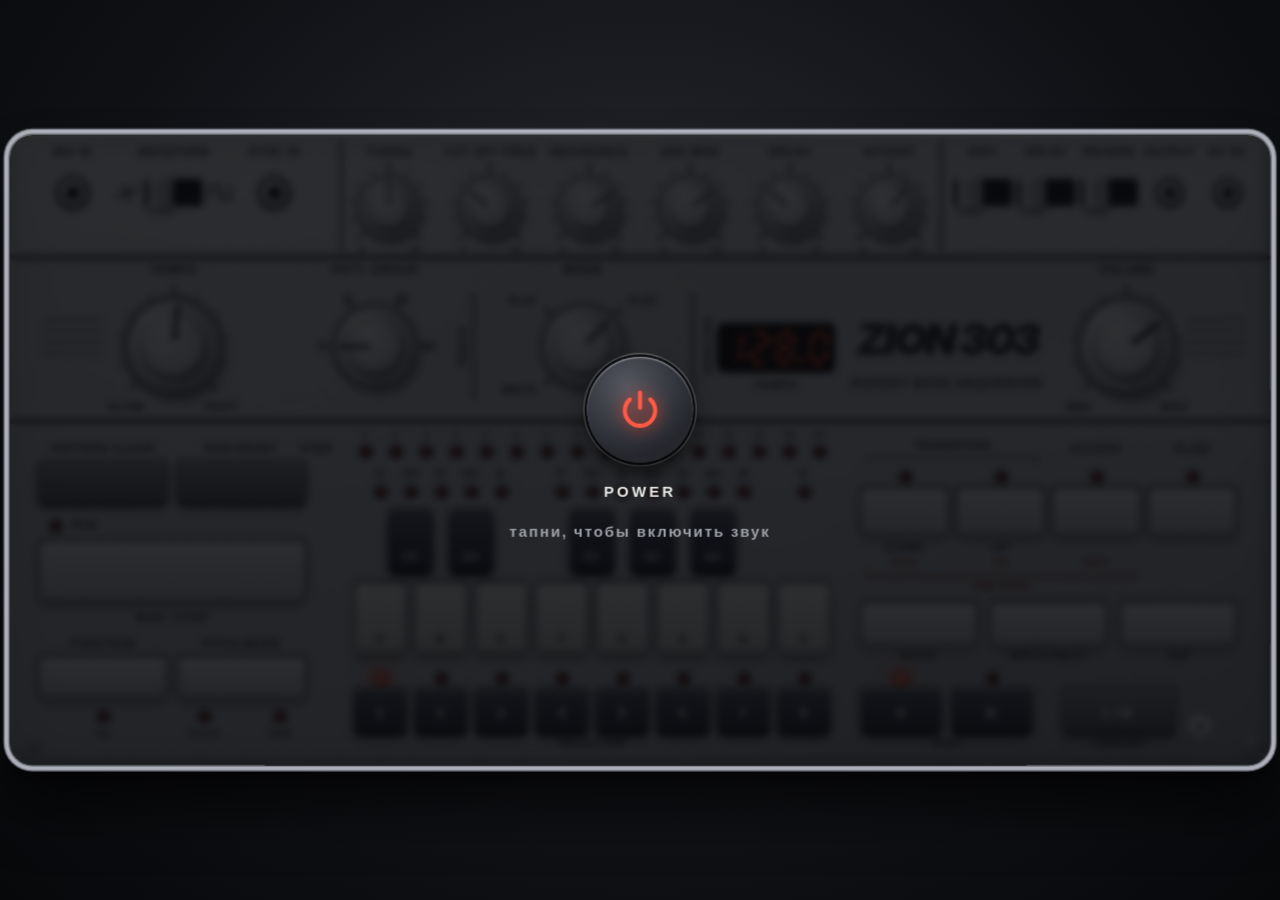
==== index.html @ 73c44865 "Add files via upload" ====
<!DOCTYPE html>
<html lang="en">
<head>
<meta charset="utf-8">
<meta name="viewport" content="width=device-width,initial-scale=1,maximum-scale=1,user-scalable=no">
<meta name="apple-mobile-web-app-capable" content="yes">
<meta name="mobile-web-app-capable" content="yes">
<meta name="apple-mobile-web-app-status-bar-style" content="black-translucent">
<meta name="apple-mobile-web-app-title" content="ZION 303">
<meta name="theme-color" content="#0b0c0f">
<title>ZION 303 · Pocket Bass</title>
<style>
/* Wordmark face: Inter Display Black Italic (SIL Open Font License 1.1), Latin subset, inlined by build.py.
   All other text uses the system Helvetica Neue / Arial stack. */
@font-face{font-family:"ZionMark";font-weight:900;font-style:italic;src:url([data-uri]) format("woff")}
:root{--ink:#25262a;--ink2:#4b4d55;--led-off:#4a1313}
*{box-sizing:border-box;-webkit-tap-highlight-color:transparent}
html,body{margin:0;height:100%;background:#0b0c0f;overflow:hidden;overscroll-behavior:none;touch-action:none;
  user-select:none;-webkit-user-select:none;-webkit-touch-callout:none;
  font-family:"Helvetica Neue",Helvetica,Arial,sans-serif}
#desk{position:fixed;inset:0;background:radial-gradient(ellipse at 50% 38%,#272a31 0%,#101115 62%,#07080a 100%)}
#stage{position:absolute;left:0;top:0;width:1000px;height:500px;transform-origin:0 0;will-change:transform}
#chassis{position:absolute;inset:0;border-radius:18px;overflow:hidden;
  background:linear-gradient(180deg,#d9dbe0 0%,#cdd0d6 40%,#c3c6cd 100%);
  box-shadow:0 0 0 1px #62656d,0 0 0 4px #aeb1b9,0 0 0 5px #6b6e76,0 34px 46px rgba(0,0,0,.65),0 8px 14px rgba(0,0,0,.5)}
#chassis::after{content:"";position:absolute;inset:0;pointer-events:none;mix-blend-mode:multiply;opacity:.95;
  background-image:url("data:image/svg+xml;utf8,<svg xmlns='http://www.w3.org/2000/svg' width='220' height='220'><filter id='n'><feTurbulence type='fractalNoise' baseFrequency='.9' numOctaves='3' stitchTiles='stitch'/><feColorMatrix values='0 0 0 0 .2  0 0 0 0 .2  0 0 0 0 .22  0 0 0 .42 0'/></filter><rect width='100%' height='100%' filter='url(%23n)'/></svg>")}
#chassis::before{content:"";position:absolute;inset:0;pointer-events:none;border-radius:18px;z-index:50;
  box-shadow:inset 0 2px 0 rgba(255,255,255,.8),inset 0 -3px 5px rgba(0,0,0,.3),inset 3px 0 4px rgba(255,255,255,.3),inset -3px 0 4px rgba(0,0,0,.16),inset 0 0 0 5px rgba(255,255,255,.10),inset 0 0 0 6px rgba(0,0,0,.10),inset 0 0 46px rgba(0,0,0,.12)}
.band{position:absolute;left:0;right:0}
.groove{position:absolute;left:0;right:0;height:3px;background:#3b3c42;box-shadow:0 1px 0 rgba(255,255,255,.65),0 -1px 0 rgba(0,0,0,.3)}
.vline{position:absolute;width:2px;background:#3b3c42;box-shadow:1px 0 0 rgba(255,255,255,.6)}

.lab{position:absolute;white-space:nowrap;font:700 9.5px/1 "Helvetica Neue",Helvetica,Arial,sans-serif;letter-spacing:.07em;
  color:var(--ink);text-transform:uppercase;pointer-events:none;transform:translate(-50%,-50%)}
.lab.sm{font-size:9px;letter-spacing:.06em}
.lab.lg{font-size:11px}
.brk{position:absolute;border:1.5px solid var(--ink);border-bottom:none;height:5px;pointer-events:none}
/* LEDs */
.led{position:absolute;width:9px;height:9px;margin:-4.5px 0 0 -4.5px;border-radius:50%;
  background:radial-gradient(circle at 38% 30%,#8c3a3a,var(--led-off) 70%);
  box-shadow:inset 0 0 2px rgba(0,0,0,.7),0 0 0 1.6px #5b5d65,0 1.4px 0 1.6px rgba(255,255,255,.55);transition:background .05s}
.led.on{background:radial-gradient(circle at 42% 34%,#fff0ea 0%,#ff5a45 38%,#d3200f 100%);
  box-shadow:0 0 5px 2px rgba(255,64,44,.8),0 0 15px 5px rgba(255,64,44,.38),0 0 0 1.6px #5b5d65}
.led.cur{animation:cur .5s steps(1) infinite}
@keyframes cur{50%{background:radial-gradient(circle at 42% 34%,#ffe7b8 0%,#ffa42a 40%,#c25a00 100%);box-shadow:0 0 5px 2px rgba(255,160,40,.8),0 0 0 1.6px #5b5d65}}
.led.dim{opacity:.35}
.led.sq{border-radius:2px;width:14px;height:6px;margin:-3px 0 0 -7px}
/* knobs — light-grey knurled caps with a dark pointer, after the Roland TB-03 */
.knob{position:absolute;touch-action:none;cursor:ns-resize}
.knob::before{content:"";position:absolute;inset:-12px;border-radius:50%}
.kticks{position:absolute;pointer-events:none;overflow:visible}
.kshadow{position:absolute;inset:-2%;border-radius:50%;transform:translate(6%,10%);pointer-events:none;
  background:radial-gradient(circle,rgba(0,0,0,.5) 55%,rgba(0,0,0,0) 76%);filter:blur(2.4px)}
.kbase{position:absolute;inset:-5%;border-radius:50%;pointer-events:none;
  background:radial-gradient(circle,#7c7f88 0,#7c7f88 86%,#a9acb3 90%,#5c5f68 96%,rgba(0,0,0,0) 100%);
  box-shadow:0 1px 0 rgba(255,255,255,.5)}
.kbody{position:absolute;inset:0;border-radius:50%;
  background:conic-gradient(from -40deg,#f6f7f8 0deg,#c8cbd1 70deg,#9a9da6 150deg,#8b8e97 205deg,#bdc0c7 275deg,#f6f7f8 360deg);
  box-shadow:0 2px 3px rgba(0,0,0,.6),0 0 0 1px #6a6d76,inset 0 0 0 1px rgba(255,255,255,.65)}
.krot{position:absolute;inset:0;border-radius:50%;transition:transform .07s ease-out}
.knob.st .krot{transition:transform .17s cubic-bezier(.3,1.55,.5,1)}
.kridge{position:absolute;inset:0;border-radius:50%;
  background:repeating-conic-gradient(from 0deg,rgba(255,255,255,.6) 0 1.6deg,rgba(40,42,50,.55) 1.6deg 3.2deg);
  -webkit-mask:radial-gradient(circle,transparent 0,transparent 66%,#000 69%);mask:radial-gradient(circle,transparent 0,transparent 66%,#000 69%)}
.kcap{position:absolute;inset:17%;border-radius:50%;
  background:radial-gradient(circle at 36% 28%,#fbfbfc 0%,#e1e3e7 42%,#bfc2c9 100%);
  box-shadow:inset 1.2px 1.4px 1px rgba(255,255,255,.95),inset -1.4px -1.8px 2px rgba(60,62,72,.55),0 1.5px 3px rgba(0,0,0,.55),0 0 0 .8px #8a8d96}
.kind{position:absolute;left:50%;top:5%;width:5.2%;height:38%;transform:translateX(-50%);border-radius:2px;
  background:linear-gradient(90deg,#34353b,#1d1e22);box-shadow:0 0 0 .5px rgba(255,255,255,.4)}
.kgloss{position:absolute;inset:0;border-radius:50%;pointer-events:none;
  background:radial-gradient(ellipse 50% 30% at 36% 19%,rgba(255,255,255,.35),rgba(255,255,255,0) 70%)}
.knob.active .kshadow{transform:translate(4%,7%)}
/* buttons */
.slot{position:absolute;border-radius:6px;background:#a0a3ab;box-shadow:inset 0 2px 4px rgba(0,0,0,.55),0 1px 0 rgba(255,255,255,.7);pointer-events:none}
.btn{position:absolute;border-radius:4px;touch-action:none;cursor:pointer;display:flex;align-items:center;justify-content:center;
  font:700 12px/1 "Helvetica Neue",Helvetica,Arial,sans-serif;letter-spacing:.05em;color:var(--ink);
  background:linear-gradient(180deg,#eeeff1 0%,#d3d5d9 50%,#bcbfc5 100%);
  box-shadow:0 3px 0 #80838b,0 5px 7px rgba(0,0,0,.4),inset 0 1px 0 rgba(255,255,255,.95),inset 0 -1px 2px rgba(0,0,0,.2),inset 1px 0 0 rgba(255,255,255,.5)}
.btn::before{content:"";position:absolute;inset:-14px -6px -10px -6px}
.btn.down{transform:translateY(2.5px);box-shadow:0 .5px 0 #80838b,0 2px 3px rgba(0,0,0,.4),inset 0 1px 0 rgba(255,255,255,.7),inset 0 -1px 2px rgba(0,0,0,.2)}
.btn.dark{color:#f3f3ef;background:linear-gradient(180deg,#575a6b 0%,#3a3d4d 45%,#2a2c39 100%);
  box-shadow:0 3px 0 #0e0f16,0 5px 7px rgba(0,0,0,.5),inset 0 1px 0 rgba(255,255,255,.3),inset 0 -1px 2px rgba(0,0,0,.5)}
.btn.dark.down{box-shadow:0 .5px 0 #0e0f16,0 2px 3px rgba(0,0,0,.5),inset 0 1px 0 rgba(255,255,255,.2)}
.btn.grey{background:linear-gradient(180deg,#8d909a 0%,#6f727d 50%,#5a5d68 100%);color:#fafafa;
  box-shadow:0 3px 0 #2c2e36,0 5px 7px rgba(0,0,0,.45),inset 0 1px 0 rgba(255,255,255,.45),inset 0 -1px 2px rgba(0,0,0,.35)}
.btn.grey.down{box-shadow:0 .5px 0 #2c2e36,0 2px 3px rgba(0,0,0,.45),inset 0 1px 0 rgba(255,255,255,.3)}
.btn.run{font-size:13px}
.btn .pip{position:absolute;left:50%;top:7px;width:16px;height:2px;margin-left:-8px;background:rgba(0,0,0,.35);border-radius:1px}

/* keys */
.wkey,.bkey{position:absolute;touch-action:none;cursor:pointer;display:flex;align-items:flex-end;justify-content:center;padding-bottom:5px;
  font:700 9px/1 "Helvetica Neue",Helvetica,Arial,sans-serif;letter-spacing:.05em}
.wkey{border-radius:4px;color:#2a2b30;background:linear-gradient(180deg,#f2f2ef 0%,#dcdcd6 55%,#c6c6bf 100%);
  box-shadow:0 4px 0 #85878f,0 6px 8px rgba(0,0,0,.4),inset 0 1px 0 #fff,inset 1px 0 0 rgba(255,255,255,.6),inset 0 -1px 2px rgba(0,0,0,.15)}
.bkey{border-radius:4px;z-index:3;color:#e9e9e5;background:linear-gradient(180deg,#4d5164 0%,#33364a 50%,#23253a 100%);
  box-shadow:0 4px 0 #0c0d15,0 6px 8px rgba(0,0,0,.5),inset 0 1px 0 rgba(255,255,255,.28),inset 0 -1px 2px rgba(0,0,0,.5)}
.wkey::before,.bkey::before{content:"";position:absolute;inset:-4px -2px -6px -2px}
.wkey.down{transform:translateY(3px);box-shadow:0 1px 0 #85878f,0 3px 4px rgba(0,0,0,.4),inset 0 1px 0 #fff;background:linear-gradient(180deg,#e6e6e1,#cfcfc8)}
.bkey.down{transform:translateY(3px);box-shadow:0 1px 0 #0c0d15,0 3px 4px rgba(0,0,0,.5),inset 0 1px 0 rgba(255,255,255,.2)}
/* jacks & switches */
.jack{position:absolute;width:24px;height:24px;margin:-12px 0 0 -12px;border-radius:50%;
  background:radial-gradient(circle at 38% 30%,#e3e4e8 0%,#a4a7ae 55%,#6d7078 100%);
  box-shadow:0 2px 3px rgba(0,0,0,.55),inset 0 0 0 2px #8f9199,0 0 0 2px #45474e}
.jack::after{content:"";position:absolute;inset:7px;border-radius:50%;background:#0b0b0e;box-shadow:inset 0 2px 3px #000,0 1px 0 rgba(255,255,255,.45)}
.jack.sm{width:20px;height:20px;margin:-10px 0 0 -10px}
.jack.sm::after{inset:6px}
.sw{position:absolute;width:44px;height:20px;margin:-10px 0 0 -22px;touch-action:none;cursor:pointer}
.sw::before{content:"";position:absolute;inset:-12px -10px}
.sw .slot2{position:absolute;inset:0;border-radius:3px;background:#101114;box-shadow:inset 0 2px 4px #000,0 1px 0 rgba(255,255,255,.7),0 0 0 2px #7d8089}
.sw .tab{position:absolute;top:-3px;left:2px;width:20px;height:26px;border-radius:3px;
  background:linear-gradient(90deg,#f0f1f3 0%,#c9cbd0 45%,#9fa2a9 100%);
  box-shadow:0 3px 4px rgba(0,0,0,.55),inset 0 1px 0 #fff,inset 0 -1px 1px rgba(0,0,0,.25);transition:left .09s ease-out}
.sw .tab::after{content:"";position:absolute;left:5px;right:5px;top:6px;bottom:6px;background:repeating-linear-gradient(90deg,rgba(0,0,0,.28) 0 1.5px,rgba(255,255,255,.4) 1.5px 3px);border-radius:1px}
.sw.on .tab{left:22px}
/* wordmarks */
.mark{position:absolute;white-space:nowrap;color:var(--ink);pointer-events:none}
.mark.big{font:900 italic 34px/1 "ZionMark","Helvetica Neue",Helvetica,Arial,sans-serif;letter-spacing:-.04em}
.mark.brand{font:900 15px/1 "Helvetica Neue",Helvetica,Arial,sans-serif;letter-spacing:.2em}
.helpbtn{position:absolute;width:20px;height:20px;margin:-10px 0 0 -10px;border-radius:50%;display:flex;align-items:center;justify-content:center;
  font:800 12px/1 "Helvetica Neue",Helvetica,Arial,sans-serif;color:var(--ink2);cursor:pointer;touch-action:none;
  background:linear-gradient(#e4e5e8,#c5c7cc);box-shadow:0 1px 2px rgba(0,0,0,.4),inset 0 1px 0 #fff}
.helpbtn::before{content:"";position:absolute;inset:-12px}

/* overlays inside stage */
#osd{position:absolute;left:500px;top:90px;transform:translate(-50%,-50%);z-index:60;pointer-events:none;
  padding:7px 14px;border-radius:14px;background:rgba(14,15,18,.88);color:#ffdcd5;
  font:700 13px/1 "SF Mono",ui-monospace,Menlo,Consolas,monospace;letter-spacing:.08em;white-space:nowrap;
  box-shadow:0 4px 10px rgba(0,0,0,.5),inset 0 0 0 1px rgba(255,255,255,.12);opacity:0;transition:opacity .18s}
#osd.show{opacity:1}
#power{position:absolute;inset:0;z-index:80;border-radius:18px;display:flex;flex-direction:column;align-items:center;justify-content:center;gap:16px;
  background:rgba(8,9,12,.82);backdrop-filter:blur(3px);-webkit-backdrop-filter:blur(3px);cursor:pointer;color:#e9e9e6;
  font:700 12px/1.3 "Helvetica Neue",Helvetica,Arial,sans-serif;letter-spacing:.2em;text-transform:uppercase;transition:opacity .35s}
#power.gone{opacity:0;pointer-events:none}
#power .pw{width:84px;height:84px;border-radius:50%;display:flex;align-items:center;justify-content:center;
  background:radial-gradient(circle at 38% 28%,#555861,#25272d 70%);box-shadow:0 8px 14px rgba(0,0,0,.6),inset 0 1px 1px rgba(255,255,255,.4),0 0 0 2px #0e0f12,0 0 0 3px rgba(255,255,255,.25)}
#power .pw svg{width:36px;height:36px;stroke:#ff5a45;filter:drop-shadow(0 0 6px rgba(255,64,44,.9))}
#power small{display:block;font-weight:600;letter-spacing:.12em;color:#9ea0a8;text-align:center;text-transform:none;font-size:12px}
#help{position:absolute;inset:0;z-index:70;border-radius:18px;background:linear-gradient(180deg,#d9dbe0 0%,#cdd0d6 40%,#c3c6cd 100%);
  box-shadow:inset 0 0 0 1px #62656d,inset 0 0 0 4px #aeb1b9,inset 0 0 0 5px #6b6e76;color:#25262a;padding:26px 34px;display:none;
  font:500 12.6px/1.38 "Helvetica Neue",Helvetica,Arial,sans-serif}
#help.open{display:block}
#help h3{margin:0 0 7px;font:900 11px/1 "Helvetica Neue",Helvetica,Arial,sans-serif;letter-spacing:.2em;color:#6a1c14;padding-bottom:6px;border-bottom:2px solid #3b3c42}
#help p{margin:0 0 6px;color:#2f3036}
#help b{color:#111216}
#help i{color:#a8281b;font-style:normal;font-weight:700}
#help .exp{display:flex;gap:10px;margin-top:10px}
#help .xbtn{padding:10px 14px;border-radius:4px;background:linear-gradient(180deg,#eeeff1 0%,#d3d5d9 50%,#bcbfc5 100%);color:#25262a;font:800 11px/1 "Helvetica Neue",Helvetica,Arial,sans-serif;letter-spacing:.14em;box-shadow:0 3px 0 #80838b,0 5px 6px rgba(0,0,0,.3),inset 0 1px 0 rgba(255,255,255,.8);cursor:pointer}
#help .x{position:absolute;right:26px;top:18px;font:800 11px/1 "Helvetica Neue",Helvetica,Arial,sans-serif;color:#4b4d55;letter-spacing:.14em}
/* ================= theme (colour variables for the single grey finish) ================= */
#chassis{--b1:#d9dbe0;--b2:#cdd0d6;--b3:#c3c6cd;--ink:#25262a;--ink2:#4b4d55;--groove:#3b3c42;--hi:rgba(255,255,255,.65);--edge:#aeb1b9;
 --bt1:#eeeff1;--bt2:#d3d5d9;--bt3:#bcbfc5;--bsh:#80838b;--bink:#25262a;
 --dk1:#575a6b;--dk2:#3a3d4d;--dk3:#2a2c39;--dksh:#0e0f16;--dkink:#f3f3ef;
 --gy1:#8d909a;--gy2:#6f727d;--gy3:#5a5d68;--gysh:#2c2e36;
 --wk1:#f2f2ef;--wk2:#dcdcd6;--wk3:#c6c6bf;--wksh:#85878f;--wkink:#2a2b30;
 --bk1:#4d5164;--bk2:#33364a;--bk3:#23253a;--bksh:#0c0d15;--bkink:#e9e9e5;
 --slot:#a0a3ab;--led1:#fff0ea;--led2:#ff5a45;--led3:#d3200f;--glow:255,64,44;--ledoff:#4a1313;--kind:#f4f3ee;--red:#6a1c14;
 background:linear-gradient(180deg,var(--b1) 0%,var(--b2) 40%,var(--b3) 100%);
 box-shadow:0 0 0 1px #62656d,0 0 0 4px var(--edge),0 0 0 5px #6b6e76,0 34px 46px rgba(0,0,0,.65),0 8px 14px rgba(0,0,0,.5)}
.groove,.vline{background:var(--groove)}
.groove{box-shadow:0 1px 0 var(--hi),0 -1px 0 rgba(0,0,0,.3)}
.vline{box-shadow:1px 0 0 var(--hi)}
.kticks line{stroke:var(--ink)}
svg polyline{stroke:var(--ink)}
.helpbtn{color:var(--ink2)}
.slot{background:var(--slot)}
.led{background:radial-gradient(circle at 38% 30%,#8c3a3a,var(--ledoff) 70%)}
.led.on{background:radial-gradient(circle at 42% 34%,var(--led1) 0%,var(--led2) 38%,var(--led3) 100%);
 box-shadow:0 0 5px 2px rgba(var(--glow),.8),0 0 15px 5px rgba(var(--glow),.38),0 0 0 1.6px #5b5d65}
.btn{color:var(--bink);background:linear-gradient(180deg,var(--bt1) 0%,var(--bt2) 50%,var(--bt3) 100%);
 box-shadow:0 3px 0 var(--bsh),0 5px 7px rgba(0,0,0,.4),inset 0 1px 0 rgba(255,255,255,.85),inset 0 -1px 2px rgba(0,0,0,.2)}
.btn.down{box-shadow:0 .5px 0 var(--bsh),0 2px 3px rgba(0,0,0,.4),inset 0 1px 0 rgba(255,255,255,.7)}
.btn.dark{color:var(--dkink);background:linear-gradient(180deg,var(--dk1) 0%,var(--dk2) 45%,var(--dk3) 100%);
 box-shadow:0 3px 0 var(--dksh),0 5px 7px rgba(0,0,0,.5),inset 0 1px 0 rgba(255,255,255,.3),inset 0 -1px 2px rgba(0,0,0,.5)}
.btn.dark.down{box-shadow:0 .5px 0 var(--dksh),0 2px 3px rgba(0,0,0,.5),inset 0 1px 0 rgba(255,255,255,.2)}
.btn.grey{color:#fafafa;background:linear-gradient(180deg,var(--gy1) 0%,var(--gy2) 50%,var(--gy3) 100%);
 box-shadow:0 3px 0 var(--gysh),0 5px 7px rgba(0,0,0,.45),inset 0 1px 0 rgba(255,255,255,.45),inset 0 -1px 2px rgba(0,0,0,.35)}
.btn.grey.down{box-shadow:0 .5px 0 var(--gysh),0 2px 3px rgba(0,0,0,.45),inset 0 1px 0 rgba(255,255,255,.3)}
.wkey{color:var(--wkink);background:linear-gradient(180deg,var(--wk1) 0%,var(--wk2) 55%,var(--wk3) 100%);
 box-shadow:0 4px 0 var(--wksh),0 6px 8px rgba(0,0,0,.4),inset 0 1px 0 rgba(255,255,255,.9),inset 0 -1px 2px rgba(0,0,0,.15)}
.wkey.down{box-shadow:0 1px 0 var(--wksh),0 3px 4px rgba(0,0,0,.4),inset 0 1px 0 rgba(255,255,255,.9)}
.bkey{color:var(--bkink);background:linear-gradient(180deg,var(--bk1) 0%,var(--bk2) 50%,var(--bk3) 100%);
 box-shadow:0 4px 0 var(--bksh),0 6px 8px rgba(0,0,0,.5),inset 0 1px 0 rgba(255,255,255,.28),inset 0 -1px 2px rgba(0,0,0,.5)}
.bkey.down{box-shadow:0 1px 0 var(--bksh),0 3px 4px rgba(0,0,0,.5),inset 0 1px 0 rgba(255,255,255,.2)}
/* chassis detail: light falloff, etched lines, screws */
.sheen{position:absolute;inset:0;pointer-events:none;
  background:radial-gradient(ellipse 60% 70% at 18% 8%,rgba(255,255,255,.34),rgba(255,255,255,0) 70%),
             radial-gradient(ellipse 70% 80% at 92% 100%,rgba(30,32,40,.16),rgba(30,32,40,0) 70%)}
.screw{position:absolute;width:14px;height:14px;border-radius:50%;
  background:radial-gradient(circle at 35% 30%,#f4f5f7,#a3a6af 55%,#6f727d);
  box-shadow:0 1px 0 rgba(255,255,255,.8),0 2px 3px rgba(0,0,0,.4),inset 0 0 0 1px rgba(0,0,0,.3)}
.screw::after{content:"";position:absolute;left:2px;right:2px;top:6px;height:2px;border-radius:1px;background:#3d3f46;
  box-shadow:0 1px 0 rgba(255,255,255,.5);transform:rotate(var(--r,0deg))}
.etch{position:absolute;width:48px;height:2px;background:#6b6e77;box-shadow:0 1px 0 rgba(255,255,255,.75)}
/* library sheet — brushed-grey like the synth */
[data-id=lib]{font:800 12px/1 "Helvetica Neue",Arial,sans-serif;letter-spacing:.2em}
#lib{position:absolute;inset:0;z-index:68;border-radius:18px;background:linear-gradient(180deg,#d9dbe0 0%,#cdd0d6 40%,#c3c6cd 100%);
 box-shadow:inset 0 0 0 1px #62656d,inset 0 0 0 4px #aeb1b9,inset 0 0 0 5px #6b6e76;color:#25262a;display:none;flex-direction:column;
 padding:22px 30px 20px;font:500 12px/1.3 "Helvetica Neue",Helvetica,Arial,sans-serif}
#lib.open{display:flex}
#lib .lh,#lib .lf{display:flex;align-items:center;gap:9px;flex:0 0 auto}
#lib .lh{margin-bottom:10px;padding-bottom:10px;border-bottom:2px solid #3b3c42}
#lib .lf{margin-top:10px;padding-top:10px;border-top:2px solid #3b3c42}
#lib .lt{font:900 italic 20px/1 "ZionMark","Helvetica Neue",Arial,sans-serif;letter-spacing:-.02em;color:#25262a;margin-right:auto}
#lib .lb,#lib .tg{padding:10px 14px;border-radius:4px;background:linear-gradient(180deg,#eeeff1 0%,#d3d5d9 50%,#bcbfc5 100%);color:#25262a;
 font:800 10.5px/1 "Helvetica Neue",Arial,sans-serif;letter-spacing:.14em;box-shadow:0 3px 0 #80838b,0 5px 6px rgba(0,0,0,.3),inset 0 1px 0 rgba(255,255,255,.8);
 cursor:pointer;user-select:none;-webkit-user-select:none}
#lib .lb:active{transform:translateY(2px);box-shadow:0 1px 0 #80838b,0 2px 3px rgba(0,0,0,.3),inset 0 1px 0 rgba(255,255,255,.6)}
#lib .tg{background:linear-gradient(180deg,#a9acb4,#9a9da6);color:#55575f;box-shadow:inset 0 2px 4px rgba(0,0,0,.35),0 1px 0 rgba(255,255,255,.5)}
#lib .tg.on{background:linear-gradient(180deg,#575a6b,#3a3d4d);color:#f3f3ef;box-shadow:0 2px 0 #0e0f16,0 3px 5px rgba(0,0,0,.35),inset 0 1px 0 rgba(255,255,255,.2)}
#lib .lb.done{background:linear-gradient(180deg,#575a6b,#3a3d4d 55%,#2a2c39);color:#f3f3ef;box-shadow:0 3px 0 #0e0f16,0 5px 6px rgba(0,0,0,.4),inset 0 1px 0 rgba(255,255,255,.22)}
#lib .ll{flex:1;overflow-y:auto;-webkit-overflow-scrolling:touch;min-height:0;padding:2px 6px 8px 2px}
#lib .gh{font:800 10px/1 "Helvetica Neue",Arial,sans-serif;letter-spacing:.24em;color:#4b4d55;margin:10px 0 7px}
#lib .gr{display:grid;grid-template-columns:repeat(3,1fr);gap:8px}
#lib .row{position:relative;display:flex;align-items:center;gap:10px;padding:8px 11px;border-radius:5px;cursor:pointer;
 background:linear-gradient(180deg,#e6e8ec,#cfd2d8);box-shadow:0 2px 0 #8d9098,0 3px 4px rgba(0,0,0,.25),inset 0 1px 0 rgba(255,255,255,.8)}
#lib .row:active{transform:translateY(1px)}
#lib .row.cur{background:linear-gradient(180deg,#575a6b,#3a3d4d);box-shadow:0 2px 0 #0e0f16,0 3px 5px rgba(0,0,0,.4),inset 0 1px 0 rgba(255,255,255,.2)}
#lib .rt{flex:1;min-width:0}
#lib .rt b{display:block;font:800 11.5px/1.15 "Helvetica Neue",Arial,sans-serif;letter-spacing:.07em;color:#25262a;white-space:nowrap;overflow:hidden;text-overflow:ellipsis}
#lib .rt span{font:700 9.5px/1 "Helvetica Neue",Arial,sans-serif;letter-spacing:.1em;color:#5f616a}
#lib .row.cur .rt b{color:#f3f3ef}#lib .row.cur .rt span{color:#b9bbc8}
#lib .mini{display:flex;align-items:flex-end;gap:1.5px;height:19px;flex:0 0 auto}
#lib .mini i{display:block;width:3px;background:#4b4d55;border-radius:1px;min-height:2px}
#lib .mini i.a{background:#d3200f}
#lib .mini i.r{height:2px;background:#9a9da6}
#lib .mini i.t{height:5px;background:#7c7f89}
#lib .row.cur .mini i{background:#c9cbd6}#lib .row.cur .mini i.a{background:#ff6a52}#lib .row.cur .mini i.r{background:#6a6d80}#lib .row.cur .mini i.t{background:#9395a6}
#lib .row u{text-decoration:none;color:#5f616a;font:400 18px/1 Arial;padding:4px 2px 4px 6px}
#lib .row.cur u{color:#c9cbd6}
#lib .ln{flex:1;min-width:0;padding:9px 11px;border-radius:4px;border:0;background:#a0a3ab;color:#25262a;font:700 16px/1.2 "Helvetica Neue",Arial,sans-serif;
 letter-spacing:.06em;box-shadow:inset 0 2px 4px rgba(0,0,0,.4),0 1px 0 rgba(255,255,255,.6);outline:none}
#lib .ln::placeholder{color:#5f616a}
/* LED display */
.lcd{position:absolute;border-radius:5px;background:#0a0405;box-shadow:0 0 0 1px #3a3b42,0 1px 0 1px rgba(255,255,255,.6),inset 0 2px 5px #000}
.lcd .sg{fill:#1b0b09}
.lcd .sg.x{opacity:0}
.lcd .sg.on{fill:#ff5a3c;filter:drop-shadow(0 0 2px rgba(255,70,40,.85))}

.mark.zion{font-size:38px;letter-spacing:-.045em}
/* tutorial */
#help .tabs{display:flex;gap:7px;margin:0 0 14px;padding-right:110px}
#help .tabs span{padding:9px 14px;border-radius:4px;background:linear-gradient(180deg,#a9acb4,#9a9da6);color:#4b4d55;font:800 10.5px/1 "Helvetica Neue",Arial,sans-serif;letter-spacing:.14em;
 box-shadow:inset 0 2px 4px rgba(0,0,0,.35),0 1px 0 rgba(255,255,255,.5);cursor:pointer;user-select:none;-webkit-user-select:none}
#help .tabs span.on{background:linear-gradient(180deg,#575a6b,#3a3d4d);color:#f3f3ef;box-shadow:0 2px 0 #0e0f16,0 3px 5px rgba(0,0,0,.35),inset 0 1px 0 rgba(255,255,255,.2)}
#help .pg{display:block}
#help .fig{flex:0 0 440px}
#help .fig .schem{width:440px;height:auto;display:block;filter:drop-shadow(0 4px 6px rgba(0,0,0,.3))}
#help .two{display:flex;gap:26px;align-items:flex-start;width:100%}
#help .two .fig.sm{flex:0 0 280px}
#help .modesvg{width:100%;height:auto;display:block}
#help .steps{margin:0;padding:0;list-style:none;counter-reset:s;flex:1}
#help .steps li{counter-increment:s;position:relative;padding:0 0 9px 32px;color:#2f3036}
#help .steps.tight li{padding-bottom:7px}
#help .steps li::before{content:counter(s);position:absolute;left:0;top:-1px;width:21px;height:21px;border-radius:50%;background:#d3200f;color:#fff;font:900 12px/21px "Helvetica Neue",Arial,sans-serif;text-align:center;box-shadow:0 1px 0 #7a1409}
#help .cap{margin:6px 0 0;font:600 11px/1.35 "Helvetica Neue",Arial,sans-serif;color:#4b4d55}
#help .cap.l{margin:8px 0 0}
#help .strip{display:grid;grid-template-columns:repeat(16,1fr);gap:4px;margin:8px 0 0;width:100%}
#help .sc{display:flex;flex-direction:column;align-items:center;padding:3px 0 2px;border-radius:4px;background:linear-gradient(180deg,#eeeff1,#cdd0d6);box-shadow:0 2px 0 #8d9098,inset 0 1px 0 #fff}
#help .sc em{font:700 8px/1 "Helvetica Neue",Arial,sans-serif;color:#6a6c75;font-style:normal}
#help .sc b{font:800 11px/1.4 "Helvetica Neue",Arial,sans-serif;color:#25262a}#help .sc b sub{font-size:7px;color:#6a6c75}
#help .sc u{height:9px;font:700 10px/9px Arial;color:#3a3d4d;text-decoration:none}
#help .sc.ac{box-shadow:0 2px 0 #7a1409,inset 0 0 0 2px #d3200f}
#help .sc.r{opacity:.55}#help .sc.t{background:linear-gradient(180deg,#d3d5dc,#b3b6bf)}
#help .exp{margin:14px 0}

#help .lang{position:absolute;right:130px;top:12px;display:flex;gap:5px}
#help .lang span{padding:6px 9px;border-radius:4px;background:linear-gradient(180deg,#a9acb4,#9a9da6);color:#4b4d55;font:800 10px/1 "Helvetica Neue",Arial,sans-serif;letter-spacing:.12em;
 box-shadow:inset 0 2px 4px rgba(0,0,0,.35),0 1px 0 rgba(255,255,255,.5);cursor:pointer;user-select:none;-webkit-user-select:none}
#help .lang span.on{background:linear-gradient(180deg,#575a6b,#3a3d4d);color:#f3f3ef;box-shadow:0 2px 0 #0e0f16,0 3px 5px rgba(0,0,0,.35),inset 0 1px 0 rgba(255,255,255,.2)}

</style>
</head>
<body>
<div id="desk"><div id="stage"><div id="chassis"></div></div></div>
<script>
// PB-303 voice + sequencer. Runs inside an AudioWorkletGlobalScope.
// Written as a function so the page can stringify it into a Blob URL
// and so Node tests can run it with mocked globals.
function workletMain() {
  const TWO_PI = Math.PI * 2;
  const OS = 4; // filter oversampling

  function tanhf(x) {
    if (x < -3) return -1;
    if (x > 3) return 1;
    const x2 = x * x;
    return x * (27 + x2) / (27 + 9 * x2);
  }
  function polyblep(t, dt) {
    if (t < dt) { t /= dt; return t + t - t * t - 1; }
    if (t > 1 - dt) { t = (t - 1) / dt; return t * t + t + t + 1; }
    return 0;
  }

  class PB303 extends AudioWorkletProcessor {
    constructor() {
      super();
      this.sr = sampleRate;
      // user params: target + smoothed copy
      this.tp = { tune: .5, cut: .32, res: .72, env: .7, dec: .32, acc: .65, vol: .7, wave: 0, dist: 0, delay: 0, reverb: 0 };
      this.sp = Object.assign({}, this.tp);
      this.bpm = 128;
      this.smooth = 1 - Math.exp(-1 / (0.006 * this.sr));

      // sequencer
      this.run = false;
      this.seq = [];        // [kind, midi, acc, sld]
      this.pending = null;
      this.idx = 0;
      this.acc = 0;         // samples into current step
      this.startPending = false;
      this.gateOffAt = -1;
      this.slidePrev = false;
      this.gateFrac = 0.56;

      // voice
      this.gate = false;
      this.pitch = 36; this.pitchT = 36;
      this.ph = 0;
      this.amp = 0;
      this.e = 0;             // filter envelope
      this.accNote = false;
      this.accCharge = 0;
      this.oct = 8;           // smoothed cutoff in octaves (log2 Hz)
      this.y = [0, 0, 0, 0];
      this.th = [0, 0, 0];
      this.xPrev = 0;
      this.dcX = 0; this.dcY = 0;
      // ping-pong delay (3/16 of a beat-grid step group, ~dotted eighth)
      this.DM = 131071;
      this.dbL = new Float32Array(this.DM + 1); this.dbR = new Float32Array(this.DM + 1);
      // Freeverb-style stereo reverb
      const k = this.sr / 44100;
      const mk = (n) => ({ b: new Float32Array(Math.round(n * k)), i: 0, f: 0 });
      this.combL = [1116, 1188, 1277, 1356].map(mk);
      this.combR = [1139, 1211, 1300, 1379].map(mk);
      this.apL = [556, 441].map(mk); this.apR = [579, 464].map(mk);
      this.dw = 0; this.dtS = this.sr * 15 / 128 * 3; this.dfL = 0; this.dfR = 0;

      this.slideCoef = 1 - Math.exp(-1 / (0.024 * this.sr));
      this.aCoef = 1 - Math.exp(-1 / (0.0009 * this.sr));
      this.rCoef = 1 - Math.exp(-1 / (0.009 * this.sr));
      this.octCoef = 1 - Math.exp(-1 / (0.0016 * this.sr));
      this.accDecay = Math.exp(-1 / (0.45 * this.sr));
      this.eCoef = 0.9999;

      this.port.onmessage = (ev) => this.onMsg(ev.data);
    }

    onMsg(m) {
      switch (m.t) {
        case 'p': Object.assign(this.tp, m.p); if (m.snap) Object.assign(this.sp, m.p); break;
        case 'bpm': this.bpm = m.v; break;
        case 'seq':
          if (m.at === 'bar' && this.run && this.seq.length) this.pending = m.seq;
          else { this.seq = m.seq; this.pending = null; if (this.idx >= this.seq.length) this.idx = 0; }
          break;
        case 'run':
          if (m.on) { this.run = true; this.idx = 0; this.acc = 0; this.startPending = true; this.slidePrev = false; }
          else { this.run = false; this.gate = false; this.gateOffAt = -1; this.slidePrev = false; }
          break;
        case 'reset':
          this.idx = 0; this.acc = 0; this.startPending = true; this.slidePrev = false;
          break;
        case 'on': this.trigger(m.note, !!m.acc, !!m.sld && this.gate); this.gateOffAt = -1; this.slidePrev = false; break;
        case 'off': this.gate = false; this.gateOffAt = -1; break;
      }
    }

    trigger(note, acc, slideIn) {
      this.pitchT = note;
      if (!slideIn || !this.gate) {
        this.pitch = note;
        this.e = 1;
        if (acc) this.accCharge += (1 - this.accCharge) * 0.3;
      }
      this.accNote = acc;
      this.gate = true;
    }

    stepAt(i) {
      const s = this.seq;
      if (!s.length) return null;
      return s[i];
    }

    nextStep() {
      const n = this.seq.length;
      if (this.idx + 1 < n) return this.seq[this.idx + 1];
      return (this.pending && this.pending.length) ? this.pending[0] : this.seq[0];
    }

    startStep() {
      const n = this.seq.length;
      if (!n) return;
      const s = this.seq[this.idx];
      const nx = this.nextStep();
      const stepLen = this.sr * 15 / this.bpm;
      const kind = s[0];
      if (kind === 1) {
        const slideIn = this.slidePrev && this.gate;
        this.trigger(s[1], !!s[2], slideIn);
        this.slidePrev = !!s[3];
        const extend = nx[0] === 2 || (s[3] && nx[0] === 1);
        this.gateOffAt = extend ? -1 : stepLen * this.gateFrac;
      } else if (kind === 2 && this.gate) {
        const extend = nx[0] === 2 || (this.slidePrev && nx[0] === 1);
        this.gateOffAt = extend ? -1 : stepLen * this.gateFrac;
      } else {
        this.gate = false;
        this.gateOffAt = -1;
        this.slidePrev = false;
      }
      this.port.postMessage({ t: 's', i: this.idx });
    }

    tickSeq() {
      if (!this.seq.length) return;
      if (this.startPending) { this.startPending = false; this.startStep(); }
      if (this.gateOffAt >= 0 && this.acc >= this.gateOffAt) { this.gate = false; this.gateOffAt = -1; }
      this.acc += 1;
      const stepLen = this.sr * 15 / this.bpm;
      if (this.acc >= stepLen) {
        this.acc -= stepLen;
        this.idx++;
        if (this.idx >= this.seq.length) {
          this.idx = 0;
          if (this.pending) { this.seq = this.pending; this.pending = null; if (!this.seq.length) { this.gate = false; return; } }
        }
        this.startStep();
      }
    }

    process(inputs, outputs) {
      const out = outputs[0];
      const ch = out[0];
      const n = ch.length;
      const sp = this.sp, tp = this.tp, sm = this.smooth;
      const sr = this.sr;
      const y = this.y, th = this.th;

      for (let i = 0; i < n; i++) {
        if (this.run) this.tickSeq();

        // param smoothing
        sp.tune += (tp.tune - sp.tune) * sm;
        sp.cut += (tp.cut - sp.cut) * sm;
        sp.res += (tp.res - sp.res) * sm;
        sp.env += (tp.env - sp.env) * sm;
        sp.dec += (tp.dec - sp.dec) * sm;
        sp.acc += (tp.acc - sp.acc) * sm;
        sp.vol += (tp.vol - sp.vol) * sm;
        sp.dist += (tp.dist - sp.dist) * sm;
        sp.delay += (tp.delay - sp.delay) * sm;
        sp.reverb += (tp.reverb - sp.reverb) * sm;
        sp.wave = tp.wave;

        // pitch (slide)
        this.pitch += (this.pitchT - this.pitch) * this.slideCoef;
        const semis = this.pitch + (sp.tune - 0.5) * 2;
        const f = 440 * Math.pow(2, (semis - 69) / 12);
        const dt = Math.min(0.45, f / sr);

        // oscillator
        let ph = this.ph + dt;
        if (ph >= 1) ph -= 1;
        this.ph = ph;
        let osc;
        if (sp.wave < 0.5) {
          osc = 1 - 2 * ph + polyblep(ph, dt);            // falling saw
        } else {
          let p2 = ph + 0.5; if (p2 >= 1) p2 -= 1;
          osc = (ph < 0.5 ? 1 : -1) + polyblep(ph, dt) - polyblep(p2, dt);
          osc *= 0.9;
        }

        // envelopes
        this.accCharge *= this.accDecay;
        const accAmt = this.accNote ? sp.acc * (0.5 + 0.5 * Math.min(1, this.accCharge * 1.2)) : 0;
        const decT = this.accNote ? 0.2 : 0.2 * Math.pow(10, sp.dec);
        this.e *= Math.exp(-1 / (decT * sr));
        const tgtAmp = this.gate ? 1 : 0;
        this.amp += (tgtAmp - this.amp) * (this.gate ? this.aCoef : this.rCoef);

        // cutoff
        const baseOct = Math.log2(55) + sp.cut * 6.8;
        const octT = baseOct + (sp.env * 3.9 + accAmt * (1.1 + 1.1 * sp.res)) * this.e;
        this.oct += (octT - this.oct) * this.octCoef;
        let fc = Math.pow(2, this.oct);
        if (fc > 17000) fc = 17000;
        const g = 1 - Math.exp(-TWO_PI * fc / (sr * OS));
        const k = Math.min(4.35, sp.res * 3.95 + accAmt * 0.45);

        // 4-pole ladder, oversampled
        const x0 = osc * 1.15;
        let yo = 0;
        for (let j = 1; j <= OS; j++) {
          const xin = this.xPrev + (x0 - this.xPrev) * (j / OS);
          const u = tanhf(xin - k * y[3]);
          y[0] += g * (u - th[0]); th[0] = tanhf(y[0]);
          y[1] += g * (th[0] - th[1]); th[1] = tanhf(y[1]);
          y[2] += g * (th[1] - th[2]); th[2] = tanhf(y[2]);
          y[3] += g * (th[2] - tanhf(y[3]));
        }
        this.xPrev = x0;
        yo = 0.5 * y[3] + 0.5 * y[2];

        // VCA
        const vca = this.amp * (1 + 0.85 * accAmt);
        let s = yo * (1.0 + 0.5 * k) * vca * 1.25;

        // drive / output
        if (sp.dist > 0.001) {
          const d = 1 + sp.dist * 7;
          s = tanhf(s * d) / Math.sqrt(d) * 1.1;
        }
        s = tanhf(s * 0.9);
        const vol = sp.vol * sp.vol * 1.05;
        s *= vol;

        // DC block
        const dc = s - this.dcX + 0.995 * this.dcY;
        this.dcX = s; this.dcY = dc;
        // delay
        const tgt = Math.min(this.DM - 4, this.sr * 15 / this.bpm * 3);
        this.dtS += (tgt - this.dtS) * 0.0004;
        let rp = this.dw - this.dtS; if (rp < 0) rp += this.DM + 1;
        const ri = rp | 0, fr = rp - ri, r1 = (ri + 1) & this.DM;
        const dl = this.dbL[ri] + (this.dbL[r1] - this.dbL[ri]) * fr;
        const dr = this.dbR[ri] + (this.dbR[r1] - this.dbR[ri]) * fr;
        this.dfL += (dl - this.dfL) * 0.35; this.dfR += (dr - this.dfR) * 0.35;
        const fb = 0.46;
        this.dbL[this.dw] = dc + fb * this.dfR;
        this.dbR[this.dw] = fb * this.dfL;
        this.dw = (this.dw + 1) & this.DM;
        const wet = 0.4 * sp.delay;
        let oL = dc + wet * dl, oR = dc + wet * dr;
        if (sp.reverb > 0.002) {
          const x = (oL + oR) * 0.5 * 0.06;
          let rl = 0, rr = 0;
          for (let q = 0; q < 4; q++) {
            let c = this.combL[q], y = c.b[c.i];
            c.f = y * 0.62 + c.f * 0.38; c.b[c.i] = x + c.f * 0.86; if (++c.i >= c.b.length) c.i = 0; rl += y;
            c = this.combR[q]; y = c.b[c.i];
            c.f = y * 0.62 + c.f * 0.38; c.b[c.i] = x + c.f * 0.86; if (++c.i >= c.b.length) c.i = 0; rr += y;
          }
          for (let q = 0; q < 2; q++) {
            let a = this.apL[q], bo = a.b[a.i];
            a.b[a.i] = rl + bo * 0.5; if (++a.i >= a.b.length) a.i = 0; rl = bo - rl;
            a = this.apR[q]; bo = a.b[a.i];
            a.b[a.i] = rr + bo * 0.5; if (++a.i >= a.b.length) a.i = 0; rr = bo - rr;
          }
          const rw = 0.9 * sp.reverb;
          oL += rw * rl; oR += rw * rr;
        }
        ch[i] = oL > 1 ? 1 : oL < -1 ? -1 : oL;
        if (out.length > 1) out[1][i] = oR > 1 ? 1 : oR < -1 ? -1 : oR;
      }

      // denormal guard
      for (let q = 0; q < 4; q++) if (Math.abs(y[q]) < 1e-15) y[q] = 0;
      for (let q = 0; q < 3; q++) if (Math.abs(th[q]) < 1e-15) th[q] = 0;
      if (Math.abs(this.dcY) < 1e-15) this.dcY = 0;

      for (let c = 2; c < out.length; c++) out[c].set(ch);
      if (out.length === 1) { /* mono */ }
      return true;
    }
  }
  registerProcessor('pb303', PB303);
}

(function () {
'use strict';
const W = 1000, H = 500;
const stage = document.getElementById('stage');
const chassis = document.getElementById('chassis');
const clamp = (v, a, b) => v < a ? a : v > b ? b : v;
const px = n => n + 'px';

function el(cls, parent, css, txt, tag) {
  const e = document.createElement(tag || 'div');
  if (cls) e.className = cls;
  if (css) e.style.cssText = css;
  if (txt != null) e.textContent = txt;
  (parent || chassis).appendChild(e);
  return e;
}
function rect(e, x, y, w, h) {
  e.style.left = px(x); e.style.top = px(y);
  if (w != null) e.style.width = px(w);
  if (h != null) e.style.height = px(h);
  return e;
}
function lab(text, x, y, o) {
  o = o || {};
  const e = el('lab' + (o.cls ? ' ' + o.cls : ''), o.parent, '', text);
  e.style.left = px(x); e.style.top = px(y);
  if (o.s) e.style.fontSize = px(o.s);
  if (o.c) e.style.color = o.c;
  if (o.w) e.style.fontWeight = o.w;
  if (o.ls != null) e.style.letterSpacing = o.ls + 'em';
  const tx = o.a === 'l' ? 0 : o.a === 'r' ? -100 : -50;
  e.style.transform = 'translate(' + tx + '%,-50%)' + (o.rot ? ' rotate(' + o.rot + 'deg)' : '');
  return e;
}
const NS = 'http://www.w3.org/2000/svg';
function svgEl(name, attrs, parent) {
  const e = document.createElementNS(NS, name);
  for (const k in attrs) e.setAttribute(k, attrs[k]);
  if (parent) parent.appendChild(e);
  return e;
}
/* ================= view / fit ================= */
const view = { s: 1, rot: 0 };
function fit() {
  const vw = window.innerWidth, vh = window.innerHeight;
  const portrait = vh > vw * 1.08;
  let s;
  if (portrait) {
    s = Math.min(vh / W, vw / H) * 0.985;
    s = Math.min(s, 2.2);
    view.rot = 90;
    const tx = (vw + H * s) / 2, ty = (vh - W * s) / 2;
    stage.style.transform = 'translate(' + tx + 'px,' + ty + 'px) rotate(90deg) scale(' + s + ')';
  } else {
    s = Math.min(vw / W, vh / H) * 0.985;
    s = Math.min(s, 2.2);
    view.rot = 0;
    const tx = (vw - W * s) / 2, ty = (vh - H * s) / 2;
    stage.style.transform = 'translate(' + tx + 'px,' + ty + 'px) scale(' + s + ')';
  }
  view.s = s;
}
function toLocal(dx, dy) {
  return view.rot === 90 ? { x: dy / view.s, y: -dx / view.s } : { x: dx / view.s, y: dy / view.s };
}
/* ================= data ================= */
const NN = ['C', 'C#', 'D', 'D#', 'E', 'F', 'F#', 'G', 'G#', 'A', 'A#', 'B'];
const ROMAN = ['I', 'II', 'III', 'IV'];
const MODES = ['TRACK WRITE', 'TRACK PLAY', 'PATTERN PLAY', 'PATTERN WRITE'];
const midiName = m => NN[((m % 12) + 12) % 12] + (Math.floor(m / 12) - 1);
const blankStep = () => ({ k: 0, n: 0, t: 0, a: 0, s: 0 });
const blankPat = () => ({ len: 16, steps: Array.from({ length: 16 }, blankStep) });
function setFromMidi(st, m) {
  m = clamp(Math.round(m), 24, 60);
  if (m < 36) { st.t = -1; st.n = m - 24; }
  else if (m <= 48) { st.t = 0; st.n = m - 36; }
  else { st.t = 1; st.n = m - 48; }
}
const stepMidi = st => 36 + st.n + 12 * st.t;
function parsePat(str) {
  const p = blankPat();
  const tk = str.trim().split(/\s+/);
  for (let i = 0; i < 16; i++) {
    const t = tk[i] || '.';
    const st = p.steps[i];
    if (t === '.') continue;
    if (t === '_') { st.k = 2; continue; }
    const m = /^([A-G])(#?)(-?\d)(\^?)(~?)$/.exec(t);
    if (!m) continue;
    const base = { C: 0, D: 2, E: 4, F: 5, G: 7, A: 9, B: 11 }[m[1]] + (m[2] ? 1 : 0);
    st.k = 1; setFromMidi(st, 12 * (parseInt(m[3], 10) + 1) + base);
    st.a = m[4] ? 1 : 0; st.s = m[5] ? 1 : 0;
  }
  return p;
}
// index = group*16 + side*8 + number.  ^ accent, ~ slide (into next note), _ tie, . rest
const FACTORY = [
  [0, 'E1^ . E1 E2 . E1~ G1 . E1 . E1^ B1 . A1~ G1 .'],
  [1, 'A1 A1^ A2 A1 . A1 C2~ D2 A1 A1^ . A2 A1 G2~ E2 .'],
  [2, 'C2^ . C2 . C3 . A#2~ G2 C2 . C2^ . D#2 . F2~ G2'],
  [3, '. . F1^ . . F1 . F1 . . F1^ . F2~ F1 . .'],
  [4, 'D1^ _ . D1 D2 . D1~ F1 D1^ _ . D2 C2~ A1 . D1'],
  [5, 'G1 . G1^ G2 G1 . D#2~ F2 G1 . G1^ . A#1 . C2~ G1'],
  [6, 'E1^ E1 E2 E1 E1^ E1 G2~ E1 E1^ E1 E2 E1 B1~ C2 E1 E1'],
  [7, 'A1^ . . A1 . . A2~ G2 . . A1^ . . E2~ G2 .'],
  [8, 'E1 . E1^ . E2 . E1 G1~ A1 . E1^ . B1 . D2~ E2'],
  [9, 'A1^ A1 . A1 A2 . A1 . C2^ . A1 . G2~ E2 . A1'],
  [10, 'C2 C2^ . C3~ A#2 . G2 . C2 C2^ . D#3~ C3 . G2 .'],
  [11, 'F1^ . . F1^ . . F2 . F1 . F1^ . . C2~ D#2 .'],
  [16, 'D1 . . D1 . . D2~ C2 . . D1 . A1~ . G1 .'],
  [17, 'G1^ _ _ . G1 . G1^ . D2~ D#2 . G1 . F2~ D2 .']
];
const SAVE_KEY = 'pb303.v1';
const S = {
  mode: 2, group: 0, num: 0, side: 0, edit: 'pitch', cursor: 0, running: false,
  trackSel: 0, fn: false, patterns: null, tracks: null,
  live: { t: 0, a: 0, s: 0 }, playIdx: -1,
  k: { tune: .5, cut: .32, res: .72, env: .7, dec: .32, acc: .65, tempo: .52, vol: .7 },
  wave: 0, dist: 0, delay: 0, reverb: 0, preset: ''
};
function sanitizePat(p) {
  const out = blankPat();
  if (!p || !Array.isArray(p.steps)) return out;
  out.len = clamp(parseInt(p.len, 10) || 16, 1, 16);
  for (let i = 0; i < 16; i++) {
    const s = p.steps[i] || {};
    out.steps[i] = { k: clamp(s.k | 0, 0, 2), n: clamp(s.n | 0, 0, 12), t: clamp(s.t | 0, -1, 1), a: s.a ? 1 : 0, s: s.s ? 1 : 0 };
  }
  return out;
}
function initData() {
  S.patterns = Array.from({ length: 64 }, blankPat);
  FACTORY.forEach(f => { S.patterns[f[0]] = parsePat(f[1]); });
  S.tracks = Array.from({ length: 8 }, () => []);
  try {
    const raw = localStorage.getItem(SAVE_KEY);
    if (!raw) return;
    const d = JSON.parse(raw);
    if (!d || d.v !== 1) return;
    if (Array.isArray(d.patterns) && d.patterns.length === 64) S.patterns = d.patterns.map(sanitizePat);
    if (Array.isArray(d.tracks) && d.tracks.length === 8) S.tracks = d.tracks.map(t => Array.isArray(t) ? t.filter(x => x >= 0 && x < 64).slice(0, 64) : []);
    if (d.k) for (const key in S.k) if (typeof d.k[key] === 'number') S.k[key] = clamp(d.k[key], 0, 1);
    S.preset = typeof d.preset === 'string' ? d.preset.slice(0, 18) : '';
    S.wave = d.wave ? 1 : 0; S.dist = d.dist ? 1 : 0; S.delay = d.delay ? 1 : 0; S.reverb = d.reverb ? 1 : 0;
    S.group = clamp(d.group | 0, 0, 3); S.num = clamp(d.num | 0, 0, 7); S.side = d.side ? 1 : 0;
    S.mode = clamp(d.mode == null ? 2 : d.mode | 0, 0, 3); S.trackSel = clamp(d.trackSel | 0, 0, 7);
  } catch (e) { /* ignore */ }
}
let saveTimer = 0;
function save() {
  clearTimeout(saveTimer);
  saveTimer = setTimeout(() => {
    try {
      localStorage.setItem(SAVE_KEY, JSON.stringify({
        v: 1, patterns: S.patterns, tracks: S.tracks, k: S.k, preset: S.preset, wave: S.wave, dist: S.dist, delay: S.delay, reverb: S.reverb,
        group: S.group, num: S.num, side: S.side, mode: S.mode, trackSel: S.trackSel
      }));
    } catch (e) { /* ignore */ }
  }, 350);
}
initData();

const patIdx = () => S.group * 16 + S.side * 8 + S.num;
const curPat = () => S.patterns[patIdx()];
const isTrackMode = () => S.mode < 2;
const patName = i => ROMAN[i >> 4] + '-' + ((i & 7) + 1) + ((i >> 3) & 1 ? 'B' : 'A');
const bpmOf = v => Math.round(50 + v * 150);
/* ================= audio engine glue ================= */
const engine = { ctx: null, node: null, queue: [], ready: false };
function send(m) {
  if (engine.node) engine.node.port.postMessage(m);
  else engine.queue.push(m);
}
async function createEngine(ctx) {
  const code = '(' + workletMain.toString() + ')()';
  try {
    await ctx.audioWorklet.addModule(URL.createObjectURL(new Blob([code], { type: 'application/javascript' })));
  } catch (err) {
    // some browsers refuse blob: modules on file:// — fall back to a data: URL
    await ctx.audioWorklet.addModule('data:application/javascript;base64,' + btoa(unescape(encodeURIComponent(code))));
  }
  const node = new AudioWorkletNode(ctx, 'pb303', { numberOfInputs: 0, numberOfOutputs: 1, outputChannelCount: [2] });
  node.connect(ctx.destination);
  return node;
}
function paramMsg() {
  const k = S.k;
  return { t: 'p', p: { tune: k.tune, cut: k.cut, res: k.res, env: k.env, dec: k.dec, acc: k.acc, vol: k.vol, wave: S.wave, dist: S.dist, delay: S.delay, reverb: S.reverb } };
}
let playMap = [];
function buildPlay() {
  const seq = [], map = [];
  const add = pi => {
    const p = S.patterns[pi];
    for (let i = 0; i < p.len; i++) {
      const st = p.steps[i];
      seq.push(st.k === 1 ? [1, stepMidi(st), st.a, st.s] : [st.k === 2 ? 2 : 0]);
      map.push([pi, i]);
    }
  };
  if (isTrackMode()) S.tracks[S.trackSel].forEach(add); else add(patIdx());
  return { seq, map };
}
function pushSeq(at) {
  const b = buildPlay();
  playMap = b.map;
  send({ t: 'seq', seq: b.seq, at: at || 'now' });
}
function syncAll() {
  send(paramMsg());
  send({ t: 'bpm', v: bpmOf(S.k.tempo) });
  pushSeq('now');
}
async function powerOn() {
  if (engine.ready) return true;
  const AC = window.AudioContext || window.webkitAudioContext;
  if (!AC || !window.AudioWorkletNode) { showErr('Этот браузер не поддерживает AudioWorklet'); return false; }
  try { if (navigator.audioSession) navigator.audioSession.type = 'playback'; } catch (e) { /* ignore */ }
  try {
    engine.ctx = new AC({ latencyHint: 'interactive' });
    await engine.ctx.resume();
    engine.node = await createEngine(engine.ctx);
    engine.node.port.onmessage = ev => { if (ev.data && ev.data.t === 's') onStep(ev.data.i); };
    const q = engine.queue; engine.queue = [];
    syncAll();
    engine.ready = true;
    return true;
  } catch (err) {
    showErr('Не удалось запустить звук: ' + (err && err.message ? err.message : err));
    return false;
  }
}
function showErr(msg) {
  const p = document.getElementById('power');
  if (p) { p.classList.remove('gone'); const s = p.querySelector('small'); if (s) s.textContent = msg; }
}
function resumeAudio() {
  if (engine.ctx && engine.ctx.state !== 'running') engine.ctx.resume().catch(() => { });
}
document.addEventListener('visibilitychange', resumeAudio);
window.addEventListener('pointerdown', resumeAudio, true);
window.addEventListener('touchend', resumeAudio, true);
window.addEventListener('click', resumeAudio, true);
/* ================= OSD ================= */
const osdEl = el('', stage, '', '', 'div'); osdEl.id = 'osd';
let osdTimer = 0;
function osd(text, ms) {
  osdEl.textContent = text;
  osdEl.classList.add('show');
  clearTimeout(osdTimer);
  osdTimer = setTimeout(() => osdEl.classList.remove('show'), ms || 1200);
}
/* ================= chassis layout ================= */
const bands = [
  ['top:0;height:97px;background:linear-gradient(rgba(255,255,255,.20),rgba(255,255,255,0))'],
  ['top:100px;height:126px;background:linear-gradient(rgba(0,0,0,.07),rgba(0,0,0,.02))'],
  ['top:229px;bottom:0;background:linear-gradient(rgba(0,0,0,.04),rgba(0,0,0,.10))']
];
bands.forEach(b => el('band', chassis, b[0]));
el('sheen', chassis, '');
// etched lines and screws
[26, 933].forEach(x => { for (let i = 0; i < 4; i++) el('etch', chassis, 'left:' + x + 'px;top:' + (146 + i * 9) + 'px'); });
[[10, 478, 60], [980, 478, -15]].forEach(c => el('screw', chassis, 'left:' + c[0] + 'px;top:' + c[1] + 'px;--r:' + c[2] + 'deg'));
el('groove', chassis, 'top:96px');
el('groove', chassis, 'top:226px');
el('vline', chassis, 'left:262px;top:6px;height:86px');
el('vline', chassis, 'left:738px;top:6px;height:86px');

/* ---- LED registry ---- */
function led(x, y, cls, parent) {
  const e = el('led' + (cls ? ' ' + cls : ''), parent, '');
  e.style.left = px(x); e.style.top = px(y);
  return e;
}
const L = { keys: [], steps: [], sel: [] };
/* ---- knobs ---- */
function mkKnob(o) {
  const d = o.d, pad = 18, size = d + pad * 2;
  const k = el('knob' + (o.sel ? ' sel' : ''), chassis, 'left:' + (o.x - d / 2) + 'px;top:' + (o.y - d / 2) + 'px;width:' + d + 'px;height:' + d + 'px');
  if (o.name) k.dataset.id = 'k-' + o.name;
  const svg = svgEl('svg', { class: 'kticks', viewBox: (-size / 2) + ' ' + (-size / 2) + ' ' + size + ' ' + size });
  svg.style.cssText = 'left:' + (-pad) + 'px;top:' + (-pad) + 'px;width:' + size + 'px;height:' + size + 'px';
  const angles = o.angles || Array.from({ length: 11 }, (_, i) => -135 + i * 27);
  angles.forEach((a, i) => {
    const big = o.angles ? true : (i % 5 === 0);
    const r1 = d / 2 + 4, r2 = d / 2 + (big ? 11 : 7.5), rad = a * Math.PI / 180;
    svgEl('line', {
      x1: r1 * Math.sin(rad), y1: -r1 * Math.cos(rad), x2: r2 * Math.sin(rad), y2: -r2 * Math.cos(rad),
      'stroke-width': big ? 1.7 : 1.1, 'stroke-linecap': 'round'
    }, svg);
  });
  k.appendChild(svg);
  el('kshadow', k); el('kbase', k);
  const body = el('kbody', k);
  const rotA = el('krot', body); el('kridge', rotA);
  el('kcap', body);
  const rotB = el('krot', body); el('kind', rotB);
  el('kgloss', body);
  if (o.angles) k.classList.add('st');
  const n = o.angles ? o.angles.length : 0;
  let v = o.value;
  if (n) v = Math.round(clamp(v, 0, 1) * (n - 1)) / (n - 1);
  const api = { el: k, get value() { return v; }, get index() { return n ? Math.round(v * (n - 1)) : 0; } };
  function render() { const t = 'rotate(' + (n ? o.angles[api.index] : -135 + v * 270) + 'deg)'; rotA.style.transform = t; rotB.style.transform = t; }
  api.set = function (nv, silent) {
    nv = clamp(nv, 0, 1);
    if (n) nv = Math.round(nv * (n - 1)) / (n - 1);
    const changed = nv !== v;
    v = nv; render();
    if (!silent && changed && o.onChange) o.onChange(v, api);
  };
  api.setIndex = (i, silent) => api.set(n > 1 ? i / (n - 1) : 0, silent);
  render();

  let drag = null, lastTap = 0;
  k.addEventListener('pointerdown', e => {
    e.preventDefault();
    if (drag) return;
    try { k.setPointerCapture(e.pointerId); } catch (_) { }
    drag = { id: e.pointerId, x: e.clientX, y: e.clientY, v0: v, i0: api.index, moved: false };
    k.classList.add('active');
  });
  k.addEventListener('pointermove', e => {
    if (!drag || e.pointerId !== drag.id) return;
    const dx = e.clientX - drag.x, dy = e.clientY - drag.y;
    if (Math.abs(dx) + Math.abs(dy) > 5) drag.moved = true;
    if (!drag.moved) return;
    const l = toLocal(dx, dy);
    if (n) api.setIndex(clamp(drag.i0 + Math.round(-l.y / 30), 0, n - 1));
    else api.set(drag.v0 - l.y / 150);
  });
  const end = e => {
    if (!drag || e.pointerId !== drag.id) return;
    const d0 = drag; drag = null;
    k.classList.remove('active');
    if (!d0.moved && e.type === 'pointerup') {
      const now = performance.now();
      if (n) api.setIndex((api.index + 1) % n);
      else if (now - lastTap < 320 && o.def != null) api.set(o.def);
      lastTap = now;
    }
  };
  k.addEventListener('pointerup', end);
  k.addEventListener('pointercancel', end);
  k.addEventListener('wheel', e => { e.preventDefault(); if (n) api.setIndex(clamp(api.index + (e.deltaY < 0 ? 1 : -1), 0, n - 1)); else api.set(v - e.deltaY / 900); }, { passive: false });
  return api;
}
/* ---- buttons ---- */
function mkBtn(o) {
  const slot = el('slot', chassis);
  rect(slot, o.x - 3, o.y - 3, o.w + 6, o.h + 6);
  const b = el('btn' + (o.cls ? ' ' + o.cls : ''), chassis, '', o.text || '');
  if (o.id) b.dataset.id = o.id;
  rect(b, o.x, o.y, o.w, o.h);
  let pid = null;
  b.addEventListener('pointerdown', e => {
    e.preventDefault();
    if (pid !== null) return;
    pid = e.pointerId;
    try { b.setPointerCapture(pid); } catch (_) { }
    b.classList.add('down');
    if (o.down) o.down(e);
  });
  const up = e => {
    if (e.pointerId !== pid) return;
    pid = null; b.classList.remove('down');
    if (o.up) o.up(e, e.type === 'pointercancel');
  };
  b.addEventListener('pointerup', up);
  b.addEventListener('pointercancel', up);
  return b;
}
function mkSwitch(x, y, on, onChange) {
  const s = el('sw' + (on ? ' on' : ''), chassis, 'left:' + x + 'px;top:' + y + 'px');
  el('slot2', s); el('tab', s);
  s.addEventListener('pointerdown', e => { e.preventDefault(); s.classList.toggle('on'); onChange(s.classList.contains('on') ? 1 : 0); });
  return s;
}
function jack(x, y, name, sm) {
  el('jack' + (sm ? ' sm' : ''), chassis, 'left:' + x + 'px;top:' + y + 'px');
  lab(name, x, 14, { cls: 'sm' });
}
/* ---- TOP BAND ---- */
jack(50, 46, 'MIX IN'); jack(210, 46, 'SYNC IN');
lab('WAVEFORM', 130, 14, { cls: 'sm' });
const swWave = mkSwitch(130, 46, S.wave, v => { S.wave = v; send(paramMsg()); save(); osd(v ? 'WAVEFORM  SQUARE' : 'WAVEFORM  SAW'); });
(function waveIcons() {
  const sawSvg = svgEl('svg', { width: 18, height: 12, viewBox: '0 0 18 12' });
  svgEl('polyline', { points: '1,11 9,1 9,11 17,1', fill: 'none', 'stroke-width': 1.6, 'stroke-linejoin': 'round' }, sawSvg);
  sawSvg.style.cssText = 'position:absolute;left:84px;top:40px;overflow:visible';
  chassis.appendChild(sawSvg);
  const sqSvg = svgEl('svg', { width: 18, height: 12, viewBox: '0 0 18 12' });
  svgEl('polyline', { points: '1,11 1,1 9,1 9,11 17,11 17,1', fill: 'none', 'stroke-width': 1.6, 'stroke-linejoin': 'round' }, sqSvg);
  sqSvg.style.cssText = 'position:absolute;left:158px;top:40px;overflow:visible';
  chassis.appendChild(sqSvg);
})();

const knobs = {};
const topKnobs = [
  ['tune', 'TUNING', 301], ['cut', 'CUT OFF FREQ', 381], ['res', 'RESONANCE', 460],
  ['env', 'ENV MOD', 540], ['dec', 'DECAY', 619], ['acc', 'ACCENT', 698]
];
const DEF = { tune: .5, cut: .32, res: .72, env: .7, dec: .32, acc: .65, tempo: .52, vol: .7 };
topKnobs.forEach(t => {
  const key = t[0];
  lab(t[1], t[2], 14, { cls: 'sm' });
  knobs[key] = mkKnob({
    name: key, x: t[2], y: 58, d: 48, value: S.k[key], def: DEF[key],
    onChange: v => {
      S.k[key] = v; send(paramMsg()); save();
      osd(t[1] + '  ' + (key === 'tune' ? (v - .5 >= 0 ? '+' : '') + ((v - .5) * 200).toFixed(0) + ' ct' : Math.round(v * 100) + '%'), 900);
    }
  });
  lab('0', t[2] - 21, 91, { cls: 'sm', s: 7.5 }); lab('10', t[2] + 21, 91, { cls: 'sm', s: 7.5 });
});
// right jacks
[['OUTPUT', 920], ['DC 9V', 966]].forEach(j => jack(j[1], 46, j[0], true));
// effect switches take the freed top-right space
const fxSw = {};
[['dist', 'DIST', 772], ['delay', 'DELAY', 822], ['reverb', 'REVERB', 872]].forEach(f => {
  lab(f[1], f[2], 14, { cls: 'sm' });
  fxSw[f[0]] = mkSwitch(f[2], 46, S[f[0]], v => { S[f[0]] = v; send(paramMsg()); save(); osd(f[1] + (v ? '  ON' : '  OFF')); });
});
el('mark big', chassis, 'left:744px;top:145px;transform:translateX(-50%)', 'ZION 303');
lab('POCKET BASS SEQUENCER', 744, 197, { s: 9.5, w: 800, ls: .1 });
lab('TEMPO', 608, 199, { cls: 'sm' });
/* ---- language (RU / EN) ---- */
let LANG = 'en';
try { LANG = localStorage.getItem('pb303.lang') || 'en'; } catch (e) { /* ignore */ }
const T = (r, e) => (LANG === 'ru' ? r : e);
/* ---- LIBRARY (sequences + sound presets) ---- */
const LIB = [
  // genre, name, bpm, pattern, knobs [tune cut res env dec acc], wave, dist, delay, reverb
  ['ACID', 'ACID CLASSIC', 130, 'E1^ . E1 E2 . E1~ G1 . E1 . E1^ B1 . A1~ G1 .', [.5, .32, .72, .7, .32, .65], 0, 0, 0, 0],
  ['ACID', 'SQUELCH', 138, 'A1 A1 A2^ A1 . A1~ C2 A1 . A1^ A2 . G1~ A1 . A1', [.5, .22, .9, .85, .25, .8], 0, 1, 0, 0],
  ['ACID', 'ACID TRIP', 135, 'E1^ E2 . E1 E3~ E2 . E1^ G1 . E2 . B1~ A1 . E1', [.5, .26, .82, .8, .3, .75], 0, 0, 1, 0],
  ['TECHNO', 'DRIVING', 132, 'A1 . A1 A1 . A1 . A2 A1 . A1 A1 . A1^ . G1', [.5, .3, .5, .45, .22, .6], 0, 1, 0, 0],
  ['TECHNO', 'HYPNOTIC', 128, 'D1 . D1 . D1^ . D1 . D1 . D1~ F1 . D1 . D1', [.5, .24, .68, .55, .35, .55], 0, 0, 1, 0],
  ['TECHNO', 'INDUSTRIAL', 140, 'C1^ C1 . C1 C1^ . C1 C2 C1^ . C1 . D#1 . C1 .', [.5, .35, .6, .65, .18, .85], 1, 1, 0, 0],
  ['HOUSE', 'DEEP HOUSE', 122, 'C1^ . . C1 . . C2 . C1^ . . C1 . D#1~ F1 .', [.5, .16, .3, .3, .45, .4], 1, 0, 0, 0],
  ['HOUSE', 'CHICAGO', 124, 'F1^ . . F1 . F2~ F1 . A#1^ . . A#1 . C2 . F1', [.5, .28, .55, .5, .3, .6], 0, 0, 0, 1],
  ['ELECTRO', 'ELECTRO', 128, 'F1^ . F1 F1 . F2 . F1 F1^ . F1 . A#1 . C2~ F1', [.5, .3, .45, .55, .4, .6], 1, 1, 0, 0],
  ['ELECTRO', 'MIAMI BASS', 118, 'C1^ . . C1 . . C1^ . . C1 . . D#1^ . F1~ G1', [.5, .2, .4, .4, .55, .7], 1, 0, 0, 0],
  ['RAVE', 'RAVE STAB', 145, 'C3^ . C3 . D#3^ . C3 . G2^ . C3 . D#3 . F3~ G3', [.5, .5, .8, .6, .15, .9], 1, 1, 1, 0],
  ['RAVE', 'TRANCE ARP', 138, 'A1 . A2 C3 A2 . E3 C3 A2 . A1^ A2 C3~ E3 . C3', [.5, .62, .55, .4, .3, .7], 0, 0, 1, 0],
  ['DUB', 'DUB BASS', 100, 'E1^ _ _ . . E1 _ . G1^ _ . . A1~ B1 _ .', [.5, .28, .6, .5, .6, .5], 0, 0, 1, 1],
  ['DUB', 'SUB WOBBLE', 70, 'E1^ _ _ _ _ _ E1 _ G1^ _ _ . A1 _ _ .', [.5, .2, .7, .45, .75, .4], 1, 0, 1, 1],
  ['AMBIENT', 'AMBIENT', 90, 'D1^ _ _ _ A1 _ _ _ F1^ _ _ . C2~ D2 _ _', [.5, .4, .5, .45, .85, .4], 1, 0, 1, 1],
  ['AMBIENT', 'DRIFT', 76, 'G1^ _ _ _ _ _ _ _ D2^ _ _ _ A1~ G1 _ _', [.5, .46, .4, .35, .9, .3], 0, 0, 1, 1],
  ['ACID', 'ACID RAIN', 126, 'G1^ . G1 . D2 . G1~ A#1 G1 . G1^ . F2~ D2 . G1', [.5, .3, .78, .72, .28, .7], 0, 0, 1, 0],
  ['ACID', '303 SAW', 134, 'C2^ C2 . C3 C2 . D#2~ C2 . C2^ . C3 . A#1~ C2 .', [.5, .27, .75, .8, .26, .8], 0, 1, 0, 0],
  ['ACID', 'WARP', 142, 'D2^ . D3 D2 . D2 A2~ . D2^ . D3 . D2 F2~ .', [.5, .35, .85, .75, .2, .85], 0, 1, 1, 0],
  ['ACID', 'SLOW BURN', 112, 'A1^ . . A1 . A1~ C2 . A1 . . A1^ . D2~ C2 .', [.5, .2, .8, .6, .5, .6], 0, 0, 1, 1],
  ['TECHNO', 'ROLLING', 135, 'F1 F1 . F1 F1^ . F1 F1 . F1 F1 . F2 . F1 .', [.5, .27, .45, .4, .2, .6], 0, 0, 0, 0],
  ['TECHNO', 'WAREHOUSE', 130, 'E1^ . . E1 . E1 . . E2^ . . E1 . G1~ E1 .', [.5, .22, .6, .5, .3, .6], 0, 1, 0, 1],
  ['TECHNO', 'DARK LOOP', 138, 'G1^ . G1 . G1 . A#1~ G1 . . G1^ . G1 . D2 .', [.5, .2, .7, .45, .28, .65], 1, 1, 1, 0],
  ['HOUSE', 'PIANO HOUSE', 126, 'A1^ . A1 . . C2 . E2 A1^ . A1 . G1 . A1 .', [.5, .38, .4, .4, .35, .55], 0, 0, 0, 1],
  ['HOUSE', 'GARAGE', 130, 'D1^ . . D2 . D1 . F1 . . A1^ . . G1~ F1 .', [.5, .24, .45, .45, .35, .6], 1, 0, 0, 0],
  ['HOUSE', 'DISCO BASS', 118, 'C2^ C3 C2 C3 A#1^ A#2 A#1 A#2 G#1^ G#2 G#1 G#2 G1^ G2 G1 G2', [.5, .34, .3, .35, .22, .55], 0, 0, 0, 0],
  ['ELECTRO', 'KRAFT', 120, 'E1^ . E1 . E1 . G1 . E1^ . E1 . B1 . A1 .', [.5, .3, .35, .4, .3, .55], 1, 0, 1, 0],
  ['ELECTRO', 'BREAKS', 135, 'A1^ . . A1 . A2 . . A1 . A1^ . . G1~ A1 .', [.5, .3, .6, .55, .3, .7], 0, 1, 0, 0],
  ['RAVE', 'HOOVER', 150, 'F2^ . F2 . F3 . D#2~ F2 . . F2^ . F3 . C3 .', [.5, .55, .85, .65, .2, .9], 0, 1, 1, 0],
  ['RAVE', 'GABBER', 160, 'E1^ E1 E1 E1^ E1 E1 E1 E1^ E1 E1 E1 E1^ E1 E1 G1 E1', [.5, .3, .5, .5, .1, .9], 1, 1, 0, 0],
  ['DUB', 'ROOTS', 85, 'A1^ _ . . E2 . A1~ . G1^ _ . . D2 . . .', [.5, .24, .5, .4, .55, .45], 1, 0, 1, 1],
  ['AMBIENT', 'GLASS', 82, 'E2^ _ _ _ B2 _ _ _ G2^ _ _ . D3~ B2 _ _', [.5, .55, .45, .35, .8, .35], 0, 0, 1, 1]
].map(r => ({ g: r[0], name: r[1], bpm: r[2], pat: r[3], k: r[4], w: r[5], d: r[6], dl: r[7], rv: r[8] }));

function randomEntry() {
  const R = Math.random, pick = a => a[(R() * a.length) | 0], rr = (a, b) => a + R() * (b - a);
  const scale = pick([[0, 3, 5, 7, 10], [0, 1, 3, 5, 7, 8, 10], [0, 2, 3, 5, 7, 8, 11], [0, 3, 5, 6, 7, 10]]);
  const root = 36 + pick([0, 2, 3, 5, 7, 9, 10]);
  const p = blankPat();
  let prevNote = false;
  for (let i = 0; i < 16; i++) {
    const st = p.steps[i];
    const r = R();
    if (i > 0 && r < 0.2) { st.k = 0; prevNote = false; continue; }
    if (i > 0 && prevNote && r < 0.3) { st.k = 2; continue; }
    st.k = 1; prevNote = true;
    let m = root + (R() < 0.45 ? 0 : pick(scale));
    const o = R();
    if (o < 0.18) m += 12; else if (o < 0.26) m -= 12;
    setFromMidi(st, clamp(m, 24, 60));
    st.a = R() < 0.27 ? 1 : 0;
    st.s = R() < 0.18 ? 1 : 0;
  }
  p.steps[0].k = 1; if (p.steps[0].k === 1 && !p.steps.some(x => x.k === 1)) p.steps[0].k = 1;
  p.steps[15].s = 0;
  return {
    g: 'USER', name: 'RANDOM', bpm: Math.round(rr(116, 146)), pat: p,
    k: [.5, rr(.14, .55), rr(.35, .92), rr(.3, .9), rr(.15, .7), rr(.4, .9)].map(v => +v.toFixed(3)),
    w: R() < .3 ? 1 : 0, d: R() < .35 ? 1 : 0, dl: R() < .45 ? 1 : 0, rv: R() < .3 ? 1 : 0
  };
}
const KN = ['tune', 'cut', 'res', 'env', 'dec', 'acc'];
let userLib = [];
try { userLib = JSON.parse(localStorage.getItem('pb303.user') || '[]').filter(e => e && e.name && e.pat); } catch (e) { userLib = []; }
const saveUserLib = () => { try { localStorage.setItem('pb303.user', JSON.stringify(userLib)); } catch (e) { /* ignore */ } };
const libOpts = { pat: true, snd: true };
let libSnap = null;

function fxSet() {
  swWave.classList.toggle('on', !!S.wave);
  ['dist', 'delay', 'reverb'].forEach(f => fxSw[f].classList.toggle('on', !!S[f]));
}
function applyEntry(e) {
  if (libOpts.pat && !isTrackMode()) {
    pushUndo();
    S.patterns[patIdx()] = typeof e.pat === 'string' ? parsePat(e.pat) : sanitizePat(e.pat);
    S.cursor = 0;
    S.k.tempo = clamp((e.bpm - 50) / 150, 0, 1); knobs.tempo.set(S.k.tempo, true); send({ t: 'bpm', v: bpmOf(S.k.tempo) });
  }
  if (libOpts.snd) {
    KN.forEach((k, i) => { S.k[k] = e.k[i]; knobs[k].set(e.k[i], true); });
    S.wave = e.w ? 1 : 0; S.dist = e.d ? 1 : 0; S.delay = e.dl ? 1 : 0; S.reverb = e.rv ? 1 : 0;
    fxSet(); send(paramMsg());
  }
  S.preset = e.name;
  libLab.textContent = e.name;
  if (libOpts.pat && !isTrackMode()) edited(); else { refresh(); save(); }
  libMark();
}
function currentEntry(name) {
  return {
    g: 'USER', name: name, bpm: bpmOf(S.k.tempo), pat: JSON.parse(JSON.stringify(curPat())),
    k: KN.map(k => +S.k[k].toFixed(3)), w: S.wave, d: S.dist, dl: S.delay, rv: S.reverb
  };
}
function libSnapshot() {
  return {
    i: patIdx(), pat: JSON.stringify(S.patterns[patIdx()]), k: Object.assign({}, S.k),
    w: S.wave, d: S.dist, dl: S.delay, rv: S.reverb, name: S.preset
  };
}
function libRestore() {
  if (!libSnap) return;
  S.patterns[libSnap.i] = JSON.parse(libSnap.pat);
  Object.keys(libSnap.k).forEach(k => { S.k[k] = libSnap.k[k]; if (knobs[k]) knobs[k].set(libSnap.k[k], true); });
  S.wave = libSnap.w; S.dist = libSnap.d; S.delay = libSnap.dl; S.reverb = libSnap.rv; S.preset = libSnap.name;
  libLab.textContent = S.preset || 'LIBRARY';
  fxSet(); send(paramMsg()); send({ t: 'bpm', v: bpmOf(S.k.tempo) });
  edited(); libMark(); osd(T('ВОЗВРАТ', 'REVERTED'));
}

const libEl = el('', stage, '', '', 'div'); libEl.id = 'lib';
libEl.innerHTML =
  '<div class="lh"><span class="lt">LIBRARY</span>' +
  '<span class="tg on" data-o="pat">ПАТТЕРН</span><span class="tg on" data-o="snd">ЗВУК</span>' +
  '<span class="lb" data-a="rnd">РАНДОМ</span><span class="lb" data-a="run">▶ / ■</span><span class="lb" data-a="undo">ОТМЕНИТЬ</span>' +
  '<span class="lb done" data-a="close">ГОТОВО</span></div>' +
  '<div class="ll"></div>' +
  '<div class="lf"><input class="ln" maxlength="18" placeholder="имя пресета" autocomplete="off" autocapitalize="characters">' +
  '<span class="lb" data-a="save">СОХРАНИТЬ ТЕКУЩЕЕ</span><span class="lb" data-a="exp">ЭКСПОРТ</span><span class="lb" data-a="imp">ИМПОРТ</span>' +
  '<input type="file" class="lfile" accept=".json,application/json" hidden></div>';
const LIBTXT = [['[data-o=pat]', 'ПАТТЕРН', 'PATTERN'], ['[data-o=snd]', 'ЗВУК', 'SOUND'], ['[data-a=rnd]', 'РАНДОМ', 'RANDOM'], ['[data-a=undo]', 'ОТМЕНИТЬ', 'REVERT'],
  ['[data-a=close]', 'ГОТОВО', 'DONE'], ['[data-a=save]', 'СОХРАНИТЬ ТЕКУЩЕЕ', 'SAVE CURRENT'], ['[data-a=exp]', 'ЭКСПОРТ', 'EXPORT'], ['[data-a=imp]', 'ИМПОРТ', 'IMPORT']];
const libList = libEl.querySelector('.ll'), libName = libEl.querySelector('.ln'), libFile = libEl.querySelector('.lfile');

function libLang() {
  LIBTXT.forEach(r => { const e = libEl.querySelector(r[0]); if (e) e.textContent = T(r[1], r[2]); });
  libName.placeholder = T('имя пресета', 'preset name');
}
libLang();
function miniEl(pat) {
  const p = typeof pat === 'string' ? parsePat(pat) : sanitizePat(pat);
  const m = document.createElement('div'); m.className = 'mini';
  p.steps.slice(0, p.len).forEach(st => {
    const b = document.createElement('i');
    if (st.k === 0) b.className = 'r';
    else if (st.k === 2) b.className = 't';
    else { const pi = st.n + 12 * (st.t + 1); b.style.height = (4 + pi / 36 * 13) + 'px'; if (st.a) b.className = 'a'; }
    m.appendChild(b);
  });
  return m;
}
function libBuild() {
  libList.innerHTML = '';
  const groups = {};
  LIB.concat(userLib.map(u => Object.assign({ user: 1 }, u))).forEach(e => { (groups[e.g] = groups[e.g] || []).push(e); });
  Object.keys(groups).forEach(g => {
    const h = document.createElement('div'); h.className = 'gh'; h.textContent = g; libList.appendChild(h);
    const grid = document.createElement('div'); grid.className = 'gr'; libList.appendChild(grid);
    groups[g].forEach(e => {
      const r = document.createElement('div'); r.className = 'row'; r.dataset.n = e.name;
      const t = document.createElement('div'); t.className = 'rt';
      t.innerHTML = '<b></b><span>' + e.bpm + ' BPM</span>'; t.firstChild.textContent = e.name;
      r.appendChild(t); r.appendChild(miniEl(e.pat));
      if (e.user) { const x = document.createElement('u'); x.textContent = '×'; x.dataset.del = e.name; r.appendChild(x); }
      r.addEventListener('click', ev => {
        if (ev.target.dataset && ev.target.dataset.del) {
          userLib = userLib.filter(u => u.name !== ev.target.dataset.del); saveUserLib(); libBuild(); return;
        }
        applyEntry(e);
      });
      grid.appendChild(r);
    });
  });
  libMark();
}
function libMark() { libList.querySelectorAll('.row').forEach(r => r.classList.toggle('cur', r.dataset.n === S.preset)); }
function libOpen() { libSnap = libSnapshot(); libBuild(); libEl.classList.add('open'); }
libEl.addEventListener('click', ev => {
  const t = ev.target.closest('[data-o],[data-a]'); if (!t) return;
  if (t.dataset.o) { libOpts[t.dataset.o] = !libOpts[t.dataset.o]; t.classList.toggle('on', libOpts[t.dataset.o]); return; }
  const a = t.dataset.a;
  if (a === 'close') libEl.classList.remove('open');
  else if (a === 'rnd') applyEntry(randomEntry());
  else if (a === 'run') toggleRun();
  else if (a === 'undo') libRestore();
  else if (a === 'save') {
    const nm = libName.value.trim().toUpperCase().slice(0, 18);
    if (!nm) { libName.focus(); return; }
    userLib = userLib.filter(u => u.name !== nm); userLib.push(currentEntry(nm)); saveUserLib();
    S.preset = nm; libLab.textContent = nm; libName.value = ''; libBuild(); osd(T('СОХРАНЕНО  ', 'SAVED  ') + nm);
  }
  else if (a === 'exp') {
    if (!userLib.length) { osd(T('НЕТ СВОИХ ПРЕСЕТОВ', 'NO USER PRESETS')); return; }
    download('zion303-presets.json', JSON.stringify(userLib, null, 1), 'application/json');
  }
  else if (a === 'imp') libFile.click();
});
libFile.addEventListener('change', () => {
  const f = libFile.files[0]; if (!f) return;
  f.text().then(txt => {
    const arr = JSON.parse(txt); if (!Array.isArray(arr)) throw 0;
    let n = 0;
    arr.forEach(e => {
      if (!e || typeof e.name !== 'string' || !e.pat || !Array.isArray(e.k) || e.k.length < 6) return;
      const c = { g: 'USER', name: String(e.name).toUpperCase().slice(0, 18), bpm: clamp(+e.bpm || 120, 50, 200), pat: e.pat, k: e.k.slice(0, 6).map(v => clamp(+v || 0, 0, 1)), w: e.w ? 1 : 0, d: e.d ? 1 : 0, dl: e.dl ? 1 : 0, rv: e.rv ? 1 : 0 };
      userLib = userLib.filter(u => u.name !== c.name); userLib.push(c); n++;
    });
    saveUserLib(); libBuild(); osd(T('ИМПОРТ  ', 'IMPORTED  ') + n);
  }).catch(() => osd(T('ОШИБКА ФАЙЛА', 'FILE ERROR'))).then(() => { libFile.value = ''; });
});
const libLab = lab(S.preset || 'LIBRARY', 880, 483, { cls: 'sm' });
mkBtn({ id: 'lib', x: 836, y: 441, w: 88, h: 33, cls: 'grey', text: 'LIB', down: () => libOpen() });
/* ---- MID BAND ---- */
const MY = 168;
lab('TEMPO', 130, 107);
knobs.tempo = mkKnob({
  name: 'tempo', x: 130, y: MY, d: 74, value: S.k.tempo, def: DEF.tempo,
  onChange: v => { S.k.tempo = v; send({ t: 'bpm', v: bpmOf(v) }); save(); osd('TEMPO  ' + bpmOf(v) + ' BPM', 900); }
});
lab('SLOW', 92, 216, { cls: 'sm' }); lab('FAST', 168, 216, { cls: 'sm' });

lab('PATT. GROUP', 290, 107);
const grpAngles = [-90, -30, 30, 90];
knobs.group = mkKnob({
  name: 'group', x: 290, y: MY, d: 64, sel: true, angles: grpAngles, value: S.group / 3,
  onChange: (v, a) => { S.group = a.index; S.cursor = 0; afterSelect(); osd('GROUP  ' + ROMAN[S.group]); }
});
grpAngles.forEach((a, i) => {
  const r = 43, rad = a * Math.PI / 180;
  lab(ROMAN[i], 290 + r * Math.sin(rad), MY - r * Math.cos(rad), { s: 10, w: 800 });
});

lab('MODE', 455, 107);
const modeAngles = [-135, -45, 45, 135];
knobs.mode = mkKnob({
  name: 'mode', x: 455, y: MY, d: 64, sel: true, angles: modeAngles, value: S.mode / 3,
  onChange: (v, a) => { S.mode = a.index; S.cursor = 0; S.edit = 'pitch'; afterSelect(); osd(MODES[S.mode]); }
});
[['WRITE', -135, 'r'], ['PLAY', -45, 'r'], ['PLAY', 45, 'l'], ['WRITE', 135, 'l']].forEach(t => {
  const r = 49, rad = t[1] * Math.PI / 180;
  lab(t[0], 455 + r * Math.sin(rad) + (t[2] === 'r' ? -2 : 2), MY - r * Math.cos(rad), { a: t[2], cls: 'sm', s: 8 });
});
lab('TRACK', 360, MY, { cls: 'sm', rot: -90 });
lab('PATTERN', 553, MY, { cls: 'sm', rot: 90 });
el('', chassis, 'position:absolute;left:367px;top:126px;width:2px;height:84px;background:var(--ink);opacity:.75');
el('', chassis, 'position:absolute;left:541px;top:126px;width:2px;height:84px;background:var(--ink);opacity:.75');
/* ---- 7-segment BPM display (TB-03 style) ---- */
const SEG = { 0: 'abcdef', 1: 'bc', 2: 'abdeg', 3: 'abcdg', 4: 'bcfg', 5: 'acdfg', 6: 'acdefg', 7: 'abc', 8: 'abcdefg', 9: 'abcdfg', ' ': '' };
const segDisp = (function () {
  const W = 92, H = 38, box = el('lcd', chassis, 'left:562px;top:150px;width:' + W + 'px;height:' + H + 'px');
  const svg = svgEl('svg', { viewBox: '0 0 94 38', width: W, height: H }); box.appendChild(svg);
  const hs = 1.5; // half thickness
  const hz = (x1, x2, y) => [[x1, y], [x1 + hs, y - hs], [x2 - hs, y - hs], [x2, y], [x2 - hs, y + hs], [x1 + hs, y + hs]].map(p => p.join(',')).join(' ');
  const vt = (x, y1, y2) => [[x, y1], [x + hs, y1 + hs], [x + hs, y2 - hs], [x, y2], [x - hs, y2 - hs], [x - hs, y1 + hs]].map(p => p.join(',')).join(' ');
  const L = 2.5, R = 14.5, T = 2, M = 14, B = 26;
  const P = {
    a: hz(L + 2, R - 2, T), g: hz(L + 2, R - 2, M), d: hz(L + 2, R - 2, B),
    f: vt(L, T + 2, M - 2), b: vt(R, T + 2, M - 2), e: vt(L, M + 2, B - 2), c: vt(R, M + 2, B - 2)
  };
  const xs = [5, 26, 47, 74], digits = [];
  xs.forEach(x => {
    const g = svgEl('g', { transform: 'translate(' + x + ',5) skewX(-4)' });
    const segs = {};
    Object.keys(P).forEach(k => { segs[k] = svgEl('polygon', { points: P[k], class: 'sg' }); g.appendChild(segs[k]); });
    svg.appendChild(g); digits.push(segs);
  }); 
  svg.appendChild(svgEl('circle', { cx: 66.5, cy: 30, r: 1.9, class: 'sg on' }));
  return function show(txt) { // txt: 4 chars, e.g. '1260' → 126.0
    for (let i = 0; i < 4; i++) {
      const on = SEG[txt[i]] || '';
      Object.keys(digits[i]).forEach(k => digits[i][k].setAttribute('class', 'sg' + (on.indexOf(k) >= 0 ? ' on' : (i === 0 ? ' x' : ''))));
    }
  };
})();
let lastBpmTxt = '';
setInterval(() => {
  const b = bpmOf(S.k.tempo), t = String(b).padStart(3, ' ') + '0';
  if (t !== lastBpmTxt) { lastBpmTxt = t; segDisp(t); }
}, 120);

lab('VOLUME', 886, 107);
knobs.vol = mkKnob({
  name: 'vol', x: 886, y: MY, d: 74, value: S.k.vol, def: DEF.vol,
  onChange: v => { S.k.vol = v; send(paramMsg()); save(); osd('VOLUME  ' + Math.round(v * 100) + '%', 900); }
});
lab('MIN', 848, 216, { cls: 'sm' }); lab('MAX', 924, 216, { cls: 'sm' });
/* ---- BOTTOM BAND ---- */
// step strip
lab('STEP', 256, 250, { cls: 'sm', a: 'r' });
const stepHits = [];
for (let i = 0; i < 16; i++) {
  const x = 282 + i * 24;
  lab(String(i + 1), x, 238, { cls: 'sm', s: 7 });
  L.steps.push(led(x, 251));
  const hit = el('', chassis, 'position:absolute;left:' + (x - 11) + 'px;top:232px;width:22px;height:34px;touch-action:none;cursor:pointer');
  hit.addEventListener('pointerdown', e => { e.preventDefault(); onStepTap(i); });
  stepHits.push(hit);
}
// keybed + keys
const KEYX = { 0: 294, 1: 318, 2: 342, 3: 366, 4: 390, 5: 438, 6: 462, 7: 486, 8: 510, 9: 534, 10: 558, 11: 582, 12: 630 };
const KEYLAB = ['C', 'C#', 'D', 'D#', 'E', 'F', 'F#', 'G', 'G#', 'A', 'A#', 'B', 'C'];
const WHITE = [0, 2, 4, 5, 7, 9, 11, 12], BLACK = [1, 3, 6, 8, 10];
const keyEls = [];
for (let n = 0; n < 13; n++) {
  lab(KEYLAB[n], KEYX[n], 269, { cls: 'sm', s: 8.5 });
  L.keys.push(led(KEYX[n], 283));
}
// two staggered rows like the original: black keys back row, white keys front row
const BY = 299, BH = 46, WY = 356, WH = 54;
BLACK.forEach(n => {
  const sl = el('slot', chassis); rect(sl, KEYX[n] - 19, BY - 3, 38, BH + 6);
  const k = el('bkey', chassis, '', KEYLAB[n]); rect(k, KEYX[n] - 17, BY, 34, BH); keyEls[n] = k;
});
WHITE.forEach((n, i) => {
  const cx = KEYX[n];
  const sl = el('slot', chassis); rect(sl, cx - 22, WY - 3, 44, WH + 6);
  const k = el('wkey', chassis, '', KEYLAB[n]); rect(k, cx - 20, WY, 40, WH); keyEls[n] = k;
});
keyEls.forEach((k, n) => {
  let pid = null;
  k.addEventListener('pointerdown', e => {
    e.preventDefault();
    if (pid !== null) return;
    pid = e.pointerId;
    try { k.setPointerCapture(pid); } catch (_) { }
    k.classList.add('down'); keyDown(n, 'p' + pid);
  });
  const up = e => { if (e.pointerId !== pid) return; pid = null; k.classList.remove('down'); keyUp(n, 'p' + e.pointerId); };
  k.addEventListener('pointerup', up); k.addEventListener('pointercancel', up);
});

// selector row
const selBtns = [];
for (let i = 0; i < 8; i++) {
  const x = 270 + i * 48 + 4;
  L.sel.push(led(x + 20, 431));
  selBtns.push(mkBtn({ id: 'sel' + (i + 1), x: x, y: 441, w: 40, h: 33, cls: 'dark', text: String(i + 1), down: () => onSelector(i) }));
}
lab('SELECTOR', 462, 483, { cls: 'sm' });

// left cluster
lab('PATTERN CLEAR', 74, 250, { cls: 'sm' }); lab('BAR RESET', 184, 250, { cls: 'sm' });
let clearTimer = 0, clearFired = false;
const clrBtn = mkBtn({
  id: 'clear', x: 24, y: 261, w: 100, h: 31, cls: 'grey',
  down: () => {
    clearFired = false; clearTimer = setTimeout(() => { clearFired = true; doClearOrRandom(); }, 650);
    osd(S.fn ? 'HOLD: RANDOM' : 'HOLD TO CLEAR', 800);
  },
  up: () => { clearTimeout(clearTimer); }
});
mkBtn({ id: 'barreset', x: 134, y: 261, w: 100, h: 31, cls: 'grey', down: () => { if (S.fn) { copyPat(); return; } send({ t: 'reset' }); S.cursor = 0; S.playIdx = -1; refresh(); osd('BAR RESET'); } });

L.run = led(36, 310); lab('RUN', 49, 310, { a: 'l', cls: 'sm' });
mkBtn({ id: 'run', x: 24, y: 323, w: 210, h: 46, cls: 'run', text: '', down: () => toggleRun() });
lab('RUN / STOP', 129, 384, { cls: 'sm' });

lab('FUNCTION', 74, 404, { cls: 'sm' }); lab('PITCH MODE', 184, 404, { cls: 'sm' });
mkBtn({ id: 'fn', x: 24, y: 415, w: 100, h: 31, down: () => { S.fn = true; refresh(); }, up: () => { S.fn = false; refresh(); } });
mkBtn({ id: 'pt', x: 134, y: 415, w: 100, h: 31, down: () => togglePitchTime() });
L.fn = led(74, 461);
L.pitch = led(154, 461); L.time = led(214, 461);
lab('FN', 74, 475, { cls: 'sm', s: 7 }); lab('PITCH', 154, 475, { cls: 'sm', s: 7 }); lab('TIME', 214, 475, { cls: 'sm', s: 7 });

// right cluster
const RX = 676, RW = 68, RG = 76;
const brkX1 = RX, brkX2 = RX + RG + RW;
el('brk', chassis, 'left:' + (brkX1 + 4) + 'px;top:256px;width:' + (brkX2 - brkX1 - 8) + 'px');
lab('TRANSPOSE', (brkX1 + brkX2) / 2, 247, { cls: 'sm' });
lab('ACCENT', RX + 2 * RG + RW / 2, 250, { cls: 'sm' }); lab('SLIDE', RX + 3 * RG + RW / 2, 250, { cls: 'sm' });
L.tr = [];
['down', 'up', 'acc', 'sld'].forEach((nm, i) => {
  const x = RX + i * RG;
  L[nm] = led(x + RW / 2, 271);
  mkBtn({ id: nm, x: x, y: 281, w: RW, h: 36, down: () => onFlagBtn(nm) });
});
lab('DOWN', RX + RW / 2, 328, { cls: 'sm' }); lab('UP', RX + RG + RW / 2, 328, { cls: 'sm' });
['NOTE', 'TIE', 'REST'].forEach((t, i) => lab(t, RX + i * RG + RW / 2, 339, { cls: 'sm', s: 7, c: 'var(--red)' }));
el('brk', chassis, 'left:' + (RX + 4) + 'px;top:346px;width:' + (2 * RG + RW - 8) + 'px;transform:scaleY(-1);border-color:var(--red)');
lab('TIME MODE', RX + RG + RW / 2, 358, { cls: 'sm', s: 7.5, c: 'var(--red)' });
const R2 = [[RX, 'BACK'], [RX + 103, 'WRITE/NEXT'], [RX + 206, 'TAP']];
R2.forEach((r, i) => {
  mkBtn({ id: ['back', 'next', 'tap'][i], x: r[0], y: 372, w: 90, h: 32, down: () => [onBack, onNext, onTap][i]() });
  lab(r[1], r[0] + 45, 414, { cls: 'sm' });
});
L.A = led(RX + 31, 431); L.B = led(RX + 31 + 72, 431);
mkBtn({ id: 'A', x: RX, y: 441, w: 62, h: 33, cls: 'dark', text: 'A', down: () => onSide(0) });
mkBtn({ id: 'B', x: RX + 72, y: 441, w: 62, h: 33, cls: 'dark', text: 'B', down: () => onSide(1) });
lab('SIDE', RX + 67, 483, { cls: 'sm' });

// help button
const helpBtn = el('helpbtn', chassis, 'left:944px;top:470px', '?');
const helpEl = el('', stage, '', '', 'div'); helpEl.id = 'help';
/* ---- tutorial (tabs, schematic of the panel, mode knob, example pattern) ---- */
const SVGNS = 'http://www.w3.org/2000/svg';
function schem(marks) {
  let h = '<svg viewBox="0 0 1000 500" class="schem"><rect x="4" y="4" width="992" height="492" rx="26" fill="#dcdee3" stroke="#62656d" stroke-width="4"/>' +
    '<line x1="8" x2="992" y1="96" y2="96" stroke="#3b3c42" stroke-width="3"/><line x1="8" x2="992" y1="226" y2="226" stroke="#3b3c42" stroke-width="3"/>';
  const circ = (x, y, r, f) => '<circle cx="' + x + '" cy="' + y + '" r="' + r + '" fill="' + (f || '#2a2c32') + '"/>';
  [301, 381, 460, 540, 619, 698].forEach(x => { h += circ(x, 58, 24, '#8f929b') + circ(x, 58, 18, '#e6e7ea'); });
  [130, 772, 822, 872].forEach(x => { h += '<rect x="' + (x - 24) + '" y="38" width="48" height="18" rx="4" fill="#2a2c32"/>'; });
  [50, 210, 920, 966].forEach(x => { h += circ(x, 46, 12, '#8d909a'); });
  h += '<text x="744" y="176" text-anchor="middle" font-family="ZionMark,Helvetica,Arial" font-weight="900" font-style="italic" font-size="34" fill="#25262a">ZION 303</text>';
  [[130, 168, 37], [290, 168, 32], [455, 168, 32], [886, 168, 37]].forEach(k => { h += circ(k[0], k[1], k[2], '#8f929b') + circ(k[0], k[1], k[2] * 0.76, '#e6e7ea'); });
  h += '<rect x="566" y="150" width="82" height="38" rx="5" fill="#120707"/><text x="607" y="180" text-anchor="middle" font-family="Courier New,monospace" font-weight="700" font-size="26" fill="#ff5436">128.0</text>';
  [[24, 261, 100, 31, '#6f727d'], [134, 261, 100, 31, '#6f727d'], [24, 323, 210, 46, '#f1f1f3'], [24, 415, 100, 31, '#f1f1f3'], [134, 415, 100, 31, '#f1f1f3']]
    .forEach(r => { h += '<rect x="' + r[0] + '" y="' + r[1] + '" width="' + r[2] + '" height="' + r[3] + '" rx="5" fill="' + r[4] + '" stroke="#80838b" stroke-width="2"/>'; });
  for (let i = 0; i < 16; i++) h += circ(285 + i * 23.6, 251, 5, '#6a1c14');
  [320, 367, 462, 509, 557].forEach(x => { h += '<rect x="' + (x - 19) + '" y="299" width="38" height="48" rx="5" fill="#33364a"/>'; });
  [297, 344, 391, 439, 486, 533, 580, 628].forEach(x => { h += '<rect x="' + (x - 21) + '" y="356" width="42" height="54" rx="5" fill="#f2f2ef" stroke="#85878f" stroke-width="2"/><rect x="' + (x - 20) + '" y="441" width="40" height="33" rx="5" fill="#33364a"/>'; });
  [706, 781, 856, 931].forEach(x => { h += '<rect x="' + (x - 35) + '" y="278" width="70" height="40" rx="5" fill="#f1f1f3" stroke="#80838b" stroke-width="2"/>'; });
  [[671, 94], [772, 94], [873, 94]].forEach(r => { h += '<rect x="' + r[0] + '" y="370" width="' + r[1] + '" height="36" rx="5" fill="#f1f1f3" stroke="#80838b" stroke-width="2"/>'; });
  [[672, 62], [744, 62]].forEach(r => { h += '<rect x="' + r[0] + '" y="441" width="' + r[1] + '" height="33" rx="5" fill="#33364a"/>'; });
  h += '<rect x="838" y="441" width="84" height="29" rx="5" fill="#6f727d"/>';
  (marks || []).forEach(m => {
    if (m.box) h += '<rect x="' + m.box[0] + '" y="' + m.box[1] + '" width="' + m.box[2] + '" height="' + m.box[3] + '" rx="10" fill="rgba(211,32,15,.10)" stroke="#d3200f" stroke-width="5" stroke-dasharray="14 8"/>';
    h += '<circle cx="' + m.x + '" cy="' + m.y + '" r="19" fill="#d3200f" stroke="#fff" stroke-width="3"/><text x="' + m.x + '" y="' + (m.y + 8) + '" text-anchor="middle" font-family="Helvetica,Arial" font-weight="900" font-size="22" fill="#fff">' + m.n + '</text>';
  });
  return h + '</svg>';
}
function modeSvg() {
  const pos = [[-135, 'TRACK WRITE', 'нижний левый'], [-45, 'TRACK PLAY', 'верхний левый'], [45, 'PATTERN PLAY', 'верхний правый'], [135, 'PATTERN WRITE', 'нижний правый']];
  let h = '<svg viewBox="-5 0 320 200" class="modesvg"><defs><radialGradient id="mk" cx=".4" cy=".35" r=".8"><stop offset="0" stop-color="#fafafa"/><stop offset="1" stop-color="#b4b7bf"/></radialGradient></defs>' +
    '<circle cx="150" cy="104" r="42" fill="#000" opacity=".25"/><circle cx="150" cy="100" r="41" fill="#8f929b"/>' +
    '<circle cx="150" cy="100" r="36.5" fill="none" stroke="#555861" stroke-width="7" stroke-dasharray="1.6 2.2"/>' +
    '<circle cx="150" cy="100" r="31" fill="url(#mk)" stroke="#9a9da6" stroke-width="1.5"/>' +
    '<line x1="150" y1="100" x2="150" y2="76" stroke="#25262a" stroke-width="4.5" stroke-linecap="round" transform="rotate(135 150 100)"/>';
  pos.forEach((p, i) => {
    const a = p[0] * Math.PI / 180, x = 150 + 56 * Math.sin(a), y = 100 - 56 * Math.cos(a);
    const tx = 150 + 64 * Math.sin(a), ty = 100 - 64 * Math.cos(a);
    h += '<circle cx="' + x + '" cy="' + y + '" r="5" fill="' + (i === 3 ? '#d3200f' : '#4b4d55') + '"/>' +
      '<text x="' + tx + '" y="' + (ty + (ty < 100 ? -6 : 14)) + '" text-anchor="' + (tx < 150 ? 'end' : 'start') + '" font-family="Helvetica,Arial" font-weight="800" font-size="12" fill="' + (i === 3 ? '#a8281b' : '#25262a') + '">' + p[1] + '</text>';
  });
  return h + '</svg>';
}
const NOTE_NAMES = ['C', 'C#', 'D', 'D#', 'E', 'F', 'F#', 'G', 'G#', 'A', 'A#', 'B'];
function stepStrip(str) {
  const p = parsePat(str);
  let h = '<div class="strip">';
  p.steps.forEach((st, i) => {
    const m = stepMidi(st);
    h += '<div class="sc' + (st.k === 0 ? ' r' : st.k === 2 ? ' t' : '') + (st.a ? ' ac' : '') + '"><em>' + (i + 1) + '</em><b>' +
      (st.k === 1 ? NOTE_NAMES[m % 12] + '<sub>' + (Math.floor(m / 12) - 1) + '</sub>' : st.k === 2 ? '＿' : '·') + '</b><u>' + (st.s ? '〰' : '') + '</u></div>';
  });
  return h + '</div>';
}
const HELP_PAGES = [
  [() => T('СТАРТ', 'START'), () =>
    '<div class="fig">' + schem([{ x: 129, y: 346, n: 1, box: [20, 318, 218, 56] }, { x: 462, y: 328, n: 2, box: [270, 293, 385, 125] }, { x: 540, y: 58, n: 3, box: [280, 30, 440, 56] }, { x: 607, y: 134, n: 4, box: [560, 144, 94, 50] }, { x: 880, y: 455, n: 5, box: [832, 436, 96, 42] }]) + '</div>' +
    '<ol class="steps">' +
    '<li>' + T('<b>RUN/STOP</b> — запуск. Паттерн <i>I‑1A</i> уже записан.', '<b>RUN/STOP</b> starts playback. Pattern <i>I‑1A</i> is already loaded.') + '</li>' +
    '<li>' + T('<b>Клавиши C…C</b> играют вживую. На Mac: <b>A W S E D F T G Y H U J K</b>, пробел — RUN.', '<b>Keys C…C</b> play live. On a computer: <b>A W S E D F T G Y H U J K</b>, Space = RUN.') + '</li>' +
    '<li>' + T('<b>CUT OFF</b>, <b>RESONANCE</b>, <b>ENV MOD</b> — основа кислотного звука. Ручки: свайп вверх/вниз, двойной тап — сброс.', '<b>CUT OFF</b>, <b>RESONANCE</b> and <b>ENV MOD</b> make the acid sound. Knobs: swipe up/down, double‑tap to reset.') + '</li>' +
    '<li>' + T('<b>TEMPO</b> или несколько тапов по <b>TAP</b>. Темп виден на красном дисплее.', 'Turn <b>TEMPO</b> or tap <b>TAP</b> a few times. The tempo shows on the red display.') + '</li>' +
    '<li>' + T('<b>LIB</b> — готовые пресеты и рандом.', '<b>LIB</b> opens ready‑made presets and a random button.') + '</li></ol>'],
  [() => T('ПАНЕЛЬ', 'PANEL'), () =>
    '<div class="fig">' + schem([{ x: 130, y: 20, n: 1 }, { x: 460, y: 20, n: 2 }, { x: 822, y: 20, n: 3 }, { x: 290, y: 118, n: 4, box: [254, 130, 72, 76] }, { x: 455, y: 118, n: 5, box: [419, 130, 72, 76] }, { x: 886, y: 118, n: 6 }, { x: 129, y: 246, n: 7, box: [20, 256, 218, 40] }, { x: 462, y: 428, n: 8, box: [270, 436, 385, 42] }, { x: 810, y: 342, n: 9 }]) + '</div>' +
    '<ol class="steps tight">' +
    '<li>' + T('<b>WAVEFORM</b> — пила / квадрат.', '<b>WAVEFORM</b> — saw / square.') + '</li>' +
    '<li>' + T('<b>TUNING</b>, <b>CUT OFF</b> (частота фильтра), <b>RESONANCE</b> (писк), <b>ENV MOD</b> (как сильно огибающая открывает фильтр), <b>DECAY</b> (длина огибающей), <b>ACCENT</b> (сила акцентных шагов).', '<b>TUNING</b>, <b>CUT OFF</b> (filter frequency), <b>RESONANCE</b> (squeal), <b>ENV MOD</b> (how far the envelope opens the filter), <b>DECAY</b> (envelope length), <b>ACCENT</b> (strength of accented steps).') + '</li>' +
    '<li>' + T('<b>DIST</b>, <b>DELAY</b> (пинг‑понг 3/16), <b>REVERB</b> — эффекты.', '<b>DIST</b>, <b>DELAY</b> (ping‑pong 3/16), <b>REVERB</b> — effects.') + '</li>' +
    '<li>' + T('<b>PATT. GROUP</b> I–IV — группа паттернов.', '<b>PATT. GROUP</b> I–IV — pattern group.') + '</li>' +
    '<li>' + T('<b>MODE</b> — режим (см. «ЗАПИСЬ»).', '<b>MODE</b> — operating mode (see WRITE).') + '</li>' +
    '<li>' + T('<b>VOLUME</b> — громкость.', '<b>VOLUME</b> — master level.') + '</li>' +
    '<li>' + T('<b>PATTERN CLEAR</b>, <b>BAR RESET</b>: очистить, вернуть в начало такта.', '<b>PATTERN CLEAR</b>, <b>BAR RESET</b>: clear the pattern, jump back to bar start.') + '</li>' +
    '<li>' + T('<b>SELECTOR 1–8</b> + <b>A/B</b> — номер паттерна внутри группы. Смена при игре — на стыке такта.', '<b>SELECTOR 1–8</b> + <b>A/B</b> — pattern number inside the group. While playing, the change happens at the next bar.') + '</li>' +
    '<li>' + T('<b>DOWN / UP / ACCENT / SLIDE</b> — флаги шага.', '<b>DOWN / UP / ACCENT / SLIDE</b> — step flags.') + '</li></ol>'],
  [() => T('ЗАПИСЬ', 'WRITE'), () =>
    '<div class="two"><div class="fig sm">' + modeSvg() + '<p class="cap">' + T('Ручка <b>MODE</b>: для записи паттерна — нижний правый.', '<b>MODE</b> knob: for writing a pattern use the lower right position.') + '</p></div>' +
    '<ol class="steps tight">' +
    '<li>' + T('<b>MODE</b> → <i>PATTERN WRITE</i>. Выбери паттерн: <b>PATT. GROUP</b>, <b>A/B</b>, <b>SELECTOR</b>.', '<b>MODE</b> → <i>PATTERN WRITE</i>. Pick a pattern with <b>PATT. GROUP</b>, <b>A/B</b> and <b>SELECTOR</b>.') + '</li>' +
    '<li>' + T('Удерживай <b>PATTERN CLEAR</b> — паттерн очищается. Мигающий светодиод в ряду шагов — курсор (можно тапнуть по номеру шага).', 'Hold <b>PATTERN CLEAR</b> to wipe it. The blinking LED in the step row is the cursor (you can tap a step number).') + '</li>' +
    '<li>' + T('<b>Клавиша</b> = нота этого шага. <b>WRITE/NEXT</b> — следующий шаг, <b>BACK</b> — назад.', 'A <b>key</b> sets the note of this step. <b>WRITE/NEXT</b> moves to the next step, <b>BACK</b> goes back.') + '</li>' +
    '<li>' + T('Флаги шага: <b>DOWN/UP</b> — октава −/+, <b>ACCENT</b>, <b>SLIDE</b> (плавный переход в следующую ноту без повторной атаки).', 'Step flags: <b>DOWN/UP</b> octave −/+, <b>ACCENT</b>, <b>SLIDE</b> (glide into the next note without a new attack).') + '</li>' +
    '<li>' + T('<b>PITCH MODE</b> → <b>TIME MODE</b>: DOWN = нота, UP = лига (TIE), ACCENT = пауза (REST). Курсор идёт сам.', '<b>PITCH MODE</b> → <b>TIME MODE</b>: DOWN = note, UP = tie, ACCENT = rest. The cursor advances by itself.') + '</li></ol></div>' +
    '<p class="cap l">' + T('Пример паттерна: высота — клавишами, красная метка — акцент, 〰 — слайд, ＿ — лига, · — пауза.', 'Example pattern: pitch comes from the keys, red frame = accent, 〰 = slide, ＿ = tie, · = rest.') + '</p>' + stepStrip('E1^ . E1 E2 . E1~ G1 . E1 . E1^ B1 . A1~ G1 .') +
    '<p class="cap l">' + T('<b>FUNCTION</b> (держать) + тап по номеру шага — длина паттерна · + <b>SELECTOR</b> — длина 2…16 · + <b>BACK</b> — отмена · + <b>BAR RESET</b> — копировать · + <b>TAP</b> — вставить · + удержание <b>PATTERN CLEAR</b> — случайный паттерн.', 'Hold <b>FUNCTION</b> + tap a step number = pattern length · + <b>SELECTOR</b> = length 2…16 · + <b>BACK</b> = undo · + <b>BAR RESET</b> = copy · + <b>TAP</b> = paste · + hold <b>PATTERN CLEAR</b> = random pattern.') + '</p>'],
  [() => T('ТРЕКИ', 'TRACKS'), () =>
    '<div class="two"><div class="fig sm"><svg viewBox="0 0 300 120" class="modesvg"><g font-family="Helvetica,Arial" font-weight="800" font-size="12" fill="#25262a">' +
    '<rect x="8" y="22" width="52" height="34" rx="5" fill="#33364a"/><text x="34" y="44" text-anchor="middle" fill="#fff">I‑1A</text>' +
    '<rect x="68" y="22" width="52" height="34" rx="5" fill="#33364a"/><text x="94" y="44" text-anchor="middle" fill="#fff">I‑3A</text>' +
    '<rect x="128" y="22" width="52" height="34" rx="5" fill="#33364a"/><text x="154" y="44" text-anchor="middle" fill="#fff">I‑1A</text>' +
    '<rect x="188" y="22" width="52" height="34" rx="5" fill="#33364a"/><text x="214" y="44" text-anchor="middle" fill="#fff">II‑2B</text>' +
    '<text x="8" y="14" font-size="11">' + T('ТРЕК 1 — цепочка паттернов', 'TRACK 1 — a chain of patterns') + '</text><text x="248" y="46" fill="#d3200f" font-size="18">…</text></g></svg>' +
    '<p class="cap">' + T('Трек — цепочка паттернов, играется по кругу.', 'A track is a chain of patterns that loops.') + '</p></div>' +
    '<ol class="steps tight">' +
    '<li>' + T('<b>MODE</b> → <i>TRACK WRITE</i> (нижний левый).', '<b>MODE</b> → <i>TRACK WRITE</i> (lower left).') + '</li>' +
    '<li>' + T('<b>FUNCTION</b> + <b>SELECTOR 1–8</b> — выбрать трек. Просто <b>SELECTOR</b> — выбрать паттерн.', '<b>FUNCTION</b> + <b>SELECTOR 1–8</b> picks the track. A plain <b>SELECTOR</b> picks the pattern.') + '</li>' +
    '<li>' + T('<b>WRITE/NEXT</b> — добавить выбранный паттерн в конец цепочки, <b>BACK</b> — убрать последний. Удержание <b>PATTERN CLEAR</b> — очистить трек.', '<b>WRITE/NEXT</b> appends the selected pattern to the chain, <b>BACK</b> removes the last one. Hold <b>PATTERN CLEAR</b> to empty the track.') + '</li>' +
    '<li>' + T('<b>MODE</b> → <i>TRACK PLAY</i> (верхний левый), <b>SELECTOR</b> — выбор трека, <b>RUN</b> — играть цепочку.', '<b>MODE</b> → <i>TRACK PLAY</i> (upper left): <b>SELECTOR</b> picks the track, <b>RUN</b> plays the chain.') + '</li></ol></div>' +
    '<p class="cap l">' + T('Всё сохраняется само: паттерны, треки, ручки, эффекты.', 'Everything is saved automatically: patterns, tracks, knobs, effects.') + '</p>'],
  [() => 'LIB', () =>
    '<div class="two"><div class="fig sm"><svg viewBox="0 0 300 130" class="modesvg"><rect x="10" y="10" width="280" height="110" rx="10" fill="#dcdee3" stroke="#62656d" stroke-width="3"/>' +
    '<rect x="22" y="22" width="120" height="30" rx="5" fill="#eeeff1" stroke="#80838b"/><text x="32" y="42" font-family="Helvetica,Arial" font-weight="800" font-size="12" fill="#25262a">ACID CLASSIC</text>' +
    '<rect x="152" y="22" width="126" height="30" rx="5" fill="#3a3d4d"/><text x="162" y="42" font-family="Helvetica,Arial" font-weight="800" font-size="12" fill="#f3f3ef">SQUELCH</text>' +
    '<rect x="22" y="60" width="120" height="30" rx="5" fill="#eeeff1" stroke="#80838b"/><text x="32" y="80" font-family="Helvetica,Arial" font-weight="800" font-size="12" fill="#25262a">DEEP HOUSE</text>' +
    '<rect x="152" y="60" width="126" height="30" rx="5" fill="#eeeff1" stroke="#80838b"/><text x="162" y="80" font-family="Helvetica,Arial" font-weight="800" font-size="12" fill="#25262a">RAVE STAB</text></svg>' +
    '<p class="cap">' + T('Тёмная плашка — выбранный пресет.', 'The dark tile is the selected preset.') + '</p></div>' +
    '<ol class="steps tight">' +
    '<li>' + T('Тап по строке — загрузить пресет: <b>паттерн + темп + звук</b>. Играет секвенсор — смена на стыке такта.', 'Tap a tile to load a preset: <b>pattern + tempo + sound</b>. If the sequencer is running, the change lands on the next bar.') + '</li>' +
    '<li>' + T('<b>ПАТТЕРН</b> / <b>ЗВУК</b> — что именно загружать. Выключи «ПАТТЕРН» — поменяется только звук.', '<b>PATTERN</b> / <b>SOUND</b> choose what gets loaded. Switch PATTERN off to change only the sound.') + '</li>' +
    '<li>' + T('<b>РАНДОМ</b> — случайный паттерн в случайной тональности и случайный звук.', '<b>RANDOM</b> builds a random pattern in a random key with a random sound.') + '</li>' +
    '<li>' + T('<b>▶/■</b> — играть/стоп, <b>ОТМЕНИТЬ</b> — вернуть всё, как было при открытии.', '<b>▶/■</b> play / stop, <b>REVERT</b> restores everything to how it was when you opened the sheet.') + '</li>' +
    '<li>' + T('<b>СОХРАНИТЬ ТЕКУЩЕЕ</b> — свой пресет под своим именем (× — удалить). <b>ЭКСПОРТ / ИМПОРТ</b> — файлом .json.', '<b>SAVE CURRENT</b> stores your own preset under a name (× deletes it). <b>EXPORT / IMPORT</b> move presets as a .json file.') + '</li></ol></div>'],
  [() => T('ЭКСПОРТ', 'EXPORT'), () =>
    '<ol class="steps"><li>' + T('<b>WAV · ЛУП</b> — рендер текущего паттерна (или трека) со звуком, эффектами и хвостом реверба.', '<b>WAV · LOOP</b> renders the current pattern (or track) with sound, effects and the reverb tail.') + '</li>' +
    '<li>' + T('<b>MIDI · ПАТТЕРН</b> — нотный файл: акценты — громче, слайды — легато. Подходит для Digitakt и DAW.', '<b>MIDI · PATTERN</b> exports notes: accents are louder, slides are legato. Works with hardware sequencers and DAWs.') + '</li></ol>' +
    '<div class="exp"><span class="xbtn" data-x="wav">' + T('WAV · ЛУП', 'WAV · LOOP') + '</span><span class="xbtn" data-x="mid">' + T('MIDI · ПАТТЕРН', 'MIDI · PATTERN') + '</span></div>' +
    '<p class="cap l">' + T('Файл имеет имя вида <b>zion303‑I‑1A‑130bpm.wav</b>. В портретной ориентации корпус повёрнут — клади телефон набок.', 'Files are named like <b>zion303‑I‑1A‑130bpm.wav</b>. In portrait the panel is rotated — hold the phone sideways.') + '</p>']
];
helpEl.innerHTML = '<div class="x"></div><div class="lang"><span data-l="ru">RU</span><span data-l="en">EN</span></div><div class="tabs"></div><div class="pg"></div>';
const helpTabs = helpEl.querySelector('.tabs'), helpPg = helpEl.querySelector('.pg');
let helpIdx = 0;
function helpShow(i) {
  helpIdx = i;
  helpEl.querySelector('.x').textContent = T('ЗАКРЫТЬ ✕', 'CLOSE ✕');
  helpEl.querySelectorAll('.lang span').forEach(l => l.classList.toggle('on', l.dataset.l === LANG));
  helpTabs.innerHTML = '';
  HELP_PAGES.forEach((p, j) => { const t = document.createElement('span'); t.textContent = p[0](); t.classList.toggle('on', j === i); t.addEventListener('click', () => helpShow(j)); helpTabs.appendChild(t); });
  helpPg.innerHTML = i < 2 ? '<div class="two">' + HELP_PAGES[i][1]() + '</div>' : HELP_PAGES[i][1]();
  helpPg.querySelectorAll('.xbtn').forEach(wireExport);
}
helpEl.querySelectorAll('.lang span').forEach(l => l.addEventListener('click', () => {
  LANG = l.dataset.l; try { localStorage.setItem('pb303.lang', LANG); } catch (e) { /* ignore */ }
  libLang(); helpShow(helpIdx);
}));
helpBtn.addEventListener('pointerdown', e => { e.preventDefault(); helpShow(0); helpEl.classList.add('open'); });
helpEl.querySelector('.x').addEventListener('pointerdown', e => { e.preventDefault(); helpEl.classList.remove('open'); });
function wireExport(b) {
  b.addEventListener('click', async e => {
    e.preventDefault();
    if (b.dataset.busy) return;
    const label = b.textContent; b.dataset.busy = '1'; b.textContent = '…';
    try {
      if (b.dataset.x === 'wav') await exportWav(); else exportMidi();
      b.textContent = T('ГОТОВО ✓', 'DONE ✓');
    } catch (err) { b.textContent = err && err.message === 'empty' ? T('ПАТТЕРН ПУСТ', 'PATTERN EMPTY') : T('ОШИБКА', 'ERROR'); }
    setTimeout(() => { b.textContent = label; delete b.dataset.busy; }, 1800);
  });
}
/* ---- export ---- */
function download(name, bytes, type) {
  const url = URL.createObjectURL(new Blob([bytes], { type: type }));
  const a = document.createElement('a'); a.href = url; a.download = name; document.body.appendChild(a); a.click();
  setTimeout(() => { a.remove(); URL.revokeObjectURL(url); }, 5000);
}
function exportName(ext) {
  const nm = isTrackMode() ? 'track' + (S.trackSel + 1) : patName(patIdx());
  return 'zion303-' + nm + '-' + bpmOf(S.k.tempo) + 'bpm.' + ext;
}
function wavBytes(buf) {
  const n = buf.length, ch = [buf.getChannelData(0), buf.getChannelData(1)];
  let peak = 0;
  for (let c = 0; c < 2; c++) for (let i = 0; i < n; i++) { const v = Math.abs(ch[c][i]); if (v > peak) peak = v; }
  const g = peak > 0 ? 0.89 / peak : 1;
  const out = new DataView(new ArrayBuffer(44 + n * 4));
  const w = (o, t) => { for (let i = 0; i < t.length; i++) out.setUint8(o + i, t.charCodeAt(i)); };
  w(0, 'RIFF'); out.setUint32(4, 36 + n * 4, true); w(8, 'WAVEfmt '); out.setUint32(16, 16, true);
  out.setUint16(20, 1, true); out.setUint16(22, 2, true); out.setUint32(24, buf.sampleRate, true);
  out.setUint32(28, buf.sampleRate * 4, true); out.setUint16(32, 4, true); out.setUint16(34, 16, true);
  w(36, 'data'); out.setUint32(40, n * 4, true);
  let o = 44;
  for (let i = 0; i < n; i++) for (let c = 0; c < 2; c++) { out.setInt16(o, Math.max(-32768, Math.min(32767, Math.round(ch[c][i] * g * 32767))), true); o += 2; }
  return new Uint8Array(out.buffer);
}
async function renderWav() {
  const b = buildPlay();
  if (!b.seq.length) throw new Error('empty');
  const sr = 44100, bpm = bpmOf(S.k.tempo), stepSec = 15 / bpm;
  const loops = isTrackMode() ? 1 : 2;
  let seq = [];
  for (let l = 0; l < loops; l++) seq = seq.concat(b.seq);
  const tailSteps = Math.ceil((S.reverb ? 3.2 : S.delay ? 2.2 : 0.5) / stepSec);
  for (let i = 0; i < tailSteps; i++) seq.push([0]);
  const dur = seq.length * stepSec;
  const oc = new OfflineAudioContext(2, Math.ceil(dur * sr), sr);
  const node = await createEngine(oc);
  const pm = paramMsg(); pm.snap = true;
  node.port.postMessage(pm); node.port.postMessage({ t: 'bpm', v: bpm });
  node.port.postMessage({ t: 'seq', seq: seq, at: 'now' }); node.port.postMessage({ t: 'run', on: true });
  await new Promise(r => setTimeout(r, 300));
  return wavBytes(await oc.startRendering());
}
async function exportWav() { download(exportName('wav'), await renderWav(), 'audio/wav'); }
function vlq(n) { const o = [n & 127]; while ((n >>= 7)) o.unshift((n & 127) | 128); return o; }
function midiBytes() {
  const b = buildPlay();
  if (!b.seq.length) throw new Error('empty');
  const seq = b.seq, n = seq.length, bpm = bpmOf(S.k.tempo), T = 120, GATE = 0.56;
  const ev = []; let open = null;
  const on = (t, note, acc) => ev.push({ t: t, o: 1, note: note, vel: acc ? 118 : 84 });
  const off = (t, note) => ev.push({ t: t, o: 0, note: note });
  for (let i = 0; i < n; i++) {
    const s = seq[i], nx = i + 1 < n ? seq[i + 1] : [0], t0 = i * T, gOff = t0 + Math.round(T * GATE);
    if (s[0] === 1) {
      if (open && open.slide) { on(t0, s[1], s[2]); off(t0 + 2, open.note); }
      else { if (open) off(t0, open.note); on(t0, s[1], s[2]); }
      open = { note: s[1], slide: !!s[3] };
      if (!(nx[0] === 2 || (s[3] && nx[0] === 1))) { off(gOff, s[1]); open = null; }
    } else if (s[0] === 2 && open) {
      if (!(nx[0] === 2 || (open.slide && nx[0] === 1))) { off(gOff, open.note); open = null; }
    } else if (open) { off(t0, open.note); open = null; }
  }
  if (open) off(n * T, open.note);
  ev.sort((a, c) => a.t - c.t || a.o - c.o);
  const tr = [];
  const us = Math.round(60000000 / bpm);
  tr.push(0, 0xFF, 0x51, 3, (us >> 16) & 255, (us >> 8) & 255, us & 255);
  const name = 'ZION 303 ' + (isTrackMode() ? 'track ' + (S.trackSel + 1) : patName(patIdx()));
  tr.push(0, 0xFF, 0x03, name.length); for (let i = 0; i < name.length; i++) tr.push(name.charCodeAt(i) & 127);
  let last = 0;
  ev.forEach(e => { vlq(e.t - last).forEach(x => tr.push(x)); last = e.t; tr.push(e.o ? 0x90 : 0x80, e.note, e.o ? e.vel : 0); });
  vlq(Math.max(0, n * T - last)).forEach(x => tr.push(x)); tr.push(0xFF, 0x2F, 0);
  const head = [0x4D, 0x54, 0x68, 0x64, 0, 0, 0, 6, 0, 0, 0, 1, 1, 0xE0];
  const len = tr.length;
  return new Uint8Array(head.concat([0x4D, 0x54, 0x72, 0x6B, (len >> 24) & 255, (len >> 16) & 255, (len >> 8) & 255, len & 255], tr));
}
function exportMidi() { download(exportName('mid'), midiBytes(), 'audio/midi'); }

// power overlay
const powerEl = el('', stage, '', '', 'div'); powerEl.id = 'power';
powerEl.innerHTML = '<div class="pw"><svg viewBox="0 0 24 24" fill="none" stroke-width="2.2" stroke-linecap="round"><path d="M12 3v8"/><path d="M6.6 6.6a8 8 0 1 0 10.8 0"/></svg></div><div>Power</div><small>тапни, чтобы включить звук</small>';
let powering = false;
powerEl.addEventListener('click', async e => {
  e.preventDefault();
  if (powering) return;
  powering = true;
  const ok = await powerOn();
  powering = false;
  if (ok) powerEl.classList.add('gone');
});
/* ================= logic ================= */
const undoStack = [];
let clip = null;
function pushUndo() {
  const i = patIdx();
  undoStack.push({ i: i, p: JSON.stringify(S.patterns[i]) });
  if (undoStack.length > 40) undoStack.shift();
}
function undo() {
  const u = undoStack.pop();
  if (!u) { osd('NOTHING TO UNDO'); return; }
  S.patterns[u.i] = JSON.parse(u.p);
  if (S.cursor >= curPat().len) S.cursor = 0;
  pushSeq('now'); refresh(); save(); osd('UNDO  ' + patName(u.i));
}
function copyPat() {
  if (isTrackMode()) { osd(T('COPY: только паттерны', 'COPY: patterns only')); return; }
  clip = JSON.stringify(curPat()); osd('COPIED  ' + patName(patIdx()));
}
function pastePat() {
  if (isTrackMode()) { osd(T('PASTE: только паттерны', 'PASTE: patterns only')); return; }
  if (!clip) { osd('CLIPBOARD EMPTY'); return; }
  pushUndo(); S.patterns[patIdx()] = JSON.parse(clip); S.cursor = 0; edited();
  osd('PASTED  → ' + patName(patIdx()));
}
function afterSelect() {
  if (S.cursor >= curPat().len) S.cursor = 0;
  pushSeq(S.running ? 'bar' : 'now');
  refresh(); save();
}
function onStep(i) {
  S.playIdx = i; refresh();
  const m = playMap[i];
  if (m) {
    if (isTrackMode() && m[0] !== S._lastPat) osd('PATTERN ' + patName(m[0]), 700);
    S._lastPat = m[0];
  }
}
function toggleRun() {
  S.running = !S.running;
  if (S.running) { pushSeq('now'); S.playIdx = -1; S._lastPat = -1; send({ t: 'run', on: true }); }
  else { send({ t: 'run', on: false }); S.playIdx = -1; }
  refresh();
}
function togglePitchTime() {
  if (S.mode !== 3) { osd(T('PITCH / TIME — только в PATTERN WRITE', 'PITCH / TIME — PATTERN WRITE only')); return; }
  S.edit = S.edit === 'pitch' ? 'time' : 'pitch';
  refresh(); osd(S.edit === 'pitch' ? 'PITCH MODE' : 'TIME MODE');
}
function stepDesc(i, st, len) {
  const kind = st.k === 0 ? 'REST' : st.k === 2 ? 'TIE' : midiName(stepMidi(st)) + (st.a ? ' ACC' : '') + (st.s ? ' SLD' : '');
  return 'STEP ' + (i + 1) + '/' + len + '  ' + kind;
}
function editStep() { return curPat().steps[S.cursor]; }
function edited(at) { pushSeq(at || 'now'); refresh(); save(); }
function advance(d) {
  const p = curPat();
  S.cursor = (S.cursor + d + p.len) % p.len;
  refresh();
  osd(stepDesc(S.cursor, p.steps[S.cursor], p.len), 900);
}
function onFlagBtn(nm) {
  if (S.mode === 3) {
    pushUndo();
    const st = editStep();
    if (S.edit === 'time') {
      if (nm === 'sld') { osd('TIME MODE: DOWN / UP / ACCENT'); return; }
      st.k = nm === 'down' ? 1 : nm === 'up' ? 2 : 0;
      if (st.k === 2 && S.cursor === 0) st.k = 1;
      edited(); advance(1);
      return;
    }
    if (nm === 'down') st.t = st.t === -1 ? 0 : -1;
    else if (nm === 'up') st.t = st.t === 1 ? 0 : 1;
    else if (nm === 'acc') st.a = st.a ? 0 : 1;
    else st.s = st.s ? 0 : 1;
    if (st.k === 0 && (nm === 'acc' || nm === 'sld' || nm === 'up' || nm === 'down')) st.k = 1;
    edited();
    osd(stepDesc(S.cursor, st, curPat().len), 900);
    return;
  }
  const lv = S.live;
  if (nm === 'down') { lv.t = lv.t === -1 ? 0 : -1; }
  else if (nm === 'up') { lv.t = lv.t === 1 ? 0 : 1; }
  else if (nm === 'acc') lv.a = lv.a ? 0 : 1;
  else lv.s = lv.s ? 0 : 1;
  refresh();
}
function onNext() {
  if (S.mode === 3) advance(1);
  else if (S.mode === 0) {
    const t = S.tracks[S.trackSel];
    if (t.length >= 64) { osd('TRACK FULL'); return; }
    t.push(patIdx()); save(); refresh();
    osd('TRACK ' + (S.trackSel + 1) + '  + ' + patName(patIdx()) + '  (' + t.length + ')');
  } else osd(T('WRITE/NEXT: в WRITE режимах', 'WRITE/NEXT: WRITE modes only'));
}
function onBack() {
  if (S.fn) { undo(); return; }
  if (S.mode === 3) advance(-1);
  else if (S.mode === 0) {
    const t = S.tracks[S.trackSel];
    t.pop(); save(); refresh();
    osd('TRACK ' + (S.trackSel + 1) + '  (' + t.length + ')');
  }
}
const taps = [];
function onTap() {
  if (S.fn) { pastePat(); return; }
  const now = performance.now();
  if (taps.length && now - taps[taps.length - 1] > 2000) taps.length = 0;
  taps.push(now);
  if (taps.length > 5) taps.shift();
  if (taps.length >= 2) {
    const iv = []; for (let i = 1; i < taps.length; i++) iv.push(taps[i] - taps[i - 1]);
    const avg = iv.reduce((a, b) => a + b, 0) / iv.length;
    const bpm = clamp(Math.round(60000 / avg), 50, 200);
    knobs.tempo.set((bpm - 50) / 150, true);
    S.k.tempo = (bpm - 50) / 150; send({ t: 'bpm', v: bpm }); save();
    osd('TAP  ' + bpm + ' BPM');
  } else osd('TAP…', 600);
}
function onSide(sd) {
  if (S.mode === 1) { osd(T('A/B: не в TRACK PLAY', 'A/B: not in TRACK PLAY')); return; }
  S.side = sd; S.cursor = 0; afterSelect(); osd('PATTERN ' + patName(patIdx()));
}
function onSelector(i) {
  if (S.fn) {
    if (S.mode === 3) { pushUndo(); const p = curPat(); p.len = (i + 1) * 2; if (S.cursor >= p.len) S.cursor = 0; edited(); osd('LENGTH  ' + p.len); return; }
    if (S.mode === 0 || S.mode === 1) { S.trackSel = i; afterSelect(); osd('TRACK ' + (i + 1) + '  (' + S.tracks[i].length + ' PAT)'); return; }
  }
  if (S.mode === 1) { S.trackSel = i; afterSelect(); osd('TRACK ' + (i + 1) + '  (' + S.tracks[i].length + ' PAT)'); return; }
  S.num = i; S.cursor = 0; afterSelect(); osd('PATTERN ' + patName(patIdx()));
}
function onStepTap(i) {
  if (S.mode !== 3) return;
  if (S.fn) { pushUndo(); const p = curPat(); p.len = i + 1; if (S.cursor >= p.len) S.cursor = 0; edited(); osd('LENGTH  ' + p.len); return; }
  const p = curPat();
  if (i >= p.len) return;
  S.cursor = i; refresh(); osd(stepDesc(i, p.steps[i], p.len), 900);
}
function doClearOrRandom() {
  if (S.mode === 0 || S.mode === 1) { S.tracks[S.trackSel] = []; save(); afterSelect(); osd('TRACK ' + (S.trackSel + 1) + ' CLEARED'); return; }
  pushUndo();
  const p = curPat();
  if (S.fn) {
    randomize(p); osd('RANDOM  ' + patName(patIdx()));
  } else {
    p.len = 16; p.steps = Array.from({ length: 16 }, blankStep); osd('CLEARED  ' + patName(patIdx()));
  }
  S.cursor = 0; edited();
}
function randomize(p) {
  const root = 24 + Math.floor(Math.random() * 8);
  const scale = [0, 0, 0, 3, 5, 7, 10, 12, 0, 7];
  p.len = 16;
  p.steps = Array.from({ length: 16 }, blankStep);
  for (let i = 0; i < 16; i++) {
    const st = p.steps[i], r = Math.random();
    if (r < 0.7 || i === 0) {
      st.k = 1;
      let m = root + scale[Math.floor(Math.random() * scale.length)] + (Math.random() < .14 ? 12 : 0);
      setFromMidi(st, m);
      st.a = Math.random() < .24 ? 1 : 0;
      st.s = Math.random() < .2 ? 1 : 0;
    } else if (r < 0.8) st.k = 2;
    else st.k = 0;
  }
  p.steps.forEach((st, i) => { const nx = p.steps[(i + 1) % 16]; if (st.s && nx.k !== 1) st.s = 0; });
}
/* ---- live keys ---- */
const held = [];
function keyDown(n, src) {
  if (!engine.ready) return;
  let midi, acc, sld;
  if (S.mode === 3 && S.edit === 'pitch') {
    pushUndo();
    const st = editStep();
    st.n = n; if (st.k === 0) st.k = 1;
    midi = stepMidi(st); acc = st.a; sld = 0;
    edited();
    osd(stepDesc(S.cursor, st, curPat().len), 900);
  } else if (S.mode === 3) {
    const st = editStep();
    midi = 36 + n + 12 * st.t; acc = 0; sld = 0;
  } else {
    midi = 36 + n + 12 * S.live.t; acc = S.live.a; sld = S.live.s;
  }
  held.push({ src, n, midi, acc, sld });
  send({ t: 'on', note: midi, acc, sld: held.length > 1 ? sld : 0 });
  refresh();
}
function keyUp(n, src) {
  const i = held.findIndex(h => h.src === src);
  if (i < 0) return;
  held.splice(i, 1);
  if (!held.length) send({ t: 'off' });
  else { const h = held[held.length - 1]; send({ t: 'on', note: h.midi, acc: h.acc, sld: 1 }); }
  refresh();
}
/* ---- LEDs ---- */
function setLed(e, on) { if (e) e.classList.toggle('on', !!on); }
function refresh() {
  const pat = curPat();
  let headPat = pat, headStep = -1;
  if (S.running && S.playIdx >= 0) {
    const m = playMap[S.playIdx];
    if (m) { headPat = S.patterns[m[0]]; headStep = m[1]; }
  }
  const stripPat = (S.running && headStep >= 0) ? headPat : pat;
  for (let i = 0; i < 16; i++) {
    const e = L.steps[i];
    e.classList.toggle('on', i === headStep);
    e.classList.toggle('cur', S.mode === 3 && i === S.cursor && i !== headStep);
    e.classList.toggle('dim', i >= stripPat.len);
  }
  setLed(L.run, S.running);
  let st = null;
  if (S.mode === 3) st = pat.steps[S.cursor];
  else if (S.running && headStep >= 0) st = headPat.steps[headStep];
  const heldNotes = held.map(h => h.n);
  for (let n = 0; n < 13; n++) {
    let on = heldNotes.indexOf(n) >= 0;
    if (!on && st && st.k === 1 && st.n === n) on = true;
    L.keys[n].classList.toggle('on', on);
  }
  if (S.mode === 3 && S.edit === 'time') {
    setLed(L.down, st.k === 1); setLed(L.up, st.k === 2); setLed(L.acc, st.k === 0); setLed(L.sld, false);
  } else if (st) {
    setLed(L.down, st.t === -1); setLed(L.up, st.t === 1); setLed(L.acc, st.a); setLed(L.sld, st.s);
  } else {
    setLed(L.down, S.live.t === -1); setLed(L.up, S.live.t === 1); setLed(L.acc, S.live.a); setLed(L.sld, S.live.s);
  }
  const selIdx = (S.mode === 1 || (S.fn && S.mode === 0)) ? S.trackSel : S.num;
  for (let i = 0; i < 8; i++) setLed(L.sel[i], i === selIdx);
  setLed(L.A, S.side === 0 && S.mode !== 1); setLed(L.B, S.side === 1 && S.mode !== 1);
  setLed(L.fn, S.fn);
  setLed(L.pitch, S.mode === 3 && S.edit === 'pitch'); setLed(L.time, S.mode === 3 && S.edit === 'time');
}
/* ---- computer keyboard ---- */
const KMAP = { a: 0, w: 1, s: 2, e: 3, d: 4, f: 5, t: 6, g: 7, y: 8, h: 9, u: 10, j: 11, k: 12 };
const kdown = {};
window.addEventListener('keydown', e => {
  if (e.metaKey || e.ctrlKey || e.altKey) return;
  const key = e.key.toLowerCase();
  if (key === ' ') { e.preventDefault(); if (!e.repeat && engine.ready) toggleRun(); return; }
  if (key in KMAP && !e.repeat) { const n = KMAP[key]; kdown[key] = 1; keyEls[n].classList.add('down'); keyDown(n, 'k' + key); }
});
window.addEventListener('keyup', e => {
  const key = e.key.toLowerCase();
  if (key in KMAP && kdown[key]) { delete kdown[key]; const n = KMAP[key]; keyEls[n].classList.remove('down'); keyUp(n, 'k' + key); }
});
/* ---- PWA bits ---- */
(function pwa() {
  try {
    const icon = '[data-uri]';
    const l = document.createElement('link'); l.rel = 'apple-touch-icon'; l.href = icon; document.head.appendChild(l);
    const mf = { name: 'ZION 303 Pocket Bass', short_name: 'ZION 303', start_url: './', display: 'standalone', orientation: 'landscape', background_color: '#0b0c0f', theme_color: '#0b0c0f', icons: [{ src: icon, sizes: '512x512', type: 'image/png' }] };
    const m = document.createElement('link'); m.rel = 'manifest'; m.href = URL.createObjectURL(new Blob([JSON.stringify(mf)], { type: 'application/manifest+json' })); document.head.appendChild(m);
    if ('serviceWorker' in navigator && /^https?:$/.test(location.protocol)) navigator.serviceWorker.register('sw.js').catch(() => { });
  } catch (e) { /* ignore */ }
})();
/* ---- boot ---- */
fit();
window.addEventListener('resize', fit);
window.addEventListener('orientationchange', () => setTimeout(fit, 120));
if (window.visualViewport) window.visualViewport.addEventListener('resize', fit);
refresh();
window.PB = { randomEntry, applyEntry, LIB, libOpts, libOpen, midiBytes, renderWav, undo, copyPat, pastePat, S, send, engine, createEngine, buildPlay, pushSeq, refresh, parsePat, powerOn, knobs, fit, view };

})();
</script>
</body>
</html>
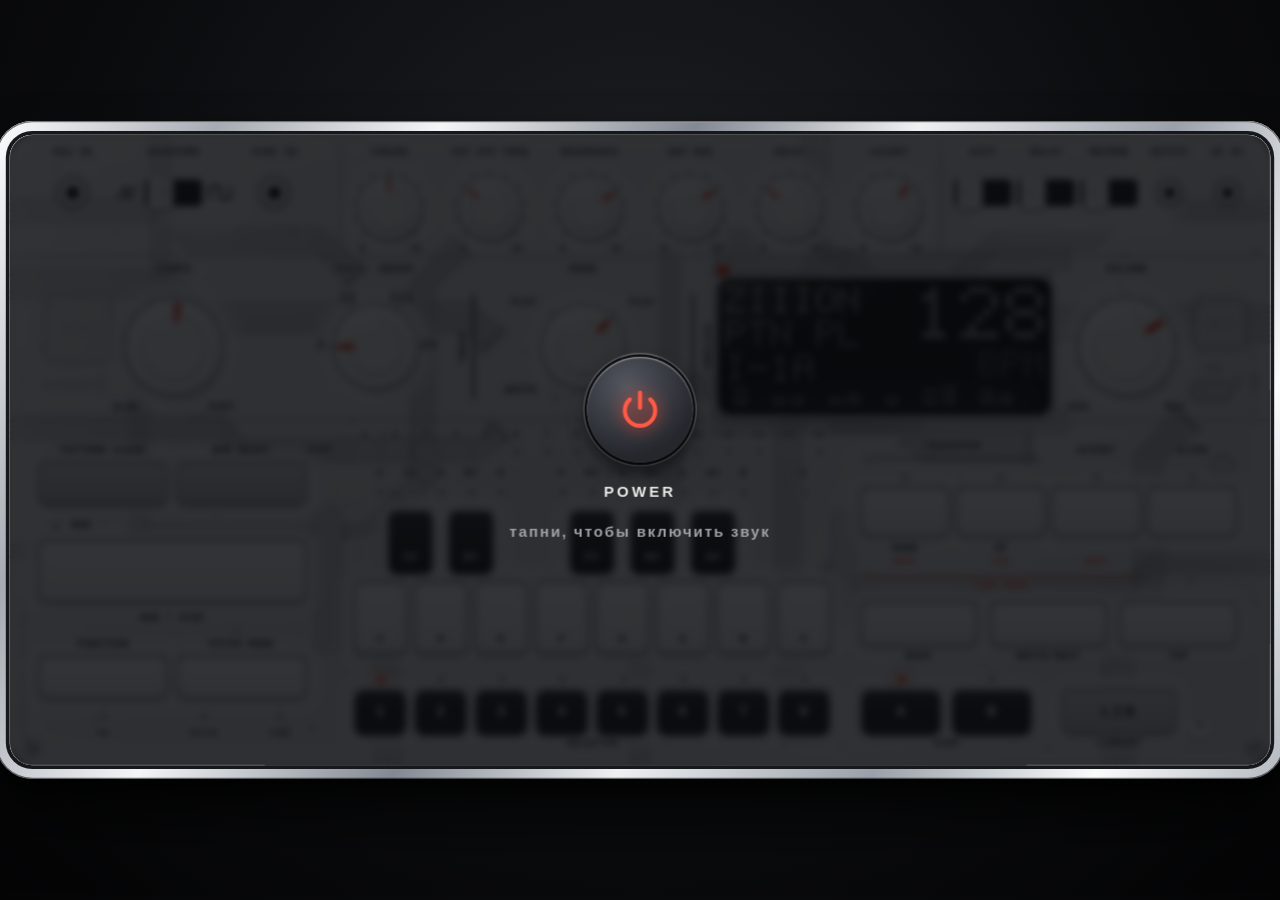
==== commit 45100df2: "Add files via upload" ====
--- a/index.html
+++ b/index.html
@@ -6,120 +6,131 @@
 <meta name="apple-mobile-web-app-capable" content="yes">
 <meta name="mobile-web-app-capable" content="yes">
 <meta name="apple-mobile-web-app-status-bar-style" content="black-translucent">
-<meta name="apple-mobile-web-app-title" content="ZION 303">
+<meta name="apple-mobile-web-app-title" content="ZIIION">
 <meta name="theme-color" content="#0b0c0f">
-<title>ZION 303 · Pocket Bass</title>
+<title>ZIIION · Pocket Bass Sequencer</title>
 <style>
-/* Wordmark face: Inter Display Black Italic (SIL Open Font License 1.1), Latin subset, inlined by build.py.
-   All other text uses the system Helvetica Neue / Arial stack. */
-@font-face{font-family:"ZionMark";font-weight:900;font-style:italic;src:url([data-uri]) format("woff")}
-:root{--ink:#25262a;--ink2:#4b4d55;--led-off:#4a1313}
+:root{--ink:#1d1f24;--ink2:#4a4f58;--line:#8d939c;--red:#e8321e;--led-off:#b9bdc4;
+  --mono:ui-monospace,"SF Mono",Menlo,Consolas,"Courier New",monospace;--sans:"Helvetica Neue",Helvetica,Arial,sans-serif;
+  --pcb:none;--sheet:linear-gradient(rgba(240,242,244,.82),rgba(234,237,240,.82))}
 *{box-sizing:border-box;-webkit-tap-highlight-color:transparent}
 html,body{margin:0;height:100%;background:#0b0c0f;overflow:hidden;overscroll-behavior:none;touch-action:none;
-  user-select:none;-webkit-user-select:none;-webkit-touch-callout:none;
-  font-family:"Helvetica Neue",Helvetica,Arial,sans-serif}
-#desk{position:fixed;inset:0;background:radial-gradient(ellipse at 50% 38%,#272a31 0%,#101115 62%,#07080a 100%)}
+  user-select:none;-webkit-user-select:none;-webkit-touch-callout:none;font-family:var(--sans)}
+#desk{position:fixed;inset:0;background:radial-gradient(ellipse at 50% 30%,#1d1f24 0%,#0b0c0e 60%,#040405 100%)}
 #stage{position:absolute;left:0;top:0;width:1000px;height:500px;transform-origin:0 0;will-change:transform}
-#chassis{position:absolute;inset:0;border-radius:18px;overflow:hidden;
-  background:linear-gradient(180deg,#d9dbe0 0%,#cdd0d6 40%,#c3c6cd 100%);
-  box-shadow:0 0 0 1px #62656d,0 0 0 4px #aeb1b9,0 0 0 5px #6b6e76,0 34px 46px rgba(0,0,0,.65),0 8px 14px rgba(0,0,0,.5)}
-#chassis::after{content:"";position:absolute;inset:0;pointer-events:none;mix-blend-mode:multiply;opacity:.95;
-  background-image:url("data:image/svg+xml;utf8,<svg xmlns='http://www.w3.org/2000/svg' width='220' height='220'><filter id='n'><feTurbulence type='fractalNoise' baseFrequency='.9' numOctaves='3' stitchTiles='stitch'/><feColorMatrix values='0 0 0 0 .2  0 0 0 0 .2  0 0 0 0 .22  0 0 0 .42 0'/></filter><rect width='100%' height='100%' filter='url(%23n)'/></svg>")}
+
+/* body: frosted polycarbonate over a PCB, chrome rim */
+#chassis{position:absolute;inset:0;border-radius:18px;overflow:hidden;background:#d5d9de;
+  box-shadow:0 0 0 3px #17181c,inset 0 0 0 1px rgba(255,255,255,.9)}
 #chassis::before{content:"";position:absolute;inset:0;pointer-events:none;border-radius:18px;z-index:50;
-  box-shadow:inset 0 2px 0 rgba(255,255,255,.8),inset 0 -3px 5px rgba(0,0,0,.3),inset 3px 0 4px rgba(255,255,255,.3),inset -3px 0 4px rgba(0,0,0,.16),inset 0 0 0 5px rgba(255,255,255,.10),inset 0 0 0 6px rgba(0,0,0,.10),inset 0 0 46px rgba(0,0,0,.12)}
-.band{position:absolute;left:0;right:0}
-.groove{position:absolute;left:0;right:0;height:3px;background:#3b3c42;box-shadow:0 1px 0 rgba(255,255,255,.65),0 -1px 0 rgba(0,0,0,.3)}
-.vline{position:absolute;width:2px;background:#3b3c42;box-shadow:1px 0 0 rgba(255,255,255,.6)}
-
-.lab{position:absolute;white-space:nowrap;font:700 9.5px/1 "Helvetica Neue",Helvetica,Arial,sans-serif;letter-spacing:.07em;
-  color:var(--ink);text-transform:uppercase;pointer-events:none;transform:translate(-50%,-50%)}
-.lab.sm{font-size:9px;letter-spacing:.06em}
-.lab.lg{font-size:11px}
-.brk{position:absolute;border:1.5px solid var(--ink);border-bottom:none;height:5px;pointer-events:none}
-/* LEDs */
-.led{position:absolute;width:9px;height:9px;margin:-4.5px 0 0 -4.5px;border-radius:50%;
-  background:radial-gradient(circle at 38% 30%,#8c3a3a,var(--led-off) 70%);
-  box-shadow:inset 0 0 2px rgba(0,0,0,.7),0 0 0 1.6px #5b5d65,0 1.4px 0 1.6px rgba(255,255,255,.55);transition:background .05s}
-.led.on{background:radial-gradient(circle at 42% 34%,#fff0ea 0%,#ff5a45 38%,#d3200f 100%);
-  box-shadow:0 0 5px 2px rgba(255,64,44,.8),0 0 15px 5px rgba(255,64,44,.38),0 0 0 1.6px #5b5d65}
+  box-shadow:inset 0 0 0 1px rgba(255,255,255,.85),inset 0 0 40px rgba(255,255,255,.35)}
+.rim{position:absolute;left:-11px;top:-11px;right:-11px;bottom:-11px;border-radius:29px;pointer-events:none;
+  background:linear-gradient(115deg,#fdfdfe 0%,#a6abb3 14%,#f4f5f7 28%,#838993 44%,#eef0f2 58%,#9aa0a9 74%,#fafbfb 88%,#b3b8bf 100%);
+  box-shadow:0 34px 48px rgba(0,0,0,.6),0 8px 14px rgba(0,0,0,.5),inset 0 0 0 1px rgba(0,0,0,.55),inset 0 1px 0 #fff}
+.pcb{position:absolute;inset:0;width:100%;height:100%;pointer-events:none}
+.frost{position:absolute;inset:0;pointer-events:none;
+  background:linear-gradient(160deg,rgba(236,239,242,.5) 0%,rgba(226,230,234,.42) 55%,rgba(218,222,227,.5) 100%)}
+.frost::after{content:"";position:absolute;inset:0;
+  background:linear-gradient(118deg,rgba(255,255,255,.38) 0%,rgba(255,255,255,0) 22%,rgba(255,255,255,0) 60%,rgba(255,255,255,.16) 72%,rgba(255,255,255,0) 84%)}
+.haze{position:absolute;pointer-events:none;border-radius:10px;background:rgba(232,235,238,.92);box-shadow:0 0 9px 6px rgba(232,235,238,.9)}
+.haze.round{border-radius:50%;box-shadow:0 0 10px 8px rgba(232,235,238,.92)}
+.groove{position:absolute;left:0;right:0;height:1px;background:var(--line)}
+.vline{position:absolute;width:1px;background:var(--line)}
+.screw{position:absolute;width:14px;height:14px;border-radius:50%;
+  background:radial-gradient(circle at 35% 30%,#f7f8f9,#b7bcc3 60%,#7d838c);
+  box-shadow:0 1px 0 rgba(255,255,255,.8),0 2px 3px rgba(0,0,0,.4),inset 0 0 0 1px rgba(0,0,0,.3)}
+.screw::after{content:"";position:absolute;left:2px;right:2px;top:6px;height:2px;border-radius:1px;background:#3d3f46;
+  box-shadow:0 1px 0 rgba(255,255,255,.5);transform:rotate(var(--r,0deg))}
+.redsq{position:absolute;width:8px;height:8px;background:var(--red);box-shadow:0 0 6px rgba(232,50,30,.55)}
+
+/* labels: technical mono, with a halo so the board never swallows them */
+.lab{position:absolute;white-space:nowrap;font:600 8.5px/1 var(--mono);letter-spacing:.06em;color:var(--ink);text-transform:uppercase;
+  pointer-events:none;transform:translate(-50%,-50%);text-shadow:0 0 2px #e6e9ec,0 0 2px #e6e9ec,0 0 4px #e6e9ec,0 0 6px #e6e9ec}
+.lab.sm{font-size:8px;letter-spacing:.04em}
+.lab.lg{font-size:10px}
+.brk{position:absolute;border:1px solid var(--ink2);border-bottom:none;height:5px;pointer-events:none}
+
+/* dot-matrix display */
+.dm{position:absolute;border-radius:10px;background:#070708;pointer-events:none;
+  box-shadow:0 0 0 2px #c3c7cd,0 0 0 3px #7e848d,0 3px 8px rgba(30,36,46,.35),inset 0 0 12px rgba(0,0,0,.9)}
+.dmglass{position:absolute;inset:0;border-radius:10px;
+  background:linear-gradient(155deg,rgba(255,255,255,.16) 0%,rgba(255,255,255,0) 34%),linear-gradient(0deg,rgba(255,255,255,.04),rgba(255,255,255,0) 40%)}
+/* LEDs: small round dots, red when lit */
+.led{position:absolute;width:7px;height:7px;margin:-3.5px 0 0 -3.5px;border-radius:50%;background:var(--led-off);
+  box-shadow:inset 0 0 0 1px #9fa5ad,0 0 0 2.5px rgba(232,235,238,.92)}
+.led.on{background:radial-gradient(circle at 42% 34%,#fff4f1 0%,#ff4a30 40%,#e8321e 100%);
+  box-shadow:0 0 0 2.5px rgba(232,235,238,.92),0 0 4px 1px rgba(232,50,30,.75),0 0 10px 3px rgba(232,50,30,.3)}
 .led.cur{animation:cur .5s steps(1) infinite}
-@keyframes cur{50%{background:radial-gradient(circle at 42% 34%,#ffe7b8 0%,#ffa42a 40%,#c25a00 100%);box-shadow:0 0 5px 2px rgba(255,160,40,.8),0 0 0 1.6px #5b5d65}}
-.led.dim{opacity:.35}
+@keyframes cur{50%{background:radial-gradient(circle at 42% 34%,#ffe7b8 0%,#ffa42a 40%,#c25a00 100%);box-shadow:0 0 0 2.5px rgba(232,235,238,.92),0 0 5px 2px rgba(255,160,40,.8)}}
+.led.dim{opacity:.45}
 .led.sq{border-radius:2px;width:14px;height:6px;margin:-3px 0 0 -7px}
-/* knobs — light-grey knurled caps with a dark pointer, after the Roland TB-03 */
+/* knobs: matte white caps with concentric rings and a red index */
 .knob{position:absolute;touch-action:none;cursor:ns-resize}
 .knob::before{content:"";position:absolute;inset:-12px;border-radius:50%}
 .kticks{position:absolute;pointer-events:none;overflow:visible}
+.kticks line{stroke:var(--ink2);stroke-width:2.4px;stroke-dasharray:.01 12;stroke-linecap:round}
 .kshadow{position:absolute;inset:-2%;border-radius:50%;transform:translate(6%,10%);pointer-events:none;
-  background:radial-gradient(circle,rgba(0,0,0,.5) 55%,rgba(0,0,0,0) 76%);filter:blur(2.4px)}
+  background:radial-gradient(circle,rgba(40,46,56,.26) 55%,rgba(0,0,0,0) 74%)}
 .kbase{position:absolute;inset:-5%;border-radius:50%;pointer-events:none;
-  background:radial-gradient(circle,#7c7f88 0,#7c7f88 86%,#a9acb3 90%,#5c5f68 96%,rgba(0,0,0,0) 100%);
-  box-shadow:0 1px 0 rgba(255,255,255,.5)}
+  background:radial-gradient(circle,#c9cdd2 0,#c9cdd2 88%,#8f959e 93%,#e9ebee 97%,rgba(0,0,0,0) 100%)}
 .kbody{position:absolute;inset:0;border-radius:50%;
-  background:conic-gradient(from -40deg,#f6f7f8 0deg,#c8cbd1 70deg,#9a9da6 150deg,#8b8e97 205deg,#bdc0c7 275deg,#f6f7f8 360deg);
-  box-shadow:0 2px 3px rgba(0,0,0,.6),0 0 0 1px #6a6d76,inset 0 0 0 1px rgba(255,255,255,.65)}
+  background:radial-gradient(circle at 40% 30%,#fff 0%,#eceef0 55%,#d6d9de 100%);
+  box-shadow:0 2px 4px rgba(50,56,66,.35),0 0 0 1px #a3a9b1,inset 0 0 0 1px rgba(255,255,255,.9)}
 .krot{position:absolute;inset:0;border-radius:50%;transition:transform .07s ease-out}
 .knob.st .krot{transition:transform .17s cubic-bezier(.3,1.55,.5,1)}
-.kridge{position:absolute;inset:0;border-radius:50%;
-  background:repeating-conic-gradient(from 0deg,rgba(255,255,255,.6) 0 1.6deg,rgba(40,42,50,.55) 1.6deg 3.2deg);
-  -webkit-mask:radial-gradient(circle,transparent 0,transparent 66%,#000 69%);mask:radial-gradient(circle,transparent 0,transparent 66%,#000 69%)}
-.kcap{position:absolute;inset:17%;border-radius:50%;
-  background:radial-gradient(circle at 36% 28%,#fbfbfc 0%,#e1e3e7 42%,#bfc2c9 100%);
-  box-shadow:inset 1.2px 1.4px 1px rgba(255,255,255,.95),inset -1.4px -1.8px 2px rgba(60,62,72,.55),0 1.5px 3px rgba(0,0,0,.55),0 0 0 .8px #8a8d96}
-.kind{position:absolute;left:50%;top:5%;width:5.2%;height:38%;transform:translateX(-50%);border-radius:2px;
-  background:linear-gradient(90deg,#34353b,#1d1e22);box-shadow:0 0 0 .5px rgba(255,255,255,.4)}
+.kcap{position:absolute;inset:15%;border-radius:50%;
+  background:repeating-radial-gradient(circle at 50% 50%,#f7f8f9 0 1.1px,#dfe2e6 1.1px 2.3px);
+  box-shadow:inset 0 0 0 1px #c3c8ce,inset 1px 1.5px 1px rgba(255,255,255,.9),0 1px 2px rgba(50,56,66,.35)}
+.kind{position:absolute;left:50%;top:3%;width:6.5%;height:22%;transform:translateX(-50%);border-radius:1px;background:var(--red)}
 .kgloss{position:absolute;inset:0;border-radius:50%;pointer-events:none;
-  background:radial-gradient(ellipse 50% 30% at 36% 19%,rgba(255,255,255,.35),rgba(255,255,255,0) 70%)}
+  background:radial-gradient(ellipse 50% 30% at 36% 19%,rgba(255,255,255,.55),rgba(255,255,255,0) 70%)}
 .knob.active .kshadow{transform:translate(4%,7%)}
-/* buttons */
-.slot{position:absolute;border-radius:6px;background:#a0a3ab;box-shadow:inset 0 2px 4px rgba(0,0,0,.55),0 1px 0 rgba(255,255,255,.7);pointer-events:none}
-.btn{position:absolute;border-radius:4px;touch-action:none;cursor:pointer;display:flex;align-items:center;justify-content:center;
-  font:700 12px/1 "Helvetica Neue",Helvetica,Arial,sans-serif;letter-spacing:.05em;color:var(--ink);
-  background:linear-gradient(180deg,#eeeff1 0%,#d3d5d9 50%,#bcbfc5 100%);
-  box-shadow:0 3px 0 #80838b,0 5px 7px rgba(0,0,0,.4),inset 0 1px 0 rgba(255,255,255,.95),inset 0 -1px 2px rgba(0,0,0,.2),inset 1px 0 0 rgba(255,255,255,.5)}
+/* buttons: flat matte pads */
+.btn{position:absolute;border-radius:7px;touch-action:none;cursor:pointer;display:flex;align-items:center;justify-content:center;
+  font:700 12px/1 var(--mono);letter-spacing:.04em;color:var(--ink);
+  background:linear-gradient(180deg,#f6f7f8 0%,#eceef0 50%,#e2e5e8 100%);
+  box-shadow:0 2px 0 #a8aeb6,0 4px 6px rgba(50,56,66,.2),inset 0 0 0 1px #b8bdc4}
 .btn::before{content:"";position:absolute;inset:-14px -6px -10px -6px}
-.btn.down{transform:translateY(2.5px);box-shadow:0 .5px 0 #80838b,0 2px 3px rgba(0,0,0,.4),inset 0 1px 0 rgba(255,255,255,.7),inset 0 -1px 2px rgba(0,0,0,.2)}
-.btn.dark{color:#f3f3ef;background:linear-gradient(180deg,#575a6b 0%,#3a3d4d 45%,#2a2c39 100%);
-  box-shadow:0 3px 0 #0e0f16,0 5px 7px rgba(0,0,0,.5),inset 0 1px 0 rgba(255,255,255,.3),inset 0 -1px 2px rgba(0,0,0,.5)}
-.btn.dark.down{box-shadow:0 .5px 0 #0e0f16,0 2px 3px rgba(0,0,0,.5),inset 0 1px 0 rgba(255,255,255,.2)}
-.btn.grey{background:linear-gradient(180deg,#8d909a 0%,#6f727d 50%,#5a5d68 100%);color:#fafafa;
-  box-shadow:0 3px 0 #2c2e36,0 5px 7px rgba(0,0,0,.45),inset 0 1px 0 rgba(255,255,255,.45),inset 0 -1px 2px rgba(0,0,0,.35)}
-.btn.grey.down{box-shadow:0 .5px 0 #2c2e36,0 2px 3px rgba(0,0,0,.45),inset 0 1px 0 rgba(255,255,255,.3)}
+.btn.down{transform:translateY(1.5px);box-shadow:0 .5px 0 #a8aeb6,inset 0 0 0 1px #9aa0a8}
+.btn.dark{color:#f4f5f7;background:linear-gradient(180deg,#2a2c31 0%,#1d1f23 45%,#141518 100%);
+  box-shadow:0 2px 0 #000,0 4px 6px rgba(0,0,0,.3),inset 0 0 0 1px #3a3d44}
+.btn.dark.down{box-shadow:0 .5px 0 #000,inset 0 0 0 1px #3a3d44}
+.btn.grey{background:linear-gradient(180deg,#d3d7dc 0%,#c5cad0 50%,#b8bdc4 100%);
+  box-shadow:0 2px 0 #8b919a,0 4px 6px rgba(50,56,66,.2),inset 0 0 0 1px #aab0b8}
+.btn.grey.down{box-shadow:0 .5px 0 #8b919a,inset 0 0 0 1px #9aa0a8}
 .btn.run{font-size:13px}
-.btn .pip{position:absolute;left:50%;top:7px;width:16px;height:2px;margin-left:-8px;background:rgba(0,0,0,.35);border-radius:1px}
+.btn .pip{position:absolute;left:50%;top:7px;width:16px;height:2px;margin-left:-8px;background:rgba(0,0,0,.25);border-radius:1px}
 
 /* keys */
 .wkey,.bkey{position:absolute;touch-action:none;cursor:pointer;display:flex;align-items:flex-end;justify-content:center;padding-bottom:5px;
-  font:700 9px/1 "Helvetica Neue",Helvetica,Arial,sans-serif;letter-spacing:.05em}
-.wkey{border-radius:4px;color:#2a2b30;background:linear-gradient(180deg,#f2f2ef 0%,#dcdcd6 55%,#c6c6bf 100%);
-  box-shadow:0 4px 0 #85878f,0 6px 8px rgba(0,0,0,.4),inset 0 1px 0 #fff,inset 1px 0 0 rgba(255,255,255,.6),inset 0 -1px 2px rgba(0,0,0,.15)}
-.bkey{border-radius:4px;z-index:3;color:#e9e9e5;background:linear-gradient(180deg,#4d5164 0%,#33364a 50%,#23253a 100%);
-  box-shadow:0 4px 0 #0c0d15,0 6px 8px rgba(0,0,0,.5),inset 0 1px 0 rgba(255,255,255,.28),inset 0 -1px 2px rgba(0,0,0,.5)}
+  font:700 9px/1 var(--mono);letter-spacing:.04em;border-radius:6px}
+.wkey{color:var(--ink);background:linear-gradient(180deg,#fafafb 0%,#f0f1f3 55%,#e4e6e9 100%);
+  box-shadow:0 3px 0 #a4aab2,0 5px 7px rgba(50,56,66,.22),inset 0 0 0 1px #b3b9c1}
+.bkey{z-index:3;color:#f1f2f4;background:linear-gradient(180deg,#2b2d32 0%,#1f2125 50%,#151619 100%);
+  box-shadow:0 3px 0 #000,0 5px 7px rgba(0,0,0,.3),inset 0 0 0 1px #3a3d44}
 .wkey::before,.bkey::before{content:"";position:absolute;inset:-4px -2px -6px -2px}
-.wkey.down{transform:translateY(3px);box-shadow:0 1px 0 #85878f,0 3px 4px rgba(0,0,0,.4),inset 0 1px 0 #fff;background:linear-gradient(180deg,#e6e6e1,#cfcfc8)}
-.bkey.down{transform:translateY(3px);box-shadow:0 1px 0 #0c0d15,0 3px 4px rgba(0,0,0,.5),inset 0 1px 0 rgba(255,255,255,.2)}
+.wkey.down{transform:translateY(3px);box-shadow:0 1px 0 #a4aab2,inset 0 0 0 1px #9aa0a8}
+.bkey.down{transform:translateY(3px);box-shadow:0 1px 0 #000,inset 0 0 0 1px #3a3d44}
+.slot{position:absolute;border-radius:6px;background:#cdd1d6;box-shadow:inset 0 1px 2px rgba(50,56,66,.35);pointer-events:none}
 /* jacks & switches */
 .jack{position:absolute;width:24px;height:24px;margin:-12px 0 0 -12px;border-radius:50%;
-  background:radial-gradient(circle at 38% 30%,#e3e4e8 0%,#a4a7ae 55%,#6d7078 100%);
-  box-shadow:0 2px 3px rgba(0,0,0,.55),inset 0 0 0 2px #8f9199,0 0 0 2px #45474e}
+  background:radial-gradient(circle at 38% 30%,#fbfbfc,#d4d7dc 60%,#aeb4bb);
+  box-shadow:0 1px 2px rgba(50,56,66,.4),inset 0 0 0 2px #c0c5cb,0 0 0 1.5px #7f858e}
 .jack::after{content:"";position:absolute;inset:7px;border-radius:50%;background:#0b0b0e;box-shadow:inset 0 2px 3px #000,0 1px 0 rgba(255,255,255,.45)}
 .jack.sm{width:20px;height:20px;margin:-10px 0 0 -10px}
 .jack.sm::after{inset:6px}
 .sw{position:absolute;width:44px;height:20px;margin:-10px 0 0 -22px;touch-action:none;cursor:pointer}
 .sw::before{content:"";position:absolute;inset:-12px -10px}
-.sw .slot2{position:absolute;inset:0;border-radius:3px;background:#101114;box-shadow:inset 0 2px 4px #000,0 1px 0 rgba(255,255,255,.7),0 0 0 2px #7d8089}
+.sw .slot2{position:absolute;inset:0;border-radius:3px;background:#17181b;box-shadow:inset 0 1px 3px #000,0 0 0 1.5px #a3a9b1}
 .sw .tab{position:absolute;top:-3px;left:2px;width:20px;height:26px;border-radius:3px;
-  background:linear-gradient(90deg,#f0f1f3 0%,#c9cbd0 45%,#9fa2a9 100%);
-  box-shadow:0 3px 4px rgba(0,0,0,.55),inset 0 1px 0 #fff,inset 0 -1px 1px rgba(0,0,0,.25);transition:left .09s ease-out}
-.sw .tab::after{content:"";position:absolute;left:5px;right:5px;top:6px;bottom:6px;background:repeating-linear-gradient(90deg,rgba(0,0,0,.28) 0 1.5px,rgba(255,255,255,.4) 1.5px 3px);border-radius:1px}
+  background:linear-gradient(90deg,#fdfdfe,#e3e5e9);box-shadow:0 2px 3px rgba(50,56,66,.4),inset 0 0 0 1px #b3b9c1;transition:left .09s ease-out}
+.sw .tab::after{content:"";position:absolute;left:5px;right:5px;top:6px;bottom:6px;border-radius:1px;
+  background:repeating-linear-gradient(90deg,rgba(0,0,0,.18) 0 1.2px,rgba(255,255,255,.7) 1.2px 2.6px)}
 .sw.on .tab{left:22px}
-/* wordmarks */
-.mark{position:absolute;white-space:nowrap;color:var(--ink);pointer-events:none}
-.mark.big{font:900 italic 34px/1 "ZionMark","Helvetica Neue",Helvetica,Arial,sans-serif;letter-spacing:-.04em}
-.mark.brand{font:900 15px/1 "Helvetica Neue",Helvetica,Arial,sans-serif;letter-spacing:.2em}
+svg polyline{stroke:var(--ink)}
 .helpbtn{position:absolute;width:20px;height:20px;margin:-10px 0 0 -10px;border-radius:50%;display:flex;align-items:center;justify-content:center;
-  font:800 12px/1 "Helvetica Neue",Helvetica,Arial,sans-serif;color:var(--ink2);cursor:pointer;touch-action:none;
-  background:linear-gradient(#e4e5e8,#c5c7cc);box-shadow:0 1px 2px rgba(0,0,0,.4),inset 0 1px 0 #fff}
+  font:800 12px/1 var(--mono);color:var(--ink2);cursor:pointer;touch-action:none;
+  background:#f2f3f5;box-shadow:0 1px 2px rgba(50,56,66,.35),inset 0 0 0 1px #b3b9c1}
 .helpbtn::before{content:"";position:absolute;inset:-12px}
 
 /* overlays inside stage */
@@ -130,144 +141,97 @@
 #osd.show{opacity:1}
 #power{position:absolute;inset:0;z-index:80;border-radius:18px;display:flex;flex-direction:column;align-items:center;justify-content:center;gap:16px;
   background:rgba(8,9,12,.82);backdrop-filter:blur(3px);-webkit-backdrop-filter:blur(3px);cursor:pointer;color:#e9e9e6;
-  font:700 12px/1.3 "Helvetica Neue",Helvetica,Arial,sans-serif;letter-spacing:.2em;text-transform:uppercase;transition:opacity .35s}
+  font:700 12px/1.3 var(--sans);letter-spacing:.2em;text-transform:uppercase;transition:opacity .35s}
 #power.gone{opacity:0;pointer-events:none}
 #power .pw{width:84px;height:84px;border-radius:50%;display:flex;align-items:center;justify-content:center;
   background:radial-gradient(circle at 38% 28%,#555861,#25272d 70%);box-shadow:0 8px 14px rgba(0,0,0,.6),inset 0 1px 1px rgba(255,255,255,.4),0 0 0 2px #0e0f12,0 0 0 3px rgba(255,255,255,.25)}
 #power .pw svg{width:36px;height:36px;stroke:#ff5a45;filter:drop-shadow(0 0 6px rgba(255,64,44,.9))}
 #power small{display:block;font-weight:600;letter-spacing:.12em;color:#9ea0a8;text-align:center;text-transform:none;font-size:12px}
-#help{position:absolute;inset:0;z-index:70;border-radius:18px;background:linear-gradient(180deg,#d9dbe0 0%,#cdd0d6 40%,#c3c6cd 100%);
-  box-shadow:inset 0 0 0 1px #62656d,inset 0 0 0 4px #aeb1b9,inset 0 0 0 5px #6b6e76;color:#25262a;padding:26px 34px;display:none;
-  font:500 12.6px/1.38 "Helvetica Neue",Helvetica,Arial,sans-serif}
+#help{position:absolute;inset:0;z-index:70;border-radius:18px;background-color:#e6e9ec;background-image:var(--sheet),var(--pcb);background-size:100% 100%;
+  box-shadow:inset 0 0 0 1px #8f959e,inset 0 0 0 4px #f4f5f7,inset 0 0 0 5px #8f959e;color:#1d1f24;padding:26px 34px;display:none;
+  font:500 12.6px/1.38 var(--sans)}
 #help.open{display:block}
-#help h3{margin:0 0 7px;font:900 11px/1 "Helvetica Neue",Helvetica,Arial,sans-serif;letter-spacing:.2em;color:#6a1c14;padding-bottom:6px;border-bottom:2px solid #3b3c42}
+#help h3{margin:0 0 7px;font:900 11px/1 var(--mono);letter-spacing:.2em;color:#c4281a;padding-bottom:6px;border-bottom:1px solid #8d939c}
 #help p{margin:0 0 6px;color:#2f3036}
 #help b{color:#111216}
-#help i{color:#a8281b;font-style:normal;font-weight:700}
+#help i{color:#c4281a;font-style:normal;font-weight:700}
 #help .exp{display:flex;gap:10px;margin-top:10px}
-#help .xbtn{padding:10px 14px;border-radius:4px;background:linear-gradient(180deg,#eeeff1 0%,#d3d5d9 50%,#bcbfc5 100%);color:#25262a;font:800 11px/1 "Helvetica Neue",Helvetica,Arial,sans-serif;letter-spacing:.14em;box-shadow:0 3px 0 #80838b,0 5px 6px rgba(0,0,0,.3),inset 0 1px 0 rgba(255,255,255,.8);cursor:pointer}
-#help .x{position:absolute;right:26px;top:18px;font:800 11px/1 "Helvetica Neue",Helvetica,Arial,sans-serif;color:#4b4d55;letter-spacing:.14em}
-/* ================= theme (colour variables for the single grey finish) ================= */
-#chassis{--b1:#d9dbe0;--b2:#cdd0d6;--b3:#c3c6cd;--ink:#25262a;--ink2:#4b4d55;--groove:#3b3c42;--hi:rgba(255,255,255,.65);--edge:#aeb1b9;
- --bt1:#eeeff1;--bt2:#d3d5d9;--bt3:#bcbfc5;--bsh:#80838b;--bink:#25262a;
- --dk1:#575a6b;--dk2:#3a3d4d;--dk3:#2a2c39;--dksh:#0e0f16;--dkink:#f3f3ef;
- --gy1:#8d909a;--gy2:#6f727d;--gy3:#5a5d68;--gysh:#2c2e36;
- --wk1:#f2f2ef;--wk2:#dcdcd6;--wk3:#c6c6bf;--wksh:#85878f;--wkink:#2a2b30;
- --bk1:#4d5164;--bk2:#33364a;--bk3:#23253a;--bksh:#0c0d15;--bkink:#e9e9e5;
- --slot:#a0a3ab;--led1:#fff0ea;--led2:#ff5a45;--led3:#d3200f;--glow:255,64,44;--ledoff:#4a1313;--kind:#f4f3ee;--red:#6a1c14;
- background:linear-gradient(180deg,var(--b1) 0%,var(--b2) 40%,var(--b3) 100%);
- box-shadow:0 0 0 1px #62656d,0 0 0 4px var(--edge),0 0 0 5px #6b6e76,0 34px 46px rgba(0,0,0,.65),0 8px 14px rgba(0,0,0,.5)}
-.groove,.vline{background:var(--groove)}
-.groove{box-shadow:0 1px 0 var(--hi),0 -1px 0 rgba(0,0,0,.3)}
-.vline{box-shadow:1px 0 0 var(--hi)}
-.kticks line{stroke:var(--ink)}
-svg polyline{stroke:var(--ink)}
-.helpbtn{color:var(--ink2)}
-.slot{background:var(--slot)}
-.led{background:radial-gradient(circle at 38% 30%,#8c3a3a,var(--ledoff) 70%)}
-.led.on{background:radial-gradient(circle at 42% 34%,var(--led1) 0%,var(--led2) 38%,var(--led3) 100%);
- box-shadow:0 0 5px 2px rgba(var(--glow),.8),0 0 15px 5px rgba(var(--glow),.38),0 0 0 1.6px #5b5d65}
-.btn{color:var(--bink);background:linear-gradient(180deg,var(--bt1) 0%,var(--bt2) 50%,var(--bt3) 100%);
- box-shadow:0 3px 0 var(--bsh),0 5px 7px rgba(0,0,0,.4),inset 0 1px 0 rgba(255,255,255,.85),inset 0 -1px 2px rgba(0,0,0,.2)}
-.btn.down{box-shadow:0 .5px 0 var(--bsh),0 2px 3px rgba(0,0,0,.4),inset 0 1px 0 rgba(255,255,255,.7)}
-.btn.dark{color:var(--dkink);background:linear-gradient(180deg,var(--dk1) 0%,var(--dk2) 45%,var(--dk3) 100%);
- box-shadow:0 3px 0 var(--dksh),0 5px 7px rgba(0,0,0,.5),inset 0 1px 0 rgba(255,255,255,.3),inset 0 -1px 2px rgba(0,0,0,.5)}
-.btn.dark.down{box-shadow:0 .5px 0 var(--dksh),0 2px 3px rgba(0,0,0,.5),inset 0 1px 0 rgba(255,255,255,.2)}
-.btn.grey{color:#fafafa;background:linear-gradient(180deg,var(--gy1) 0%,var(--gy2) 50%,var(--gy3) 100%);
- box-shadow:0 3px 0 var(--gysh),0 5px 7px rgba(0,0,0,.45),inset 0 1px 0 rgba(255,255,255,.45),inset 0 -1px 2px rgba(0,0,0,.35)}
-.btn.grey.down{box-shadow:0 .5px 0 var(--gysh),0 2px 3px rgba(0,0,0,.45),inset 0 1px 0 rgba(255,255,255,.3)}
-.wkey{color:var(--wkink);background:linear-gradient(180deg,var(--wk1) 0%,var(--wk2) 55%,var(--wk3) 100%);
- box-shadow:0 4px 0 var(--wksh),0 6px 8px rgba(0,0,0,.4),inset 0 1px 0 rgba(255,255,255,.9),inset 0 -1px 2px rgba(0,0,0,.15)}
-.wkey.down{box-shadow:0 1px 0 var(--wksh),0 3px 4px rgba(0,0,0,.4),inset 0 1px 0 rgba(255,255,255,.9)}
-.bkey{color:var(--bkink);background:linear-gradient(180deg,var(--bk1) 0%,var(--bk2) 50%,var(--bk3) 100%);
- box-shadow:0 4px 0 var(--bksh),0 6px 8px rgba(0,0,0,.5),inset 0 1px 0 rgba(255,255,255,.28),inset 0 -1px 2px rgba(0,0,0,.5)}
-.bkey.down{box-shadow:0 1px 0 var(--bksh),0 3px 4px rgba(0,0,0,.5),inset 0 1px 0 rgba(255,255,255,.2)}
-/* chassis detail: light falloff, etched lines, screws */
-.sheen{position:absolute;inset:0;pointer-events:none;
-  background:radial-gradient(ellipse 60% 70% at 18% 8%,rgba(255,255,255,.34),rgba(255,255,255,0) 70%),
-             radial-gradient(ellipse 70% 80% at 92% 100%,rgba(30,32,40,.16),rgba(30,32,40,0) 70%)}
-.screw{position:absolute;width:14px;height:14px;border-radius:50%;
-  background:radial-gradient(circle at 35% 30%,#f4f5f7,#a3a6af 55%,#6f727d);
-  box-shadow:0 1px 0 rgba(255,255,255,.8),0 2px 3px rgba(0,0,0,.4),inset 0 0 0 1px rgba(0,0,0,.3)}
-.screw::after{content:"";position:absolute;left:2px;right:2px;top:6px;height:2px;border-radius:1px;background:#3d3f46;
-  box-shadow:0 1px 0 rgba(255,255,255,.5);transform:rotate(var(--r,0deg))}
-.etch{position:absolute;width:48px;height:2px;background:#6b6e77;box-shadow:0 1px 0 rgba(255,255,255,.75)}
-/* library sheet — brushed-grey like the synth */
-[data-id=lib]{font:800 12px/1 "Helvetica Neue",Arial,sans-serif;letter-spacing:.2em}
-#lib{position:absolute;inset:0;z-index:68;border-radius:18px;background:linear-gradient(180deg,#d9dbe0 0%,#cdd0d6 40%,#c3c6cd 100%);
- box-shadow:inset 0 0 0 1px #62656d,inset 0 0 0 4px #aeb1b9,inset 0 0 0 5px #6b6e76;color:#25262a;display:none;flex-direction:column;
- padding:22px 30px 20px;font:500 12px/1.3 "Helvetica Neue",Helvetica,Arial,sans-serif}
+#help .xbtn{padding:10px 14px;border-radius:4px;background:linear-gradient(180deg,#f6f7f8 0%,#eceef0 50%,#e2e5e8 100%);color:#1d1f24;font:800 11px/1 var(--mono);letter-spacing:.14em;box-shadow:0 3px 0 #a8aeb6,0 5px 6px rgba(0,0,0,.3),inset 0 1px 0 rgba(255,255,255,.8);cursor:pointer}
+#help .x{position:absolute;right:26px;top:18px;font:800 11px/1 var(--mono);color:#4a4f58;letter-spacing:.14em}
+/* lite mode: cheaper rendering for older phones */
+html.lite .haze,html.lite .haze.round{box-shadow:none}
+html.lite #chassis,html.lite .rim{box-shadow:0 8px 14px rgba(0,0,0,.5)}
+html.lite #power{backdrop-filter:none;-webkit-backdrop-filter:none;background:rgba(8,9,12,.94)}
+html.lite .knob.st .krot{transition:none}
+/* library sheet — frosted plastic over the board */
+[data-id=lib]{font:800 12px/1 var(--mono);letter-spacing:.2em}
+#lib{position:absolute;inset:0;z-index:68;border-radius:18px;background-color:#e6e9ec;background-image:var(--sheet),var(--pcb);background-size:100% 100%;
+ box-shadow:inset 0 0 0 1px #8f959e,inset 0 0 0 4px #f4f5f7,inset 0 0 0 5px #8f959e;color:#1d1f24;display:none;flex-direction:column;
+ padding:22px 30px 20px;font:500 12px/1.3 var(--sans)}
 #lib.open{display:flex}
 #lib .lh,#lib .lf{display:flex;align-items:center;gap:9px;flex:0 0 auto}
-#lib .lh{margin-bottom:10px;padding-bottom:10px;border-bottom:2px solid #3b3c42}
-#lib .lf{margin-top:10px;padding-top:10px;border-top:2px solid #3b3c42}
-#lib .lt{font:900 italic 20px/1 "ZionMark","Helvetica Neue",Arial,sans-serif;letter-spacing:-.02em;color:#25262a;margin-right:auto}
-#lib .lb,#lib .tg{padding:10px 14px;border-radius:4px;background:linear-gradient(180deg,#eeeff1 0%,#d3d5d9 50%,#bcbfc5 100%);color:#25262a;
- font:800 10.5px/1 "Helvetica Neue",Arial,sans-serif;letter-spacing:.14em;box-shadow:0 3px 0 #80838b,0 5px 6px rgba(0,0,0,.3),inset 0 1px 0 rgba(255,255,255,.8);
+#lib .lh{margin-bottom:10px;padding-bottom:10px;border-bottom:1px solid #8d939c}
+#lib .lf{margin-top:10px;padding-top:10px;border-top:1px solid #8d939c}
+#lib .lt{font:800 18px/1 var(--mono);letter-spacing:.16em;color:#1d1f24;margin-right:auto}
+#lib .lb,#lib .tg{padding:10px 14px;border-radius:4px;background:linear-gradient(180deg,#f6f7f8 0%,#eceef0 50%,#e2e5e8 100%);color:#1d1f24;
+ font:800 10.5px/1 var(--mono);letter-spacing:.14em;box-shadow:0 3px 0 #a8aeb6,0 5px 6px rgba(0,0,0,.3),inset 0 1px 0 rgba(255,255,255,.8);
  cursor:pointer;user-select:none;-webkit-user-select:none}
-#lib .lb:active{transform:translateY(2px);box-shadow:0 1px 0 #80838b,0 2px 3px rgba(0,0,0,.3),inset 0 1px 0 rgba(255,255,255,.6)}
-#lib .tg{background:linear-gradient(180deg,#a9acb4,#9a9da6);color:#55575f;box-shadow:inset 0 2px 4px rgba(0,0,0,.35),0 1px 0 rgba(255,255,255,.5)}
-#lib .tg.on{background:linear-gradient(180deg,#575a6b,#3a3d4d);color:#f3f3ef;box-shadow:0 2px 0 #0e0f16,0 3px 5px rgba(0,0,0,.35),inset 0 1px 0 rgba(255,255,255,.2)}
-#lib .lb.done{background:linear-gradient(180deg,#575a6b,#3a3d4d 55%,#2a2c39);color:#f3f3ef;box-shadow:0 3px 0 #0e0f16,0 5px 6px rgba(0,0,0,.4),inset 0 1px 0 rgba(255,255,255,.22)}
+#lib .lb:active{transform:translateY(2px);box-shadow:0 1px 0 #a8aeb6,0 2px 3px rgba(0,0,0,.3),inset 0 1px 0 rgba(255,255,255,.6)}
+#lib .tg{background:linear-gradient(180deg,#e0e3e7,#d3d7dc);color:#55575f;box-shadow:inset 0 0 0 1px #aab0b8}
+#lib .tg.on{background:linear-gradient(180deg,#2a2c31,#141518);color:#f4f5f7;box-shadow:0 2px 0 #000,0 3px 5px rgba(0,0,0,.35),inset 0 1px 0 rgba(255,255,255,.2)}
+#lib .lb.done{background:linear-gradient(180deg,#2a2c31,#1d1f23 55%,#141518);color:#f4f5f7;box-shadow:0 3px 0 #000,0 5px 6px rgba(0,0,0,.4),inset 0 1px 0 rgba(255,255,255,.22)}
 #lib .ll{flex:1;overflow-y:auto;-webkit-overflow-scrolling:touch;min-height:0;padding:2px 6px 8px 2px}
-#lib .gh{font:800 10px/1 "Helvetica Neue",Arial,sans-serif;letter-spacing:.24em;color:#4b4d55;margin:10px 0 7px}
+#lib .gh{font:800 10px/1 var(--mono);letter-spacing:.24em;color:#4a4f58;margin:10px 0 7px}
 #lib .gr{display:grid;grid-template-columns:repeat(3,1fr);gap:8px}
 #lib .row{position:relative;display:flex;align-items:center;gap:10px;padding:8px 11px;border-radius:5px;cursor:pointer;
- background:linear-gradient(180deg,#e6e8ec,#cfd2d8);box-shadow:0 2px 0 #8d9098,0 3px 4px rgba(0,0,0,.25),inset 0 1px 0 rgba(255,255,255,.8)}
+ background:linear-gradient(180deg,#f8f9fa,#eceef0);box-shadow:0 2px 0 #a8aeb6,0 3px 4px rgba(0,0,0,.25),inset 0 1px 0 rgba(255,255,255,.8)}
 #lib .row:active{transform:translateY(1px)}
-#lib .row.cur{background:linear-gradient(180deg,#575a6b,#3a3d4d);box-shadow:0 2px 0 #0e0f16,0 3px 5px rgba(0,0,0,.4),inset 0 1px 0 rgba(255,255,255,.2)}
+#lib .row.cur{background:linear-gradient(180deg,#2a2c31,#141518);box-shadow:0 2px 0 #000,0 3px 5px rgba(0,0,0,.4),inset 0 1px 0 rgba(255,255,255,.2)}
 #lib .rt{flex:1;min-width:0}
-#lib .rt b{display:block;font:800 11.5px/1.15 "Helvetica Neue",Arial,sans-serif;letter-spacing:.07em;color:#25262a;white-space:nowrap;overflow:hidden;text-overflow:ellipsis}
-#lib .rt span{font:700 9.5px/1 "Helvetica Neue",Arial,sans-serif;letter-spacing:.1em;color:#5f616a}
-#lib .row.cur .rt b{color:#f3f3ef}#lib .row.cur .rt span{color:#b9bbc8}
+#lib .rt b{display:block;font:800 11.5px/1.15 var(--mono);letter-spacing:.07em;color:#1d1f24;white-space:nowrap;overflow:hidden;text-overflow:ellipsis}
+#lib .rt span{font:700 9.5px/1 var(--mono);letter-spacing:.1em;color:#5f616a}
+#lib .row.cur .rt b{color:#f4f5f7}#lib .row.cur .rt span{color:#b9bbc8}
 #lib .mini{display:flex;align-items:flex-end;gap:1.5px;height:19px;flex:0 0 auto}
-#lib .mini i{display:block;width:3px;background:#4b4d55;border-radius:1px;min-height:2px}
-#lib .mini i.a{background:#d3200f}
+#lib .mini i{display:block;width:3px;background:#4a4f58;border-radius:1px;min-height:2px}
+#lib .mini i.a{background:#e8321e}
 #lib .mini i.r{height:2px;background:#9a9da6}
 #lib .mini i.t{height:5px;background:#7c7f89}
 #lib .row.cur .mini i{background:#c9cbd6}#lib .row.cur .mini i.a{background:#ff6a52}#lib .row.cur .mini i.r{background:#6a6d80}#lib .row.cur .mini i.t{background:#9395a6}
 #lib .row u{text-decoration:none;color:#5f616a;font:400 18px/1 Arial;padding:4px 2px 4px 6px}
 #lib .row.cur u{color:#c9cbd6}
-#lib .ln{flex:1;min-width:0;padding:9px 11px;border-radius:4px;border:0;background:#a0a3ab;color:#25262a;font:700 16px/1.2 "Helvetica Neue",Arial,sans-serif;
+#lib .ln{flex:1;min-width:0;padding:9px 11px;border-radius:4px;border:0;background:#a0a3ab;color:#1d1f24;font:700 16px/1.2 var(--sans);
  letter-spacing:.06em;box-shadow:inset 0 2px 4px rgba(0,0,0,.4),0 1px 0 rgba(255,255,255,.6);outline:none}
 #lib .ln::placeholder{color:#5f616a}
-/* LED display */
-.lcd{position:absolute;border-radius:5px;background:#0a0405;box-shadow:0 0 0 1px #3a3b42,0 1px 0 1px rgba(255,255,255,.6),inset 0 2px 5px #000}
-.lcd .sg{fill:#1b0b09}
-.lcd .sg.x{opacity:0}
-.lcd .sg.on{fill:#ff5a3c;filter:drop-shadow(0 0 2px rgba(255,70,40,.85))}
-
-.mark.zion{font-size:38px;letter-spacing:-.045em}
 /* tutorial */
 #help .tabs{display:flex;gap:7px;margin:0 0 14px;padding-right:110px}
-#help .tabs span{padding:9px 14px;border-radius:4px;background:linear-gradient(180deg,#a9acb4,#9a9da6);color:#4b4d55;font:800 10.5px/1 "Helvetica Neue",Arial,sans-serif;letter-spacing:.14em;
- box-shadow:inset 0 2px 4px rgba(0,0,0,.35),0 1px 0 rgba(255,255,255,.5);cursor:pointer;user-select:none;-webkit-user-select:none}
-#help .tabs span.on{background:linear-gradient(180deg,#575a6b,#3a3d4d);color:#f3f3ef;box-shadow:0 2px 0 #0e0f16,0 3px 5px rgba(0,0,0,.35),inset 0 1px 0 rgba(255,255,255,.2)}
+#help .tabs span{padding:9px 14px;border-radius:4px;background:linear-gradient(180deg,#e0e3e7,#d3d7dc);color:#4a4f58;font:800 10.5px/1 var(--mono);letter-spacing:.14em;
+ box-shadow:inset 0 0 0 1px #aab0b8;cursor:pointer;user-select:none;-webkit-user-select:none}
+#help .tabs span.on{background:linear-gradient(180deg,#2a2c31,#141518);color:#f4f5f7;box-shadow:0 2px 0 #000,0 3px 5px rgba(0,0,0,.35),inset 0 1px 0 rgba(255,255,255,.2)}
 #help .pg{display:block}
 #help .fig{flex:0 0 440px}
-#help .fig .schem{width:440px;height:auto;display:block;filter:drop-shadow(0 4px 6px rgba(0,0,0,.3))}
+#help .fig .schem{width:440px;height:auto;display:block;}
 #help .two{display:flex;gap:26px;align-items:flex-start;width:100%}
 #help .two .fig.sm{flex:0 0 280px}
 #help .modesvg{width:100%;height:auto;display:block}
 #help .steps{margin:0;padding:0;list-style:none;counter-reset:s;flex:1}
 #help .steps li{counter-increment:s;position:relative;padding:0 0 9px 32px;color:#2f3036}
 #help .steps.tight li{padding-bottom:7px}
-#help .steps li::before{content:counter(s);position:absolute;left:0;top:-1px;width:21px;height:21px;border-radius:50%;background:#d3200f;color:#fff;font:900 12px/21px "Helvetica Neue",Arial,sans-serif;text-align:center;box-shadow:0 1px 0 #7a1409}
-#help .cap{margin:6px 0 0;font:600 11px/1.35 "Helvetica Neue",Arial,sans-serif;color:#4b4d55}
+#help .steps li::before{content:counter(s);position:absolute;left:0;top:-1px;width:21px;height:21px;border-radius:4px;background:#e8321e;color:#fff;font:900 12px/21px var(--mono);text-align:center;box-shadow:0 1px 0 #a3200f}
+#help .cap{margin:6px 0 0;font:600 11px/1.35 var(--sans);color:#4a4f58}
 #help .cap.l{margin:8px 0 0}
 #help .strip{display:grid;grid-template-columns:repeat(16,1fr);gap:4px;margin:8px 0 0;width:100%}
-#help .sc{display:flex;flex-direction:column;align-items:center;padding:3px 0 2px;border-radius:4px;background:linear-gradient(180deg,#eeeff1,#cdd0d6);box-shadow:0 2px 0 #8d9098,inset 0 1px 0 #fff}
-#help .sc em{font:700 8px/1 "Helvetica Neue",Arial,sans-serif;color:#6a6c75;font-style:normal}
-#help .sc b{font:800 11px/1.4 "Helvetica Neue",Arial,sans-serif;color:#25262a}#help .sc b sub{font-size:7px;color:#6a6c75}
+#help .sc{display:flex;flex-direction:column;align-items:center;padding:3px 0 2px;border-radius:4px;background:linear-gradient(180deg,#f6f7f8,#e2e5e8);box-shadow:0 2px 0 #a8aeb6,inset 0 1px 0 #fff}
+#help .sc em{font:700 8px/1 var(--mono);color:#6a6c75;font-style:normal}
+#help .sc b{font:800 11px/1.4 var(--mono);color:#1d1f24}#help .sc b sub{font-size:7px;color:#6a6c75}
 #help .sc u{height:9px;font:700 10px/9px Arial;color:#3a3d4d;text-decoration:none}
-#help .sc.ac{box-shadow:0 2px 0 #7a1409,inset 0 0 0 2px #d3200f}
+#help .sc.ac{box-shadow:0 2px 0 #a3200f,inset 0 0 0 2px #e8321e}
 #help .sc.r{opacity:.55}#help .sc.t{background:linear-gradient(180deg,#d3d5dc,#b3b6bf)}
 #help .exp{margin:14px 0}
 
 #help .lang{position:absolute;right:130px;top:12px;display:flex;gap:5px}
-#help .lang span{padding:6px 9px;border-radius:4px;background:linear-gradient(180deg,#a9acb4,#9a9da6);color:#4b4d55;font:800 10px/1 "Helvetica Neue",Arial,sans-serif;letter-spacing:.12em;
- box-shadow:inset 0 2px 4px rgba(0,0,0,.35),0 1px 0 rgba(255,255,255,.5);cursor:pointer;user-select:none;-webkit-user-select:none}
-#help .lang span.on{background:linear-gradient(180deg,#575a6b,#3a3d4d);color:#f3f3ef;box-shadow:0 2px 0 #0e0f16,0 3px 5px rgba(0,0,0,.35),inset 0 1px 0 rgba(255,255,255,.2)}
+#help .lang span{padding:6px 9px;border-radius:4px;background:linear-gradient(180deg,#e0e3e7,#d3d7dc);color:#4a4f58;font:800 10px/1 var(--mono);letter-spacing:.12em;
+ box-shadow:inset 0 0 0 1px #aab0b8;cursor:pointer;user-select:none;-webkit-user-select:none}
+#help .lang span.on{background:linear-gradient(180deg,#2a2c31,#141518);color:#f4f5f7;box-shadow:0 2px 0 #000,0 3px 5px rgba(0,0,0,.35),inset 0 1px 0 rgba(255,255,255,.2)}
 
 </style>
 </head>
@@ -279,7 +243,7 @@
 // and so Node tests can run it with mocked globals.
 function workletMain() {
   const TWO_PI = Math.PI * 2;
-  const OS = 4; // filter oversampling
+  let OS = 4; // filter oversampling (2 in lite mode)
 
   function tanhf(x) {
     if (x < -3) return -1;
@@ -352,6 +316,7 @@
       switch (m.t) {
         case 'p': Object.assign(this.tp, m.p); if (m.snap) Object.assign(this.sp, m.p); break;
         case 'bpm': this.bpm = m.v; break;
+        case 'lite': OS = m.v ? 2 : 4; break;
         case 'seq':
           if (m.at === 'bar' && this.run && this.seq.length) this.pending = m.seq;
           else { this.seq = m.seq; this.pending = null; if (this.idx >= this.seq.length) this.idx = 0; }
@@ -779,7 +744,13 @@
   playMap = b.map;
   send({ t: 'seq', seq: b.seq, at: at || 'now' });
 }
+// lite mode: lighter graphics (no grain / blur / glows) and 2x filter oversampling
+let LITE = false;
+try { const sv = localStorage.getItem('pb303.lite'); LITE = sv === null ? /iPhone/.test(navigator.userAgent) : sv === '1'; } catch (e) { /* ignore */ }
+function applyLite() { document.documentElement.classList.toggle('lite', LITE); send({ t: 'lite', v: LITE ? 1 : 0 }); }
+function setLite(v) { LITE = !!v; try { localStorage.setItem('pb303.lite', LITE ? '1' : '0'); } catch (e) { /* ignore */ } applyLite(); }
 function syncAll() {
+  applyLite();
   send(paramMsg());
   send({ t: 'bpm', v: bpmOf(S.k.tempo) });
   pushSeq('now');
@@ -817,22 +788,16 @@
 /* ================= OSD ================= */
 const osdEl = el('', stage, '', '', 'div'); osdEl.id = 'osd';
 let osdTimer = 0;
+let dmHook = null; // set by the dot-matrix display
 function osd(text, ms) {
   osdEl.textContent = text;
+  if (dmHook && dmHook(text, ms || 1200)) return;
   osdEl.classList.add('show');
   clearTimeout(osdTimer);
   osdTimer = setTimeout(() => osdEl.classList.remove('show'), ms || 1200);
 }
 /* ================= chassis layout ================= */
-const bands = [
-  ['top:0;height:97px;background:linear-gradient(rgba(255,255,255,.20),rgba(255,255,255,0))'],
-  ['top:100px;height:126px;background:linear-gradient(rgba(0,0,0,.07),rgba(0,0,0,.02))'],
-  ['top:229px;bottom:0;background:linear-gradient(rgba(0,0,0,.04),rgba(0,0,0,.10))']
-];
-bands.forEach(b => el('band', chassis, b[0]));
-el('sheen', chassis, '');
-// etched lines and screws
-[26, 933].forEach(x => { for (let i = 0; i < 4; i++) el('etch', chassis, 'left:' + x + 'px;top:' + (146 + i * 9) + 'px'); });
+// screws
 [[10, 478, 60], [980, 478, -15]].forEach(c => el('screw', chassis, 'left:' + c[0] + 'px;top:' + c[1] + 'px;--r:' + c[2] + 'deg'));
 el('groove', chassis, 'top:96px');
 el('groove', chassis, 'top:226px');
@@ -875,13 +840,23 @@
   if (n) v = Math.round(clamp(v, 0, 1) * (n - 1)) / (n - 1);
   const api = { el: k, get value() { return v; }, get index() { return n ? Math.round(v * (n - 1)) : 0; } };
   function render() { const t = 'rotate(' + (n ? o.angles[api.index] : -135 + v * 270) + 'deg)'; rotA.style.transform = t; rotB.style.transform = t; }
-  api.set = function (nv, silent) {
+  let target = v, raf = 0;
+  function setV(nv, silent) {
     nv = clamp(nv, 0, 1);
     if (n) nv = Math.round(nv * (n - 1)) / (n - 1);
     const changed = nv !== v;
     v = nv; render();
     if (!silent && changed && o.onChange) o.onChange(v, api);
-  };
+  }
+  api.set = function (nv, silent) { if (!n) target = clamp(nv, 0, 1); setV(nv, silent); };
+  // knob "weight": the value chases the finger with a little inertia, rendered once per frame
+  function tick() {
+    raf = 0;
+    const dlt = target - v;
+    if (Math.abs(dlt) < 0.0006) { setV(target); return; }
+    setV(v + dlt * 0.4);
+    raf = requestAnimationFrame(tick);
+  }
   api.setIndex = (i, silent) => api.set(n > 1 ? i / (n - 1) : 0, silent);
   render();
 
@@ -890,7 +865,8 @@
     e.preventDefault();
     if (drag) return;
     try { k.setPointerCapture(e.pointerId); } catch (_) { }
-    drag = { id: e.pointerId, x: e.clientX, y: e.clientY, v0: v, i0: api.index, moved: false };
+    target = v;
+    drag = { id: e.pointerId, x: e.clientX, y: e.clientY, lx: e.clientX, ly: e.clientY, lt: e.timeStamp, v0: v, i0: api.index, moved: false };
     k.classList.add('active');
   });
   k.addEventListener('pointermove', e => {
@@ -899,8 +875,13 @@
     if (Math.abs(dx) + Math.abs(dy) > 5) drag.moved = true;
     if (!drag.moved) return;
     const l = toLocal(dx, dy);
-    if (n) api.setIndex(clamp(drag.i0 + Math.round(-l.y / 30), 0, n - 1));
-    else api.set(drag.v0 - l.y / 150);
+    if (n) { api.setIndex(clamp(drag.i0 + Math.round(-l.y / 30), 0, n - 1)); return; }
+    // resistance: slow drags are fine (1 / 300 px), fast drags are coarse (1 / 130 px)
+    const st = toLocal(e.clientX - drag.lx, e.clientY - drag.ly), dt = Math.max(1, e.timeStamp - drag.lt);
+    const sp = Math.abs(st.y) / dt, k = Math.min(1, Math.max(0, (sp - 0.12) / 1.0));
+    target = clamp(target - st.y * (1 / 300 + k * (1 / 130 - 1 / 300)), 0, 1);
+    drag.lx = e.clientX; drag.ly = e.clientY; drag.lt = e.timeStamp;
+    if (!raf) raf = requestAnimationFrame(tick);
   });
   const end = e => {
     if (!drag || e.pointerId !== drag.id) return;
@@ -994,9 +975,6 @@
   lab(f[1], f[2], 14, { cls: 'sm' });
   fxSw[f[0]] = mkSwitch(f[2], 46, S[f[0]], v => { S[f[0]] = v; send(paramMsg()); save(); osd(f[1] + (v ? '  ON' : '  OFF')); });
 });
-el('mark big', chassis, 'left:744px;top:145px;transform:translateX(-50%)', 'ZION 303');
-lab('POCKET BASS SEQUENCER', 744, 197, { s: 9.5, w: 800, ls: .1 });
-lab('TEMPO', 608, 199, { cls: 'sm' });
 /* ---- language (RU / EN) ---- */
 let LANG = 'en';
 try { LANG = localStorage.getItem('pb303.lang') || 'en'; } catch (e) { /* ignore */ }
@@ -1123,13 +1101,15 @@
   '<span class="lb done" data-a="close">ГОТОВО</span></div>' +
   '<div class="ll"></div>' +
   '<div class="lf"><input class="ln" maxlength="18" placeholder="имя пресета" autocomplete="off" autocapitalize="characters">' +
-  '<span class="lb" data-a="save">СОХРАНИТЬ ТЕКУЩЕЕ</span><span class="lb" data-a="exp">ЭКСПОРТ</span><span class="lb" data-a="imp">ИМПОРТ</span>' +
+  '<span class="lb" data-a="save">СОХРАНИТЬ ТЕКУЩЕЕ</span><span class="lb" data-a="exp">ЭКСПОРТ</span><span class="lb" data-a="imp">ИМПОРТ</span><span class="lb" data-a="lite"></span>' +
   '<input type="file" class="lfile" accept=".json,application/json" hidden></div>';
 const LIBTXT = [['[data-o=pat]', 'ПАТТЕРН', 'PATTERN'], ['[data-o=snd]', 'ЗВУК', 'SOUND'], ['[data-a=rnd]', 'РАНДОМ', 'RANDOM'], ['[data-a=undo]', 'ОТМЕНИТЬ', 'REVERT'],
   ['[data-a=close]', 'ГОТОВО', 'DONE'], ['[data-a=save]', 'СОХРАНИТЬ ТЕКУЩЕЕ', 'SAVE CURRENT'], ['[data-a=exp]', 'ЭКСПОРТ', 'EXPORT'], ['[data-a=imp]', 'ИМПОРТ', 'IMPORT']];
+const liteLabel = () => { const e = libEl.querySelector('[data-a=lite]'); if (e) e.textContent = T('ЛАЙТ: ', 'LITE: ') + (LITE ? T('ВКЛ', 'ON') : T('ВЫКЛ', 'OFF')); };
 const libList = libEl.querySelector('.ll'), libName = libEl.querySelector('.ln'), libFile = libEl.querySelector('.lfile');
 
 function libLang() {
+  liteLabel();
   LIBTXT.forEach(r => { const e = libEl.querySelector(r[0]); if (e) e.textContent = T(r[1], r[2]); });
   libName.placeholder = T('имя пресета', 'preset name');
 }
@@ -1188,9 +1168,10 @@
   }
   else if (a === 'exp') {
     if (!userLib.length) { osd(T('НЕТ СВОИХ ПРЕСЕТОВ', 'NO USER PRESETS')); return; }
-    download('zion303-presets.json', JSON.stringify(userLib, null, 1), 'application/json');
+    download('ziiion-presets.json', JSON.stringify(userLib, null, 1), 'application/json');
   }
   else if (a === 'imp') libFile.click();
+  else if (a === 'lite') { setLite(!LITE); liteLabel(); osd(LITE ? T('ЛАЙТ-РЕЖИМ ВКЛ', 'LITE MODE ON') : T('ЛАЙТ-РЕЖИМ ВЫКЛ', 'LITE MODE OFF')); }
 });
 libFile.addEventListener('change', () => {
   const f = libFile.files[0]; if (!f) return;
@@ -1241,40 +1222,7 @@
 lab('PATTERN', 553, MY, { cls: 'sm', rot: 90 });
 el('', chassis, 'position:absolute;left:367px;top:126px;width:2px;height:84px;background:var(--ink);opacity:.75');
 el('', chassis, 'position:absolute;left:541px;top:126px;width:2px;height:84px;background:var(--ink);opacity:.75');
-/* ---- 7-segment BPM display (TB-03 style) ---- */
-const SEG = { 0: 'abcdef', 1: 'bc', 2: 'abdeg', 3: 'abcdg', 4: 'bcfg', 5: 'acdfg', 6: 'acdefg', 7: 'abc', 8: 'abcdefg', 9: 'abcdfg', ' ': '' };
-const segDisp = (function () {
-  const W = 92, H = 38, box = el('lcd', chassis, 'left:562px;top:150px;width:' + W + 'px;height:' + H + 'px');
-  const svg = svgEl('svg', { viewBox: '0 0 94 38', width: W, height: H }); box.appendChild(svg);
-  const hs = 1.5; // half thickness
-  const hz = (x1, x2, y) => [[x1, y], [x1 + hs, y - hs], [x2 - hs, y - hs], [x2, y], [x2 - hs, y + hs], [x1 + hs, y + hs]].map(p => p.join(',')).join(' ');
-  const vt = (x, y1, y2) => [[x, y1], [x + hs, y1 + hs], [x + hs, y2 - hs], [x, y2], [x - hs, y2 - hs], [x - hs, y1 + hs]].map(p => p.join(',')).join(' ');
-  const L = 2.5, R = 14.5, T = 2, M = 14, B = 26;
-  const P = {
-    a: hz(L + 2, R - 2, T), g: hz(L + 2, R - 2, M), d: hz(L + 2, R - 2, B),
-    f: vt(L, T + 2, M - 2), b: vt(R, T + 2, M - 2), e: vt(L, M + 2, B - 2), c: vt(R, M + 2, B - 2)
-  };
-  const xs = [5, 26, 47, 74], digits = [];
-  xs.forEach(x => {
-    const g = svgEl('g', { transform: 'translate(' + x + ',5) skewX(-4)' });
-    const segs = {};
-    Object.keys(P).forEach(k => { segs[k] = svgEl('polygon', { points: P[k], class: 'sg' }); g.appendChild(segs[k]); });
-    svg.appendChild(g); digits.push(segs);
-  }); 
-  svg.appendChild(svgEl('circle', { cx: 66.5, cy: 30, r: 1.9, class: 'sg on' }));
-  return function show(txt) { // txt: 4 chars, e.g. '1260' → 126.0
-    for (let i = 0; i < 4; i++) {
-      const on = SEG[txt[i]] || '';
-      Object.keys(digits[i]).forEach(k => digits[i][k].setAttribute('class', 'sg' + (on.indexOf(k) >= 0 ? ' on' : (i === 0 ? ' x' : ''))));
-    }
-  };
-})();
-let lastBpmTxt = '';
-setInterval(() => {
-  const b = bpmOf(S.k.tempo), t = String(b).padStart(3, ' ') + '0';
-  if (t !== lastBpmTxt) { lastBpmTxt = t; segDisp(t); }
-}, 120);
-
+/* ---- volume ---- */
 lab('VOLUME', 886, 107);
 knobs.vol = mkKnob({
   name: 'vol', x: 886, y: MY, d: 74, value: S.k.vol, def: DEF.vol,
@@ -1393,22 +1341,21 @@
 function schem(marks) {
   let h = '<svg viewBox="0 0 1000 500" class="schem"><rect x="4" y="4" width="992" height="492" rx="26" fill="#dcdee3" stroke="#62656d" stroke-width="4"/>' +
     '<line x1="8" x2="992" y1="96" y2="96" stroke="#3b3c42" stroke-width="3"/><line x1="8" x2="992" y1="226" y2="226" stroke="#3b3c42" stroke-width="3"/>';
-  const circ = (x, y, r, f) => '<circle cx="' + x + '" cy="' + y + '" r="' + r + '" fill="' + (f || '#2a2c32') + '"/>';
+  const circ = (x, y, r, f) => '<circle cx="' + x + '" cy="' + y + '" r="' + r + '" fill="' + (f || '#17181b') + '"/>';
   [301, 381, 460, 540, 619, 698].forEach(x => { h += circ(x, 58, 24, '#8f929b') + circ(x, 58, 18, '#e6e7ea'); });
-  [130, 772, 822, 872].forEach(x => { h += '<rect x="' + (x - 24) + '" y="38" width="48" height="18" rx="4" fill="#2a2c32"/>'; });
+  [130, 772, 822, 872].forEach(x => { h += '<rect x="' + (x - 24) + '" y="38" width="48" height="18" rx="4" fill="#17181b"/>'; });
   [50, 210, 920, 966].forEach(x => { h += circ(x, 46, 12, '#8d909a'); });
-  h += '<text x="744" y="176" text-anchor="middle" font-family="ZionMark,Helvetica,Arial" font-weight="900" font-style="italic" font-size="34" fill="#25262a">ZION 303</text>';
   [[130, 168, 37], [290, 168, 32], [455, 168, 32], [886, 168, 37]].forEach(k => { h += circ(k[0], k[1], k[2], '#8f929b') + circ(k[0], k[1], k[2] * 0.76, '#e6e7ea'); });
-  h += '<rect x="566" y="150" width="82" height="38" rx="5" fill="#120707"/><text x="607" y="180" text-anchor="middle" font-family="Courier New,monospace" font-weight="700" font-size="26" fill="#ff5436">128.0</text>';
-  [[24, 261, 100, 31, '#6f727d'], [134, 261, 100, 31, '#6f727d'], [24, 323, 210, 46, '#f1f1f3'], [24, 415, 100, 31, '#f1f1f3'], [134, 415, 100, 31, '#f1f1f3']]
-    .forEach(r => { h += '<rect x="' + r[0] + '" y="' + r[1] + '" width="' + r[2] + '" height="' + r[3] + '" rx="5" fill="' + r[4] + '" stroke="#80838b" stroke-width="2"/>'; });
+  h += '<rect x="562" y="114" width="264" height="108" rx="10" fill="#070708"/><text x="574" y="140" font-family="Courier New,monospace" font-weight="700" font-size="22" fill="#f4f5f7">ZIIION</text><text x="812" y="150" text-anchor="end" font-family="Courier New,monospace" font-weight="700" font-size="52" fill="#f4f5f7">128</text><rect x="562" y="104" width="8" height="8" fill="#e8321e"/>';
+  [[24, 261, 100, 31, '#c5cad0'], [134, 261, 100, 31, '#c5cad0'], [24, 323, 210, 46, '#f6f7f8'], [24, 415, 100, 31, '#f6f7f8'], [134, 415, 100, 31, '#f6f7f8']]
+    .forEach(r => { h += '<rect x="' + r[0] + '" y="' + r[1] + '" width="' + r[2] + '" height="' + r[3] + '" rx="5" fill="' + r[4] + '" stroke="#a8aeb6" stroke-width="2"/>'; });
   for (let i = 0; i < 16; i++) h += circ(285 + i * 23.6, 251, 5, '#6a1c14');
-  [320, 367, 462, 509, 557].forEach(x => { h += '<rect x="' + (x - 19) + '" y="299" width="38" height="48" rx="5" fill="#33364a"/>'; });
-  [297, 344, 391, 439, 486, 533, 580, 628].forEach(x => { h += '<rect x="' + (x - 21) + '" y="356" width="42" height="54" rx="5" fill="#f2f2ef" stroke="#85878f" stroke-width="2"/><rect x="' + (x - 20) + '" y="441" width="40" height="33" rx="5" fill="#33364a"/>'; });
-  [706, 781, 856, 931].forEach(x => { h += '<rect x="' + (x - 35) + '" y="278" width="70" height="40" rx="5" fill="#f1f1f3" stroke="#80838b" stroke-width="2"/>'; });
-  [[671, 94], [772, 94], [873, 94]].forEach(r => { h += '<rect x="' + r[0] + '" y="370" width="' + r[1] + '" height="36" rx="5" fill="#f1f1f3" stroke="#80838b" stroke-width="2"/>'; });
-  [[672, 62], [744, 62]].forEach(r => { h += '<rect x="' + r[0] + '" y="441" width="' + r[1] + '" height="33" rx="5" fill="#33364a"/>'; });
-  h += '<rect x="838" y="441" width="84" height="29" rx="5" fill="#6f727d"/>';
+  [320, 367, 462, 509, 557].forEach(x => { h += '<rect x="' + (x - 19) + '" y="299" width="38" height="48" rx="5" fill="#1f2125"/>'; });
+  [297, 344, 391, 439, 486, 533, 580, 628].forEach(x => { h += '<rect x="' + (x - 21) + '" y="356" width="42" height="54" rx="5" fill="#fafafb" stroke="#a4aab2" stroke-width="2"/><rect x="' + (x - 20) + '" y="441" width="40" height="33" rx="5" fill="#1f2125"/>'; });
+  [706, 781, 856, 931].forEach(x => { h += '<rect x="' + (x - 35) + '" y="278" width="70" height="40" rx="5" fill="#f1f1f3" stroke="#a8aeb6" stroke-width="2"/>'; });
+  [[671, 94], [772, 94], [873, 94]].forEach(r => { h += '<rect x="' + r[0] + '" y="370" width="' + r[1] + '" height="36" rx="5" fill="#f1f1f3" stroke="#a8aeb6" stroke-width="2"/>'; });
+  [[672, 62], [744, 62]].forEach(r => { h += '<rect x="' + r[0] + '" y="441" width="' + r[1] + '" height="33" rx="5" fill="#1f2125"/>'; });
+  h += '<rect x="838" y="441" width="84" height="29" rx="5" fill="#c5cad0"/>';
   (marks || []).forEach(m => {
     if (m.box) h += '<rect x="' + m.box[0] + '" y="' + m.box[1] + '" width="' + m.box[2] + '" height="' + m.box[3] + '" rx="10" fill="rgba(211,32,15,.10)" stroke="#d3200f" stroke-width="5" stroke-dasharray="14 8"/>';
     h += '<circle cx="' + m.x + '" cy="' + m.y + '" r="19" fill="#d3200f" stroke="#fff" stroke-width="3"/><text x="' + m.x + '" y="' + (m.y + 8) + '" text-anchor="middle" font-family="Helvetica,Arial" font-weight="900" font-size="22" fill="#fff">' + m.n + '</text>';
@@ -1474,10 +1421,10 @@
     '<p class="cap l">' + T('<b>FUNCTION</b> (держать) + тап по номеру шага — длина паттерна · + <b>SELECTOR</b> — длина 2…16 · + <b>BACK</b> — отмена · + <b>BAR RESET</b> — копировать · + <b>TAP</b> — вставить · + удержание <b>PATTERN CLEAR</b> — случайный паттерн.', 'Hold <b>FUNCTION</b> + tap a step number = pattern length · + <b>SELECTOR</b> = length 2…16 · + <b>BACK</b> = undo · + <b>BAR RESET</b> = copy · + <b>TAP</b> = paste · + hold <b>PATTERN CLEAR</b> = random pattern.') + '</p>'],
   [() => T('ТРЕКИ', 'TRACKS'), () =>
     '<div class="two"><div class="fig sm"><svg viewBox="0 0 300 120" class="modesvg"><g font-family="Helvetica,Arial" font-weight="800" font-size="12" fill="#25262a">' +
-    '<rect x="8" y="22" width="52" height="34" rx="5" fill="#33364a"/><text x="34" y="44" text-anchor="middle" fill="#fff">I‑1A</text>' +
-    '<rect x="68" y="22" width="52" height="34" rx="5" fill="#33364a"/><text x="94" y="44" text-anchor="middle" fill="#fff">I‑3A</text>' +
-    '<rect x="128" y="22" width="52" height="34" rx="5" fill="#33364a"/><text x="154" y="44" text-anchor="middle" fill="#fff">I‑1A</text>' +
-    '<rect x="188" y="22" width="52" height="34" rx="5" fill="#33364a"/><text x="214" y="44" text-anchor="middle" fill="#fff">II‑2B</text>' +
+    '<rect x="8" y="22" width="52" height="34" rx="5" fill="#1f2125"/><text x="34" y="44" text-anchor="middle" fill="#fff">I‑1A</text>' +
+    '<rect x="68" y="22" width="52" height="34" rx="5" fill="#1f2125"/><text x="94" y="44" text-anchor="middle" fill="#fff">I‑3A</text>' +
+    '<rect x="128" y="22" width="52" height="34" rx="5" fill="#1f2125"/><text x="154" y="44" text-anchor="middle" fill="#fff">I‑1A</text>' +
+    '<rect x="188" y="22" width="52" height="34" rx="5" fill="#1f2125"/><text x="214" y="44" text-anchor="middle" fill="#fff">II‑2B</text>' +
     '<text x="8" y="14" font-size="11">' + T('ТРЕК 1 — цепочка паттернов', 'TRACK 1 — a chain of patterns') + '</text><text x="248" y="46" fill="#d3200f" font-size="18">…</text></g></svg>' +
     '<p class="cap">' + T('Трек — цепочка паттернов, играется по кругу.', 'A track is a chain of patterns that loops.') + '</p></div>' +
     '<ol class="steps tight">' +
@@ -1488,10 +1435,10 @@
     '<p class="cap l">' + T('Всё сохраняется само: паттерны, треки, ручки, эффекты.', 'Everything is saved automatically: patterns, tracks, knobs, effects.') + '</p>'],
   [() => 'LIB', () =>
     '<div class="two"><div class="fig sm"><svg viewBox="0 0 300 130" class="modesvg"><rect x="10" y="10" width="280" height="110" rx="10" fill="#dcdee3" stroke="#62656d" stroke-width="3"/>' +
-    '<rect x="22" y="22" width="120" height="30" rx="5" fill="#eeeff1" stroke="#80838b"/><text x="32" y="42" font-family="Helvetica,Arial" font-weight="800" font-size="12" fill="#25262a">ACID CLASSIC</text>' +
+    '<rect x="22" y="22" width="120" height="30" rx="5" fill="#eeeff1" stroke="#a8aeb6"/><text x="32" y="42" font-family="Helvetica,Arial" font-weight="800" font-size="12" fill="#25262a">ACID CLASSIC</text>' +
     '<rect x="152" y="22" width="126" height="30" rx="5" fill="#3a3d4d"/><text x="162" y="42" font-family="Helvetica,Arial" font-weight="800" font-size="12" fill="#f3f3ef">SQUELCH</text>' +
-    '<rect x="22" y="60" width="120" height="30" rx="5" fill="#eeeff1" stroke="#80838b"/><text x="32" y="80" font-family="Helvetica,Arial" font-weight="800" font-size="12" fill="#25262a">DEEP HOUSE</text>' +
-    '<rect x="152" y="60" width="126" height="30" rx="5" fill="#eeeff1" stroke="#80838b"/><text x="162" y="80" font-family="Helvetica,Arial" font-weight="800" font-size="12" fill="#25262a">RAVE STAB</text></svg>' +
+    '<rect x="22" y="60" width="120" height="30" rx="5" fill="#eeeff1" stroke="#a8aeb6"/><text x="32" y="80" font-family="Helvetica,Arial" font-weight="800" font-size="12" fill="#25262a">DEEP HOUSE</text>' +
+    '<rect x="152" y="60" width="126" height="30" rx="5" fill="#eeeff1" stroke="#a8aeb6"/><text x="162" y="80" font-family="Helvetica,Arial" font-weight="800" font-size="12" fill="#25262a">RAVE STAB</text></svg>' +
     '<p class="cap">' + T('Тёмная плашка — выбранный пресет.', 'The dark tile is the selected preset.') + '</p></div>' +
     '<ol class="steps tight">' +
     '<li>' + T('Тап по строке — загрузить пресет: <b>паттерн + темп + звук</b>. Играет секвенсор — смена на стыке такта.', 'Tap a tile to load a preset: <b>pattern + tempo + sound</b>. If the sequencer is running, the change lands on the next bar.') + '</li>' +
@@ -1503,7 +1450,7 @@
     '<ol class="steps"><li>' + T('<b>WAV · ЛУП</b> — рендер текущего паттерна (или трека) со звуком, эффектами и хвостом реверба.', '<b>WAV · LOOP</b> renders the current pattern (or track) with sound, effects and the reverb tail.') + '</li>' +
     '<li>' + T('<b>MIDI · ПАТТЕРН</b> — нотный файл: акценты — громче, слайды — легато. Подходит для Digitakt и DAW.', '<b>MIDI · PATTERN</b> exports notes: accents are louder, slides are legato. Works with hardware sequencers and DAWs.') + '</li></ol>' +
     '<div class="exp"><span class="xbtn" data-x="wav">' + T('WAV · ЛУП', 'WAV · LOOP') + '</span><span class="xbtn" data-x="mid">' + T('MIDI · ПАТТЕРН', 'MIDI · PATTERN') + '</span></div>' +
-    '<p class="cap l">' + T('Файл имеет имя вида <b>zion303‑I‑1A‑130bpm.wav</b>. В портретной ориентации корпус повёрнут — клади телефон набок.', 'Files are named like <b>zion303‑I‑1A‑130bpm.wav</b>. In portrait the panel is rotated — hold the phone sideways.') + '</p>']
+    '<p class="cap l">' + T('Файл имеет имя вида <b>ziiion‑I‑1A‑130bpm.wav</b>. В портретной ориентации корпус повёрнут — клади телефон набок.', 'Files are named like <b>ziiion‑I‑1A‑130bpm.wav</b>. In portrait the panel is rotated — hold the phone sideways.') + '</p>']
 ];
 helpEl.innerHTML = '<div class="x"></div><div class="lang"><span data-l="ru">RU</span><span data-l="en">EN</span></div><div class="tabs"></div><div class="pg"></div>';
 const helpTabs = helpEl.querySelector('.tabs'), helpPg = helpEl.querySelector('.pg');
@@ -1543,7 +1490,7 @@
 }
 function exportName(ext) {
   const nm = isTrackMode() ? 'track' + (S.trackSel + 1) : patName(patIdx());
-  return 'zion303-' + nm + '-' + bpmOf(S.k.tempo) + 'bpm.' + ext;
+  return 'ziiion-' + nm + '-' + bpmOf(S.k.tempo) + 'bpm.' + ext;
 }
 function wavBytes(buf) {
   const n = buf.length, ch = [buf.getChannelData(0), buf.getChannelData(1)];
@@ -1603,7 +1550,7 @@
   const tr = [];
   const us = Math.round(60000000 / bpm);
   tr.push(0, 0xFF, 0x51, 3, (us >> 16) & 255, (us >> 8) & 255, us & 255);
-  const name = 'ZION 303 ' + (isTrackMode() ? 'track ' + (S.trackSel + 1) : patName(patIdx()));
+  const name = 'ZIIION ' + (isTrackMode() ? 'track ' + (S.trackSel + 1) : patName(patIdx()));
   tr.push(0, 0xFF, 0x03, name.length); for (let i = 0; i < name.length; i++) tr.push(name.charCodeAt(i) & 127);
   let last = 0;
   ev.forEach(e => { vlq(e.t - last).forEach(x => tr.push(x)); last = e.t; tr.push(e.o ? 0x90 : 0x80, e.note, e.o ? e.vel : 0); });
@@ -1864,6 +1811,7 @@
   setLed(L.A, S.side === 0 && S.mode !== 1); setLed(L.B, S.side === 1 && S.mode !== 1);
   setLed(L.fn, S.fn);
   setLed(L.pitch, S.mode === 3 && S.edit === 'pitch'); setLed(L.time, S.mode === 3 && S.edit === 'time');
+  if (dmHook) dmHook();
 }
 /* ---- computer keyboard ---- */
 const KMAP = { a: 0, w: 1, s: 2, e: 3, d: 4, f: 5, t: 6, g: 7, y: 8, h: 9, u: 10, j: 11, k: 12 };
@@ -1881,12 +1829,218 @@
 /* ---- PWA bits ---- */
 (function pwa() {
   try {
-    const icon = '[data-uri]';
+    const icon = '[data-uri]';
     const l = document.createElement('link'); l.rel = 'apple-touch-icon'; l.href = icon; document.head.appendChild(l);
-    const mf = { name: 'ZION 303 Pocket Bass', short_name: 'ZION 303', start_url: './', display: 'standalone', orientation: 'landscape', background_color: '#0b0c0f', theme_color: '#0b0c0f', icons: [{ src: icon, sizes: '512x512', type: 'image/png' }] };
+    const mf = { name: 'ZIIION Pocket Bass', short_name: 'ZIIION', start_url: './', display: 'standalone', orientation: 'landscape', background_color: '#0b0c0f', theme_color: '#0b0c0f', icons: [{ src: icon, sizes: '512x512', type: 'image/png' }] };
     const m = document.createElement('link'); m.rel = 'manifest'; m.href = URL.createObjectURL(new Blob([JSON.stringify(mf)], { type: 'application/manifest+json' })); document.head.appendChild(m);
     if ('serviceWorker' in navigator && /^https?:$/.test(location.protocol)) navigator.serviceWorker.register('sw.js').catch(() => { });
   } catch (e) { /* ignore */ }
+})();
+/* ================= body: PCB layer under frosted plastic, chrome rim, haze, dot-matrix display ================= */
+(function () {
+  /* ---------- seeded random ---------- */
+  let seed = 303;
+  const rnd = () => (seed = (seed * 1664525 + 1013904223) >>> 0) / 4294967296;
+  const ri = (a, b) => a + Math.floor(rnd() * (b - a + 1));
+
+  /* ---------- chrome rim around the polycarbonate body ---------- */
+  const rim = el('rim', stage, '');
+  stage.insertBefore(rim, chassis);
+
+  /* ---------- PCB under the frosted body ---------- */
+  const TR = '#59616c', PAD = '#4f5762';
+  let svg = '';
+  const path = pts => 'M' + pts.map(p => p[0].toFixed(1) + ' ' + p[1].toFixed(1)).join('L');
+  function offsetPath(pts, d) {
+    return pts.map((p, i) => {
+      const a = pts[Math.max(0, i - 1)], b = pts[Math.min(pts.length - 1, i + 1)];
+      let dx = b[0] - a[0], dy = b[1] - a[1]; const l = Math.hypot(dx, dy) || 1;
+      return [p[0] - dy / l * d, p[1] + dx / l * d];
+    });
+  }
+  function bus(x, y, n, steps, dirs) {
+    // a bundle of parallel traces that runs straight, jogs at 45 degrees, runs straight again
+    const c = [[x, y]]; let dir = dirs[0];
+    for (let i = 0; i < steps; i++) {
+      const len = i % 2 === 0 ? ri(70, 230) : ri(18, 44);
+      const [vx, vy] = i % 2 === 0 ? dir : [dir[0] + (dir[0] === 0 ? (rnd() < .5 ? 1 : -1) : 0), dir[1] + (dir[1] === 0 ? (rnd() < .5 ? 1 : -1) : 0)];
+      const last = c[c.length - 1], k = i % 2 === 0 ? 1 : 0.7071;
+      c.push([last[0] + vx * len * k, last[1] + vy * len * k]);
+    }
+    const sp = 4.6;
+    for (let j = 0; j < n; j++) {
+      const o = offsetPath(c, (j - (n - 1) / 2) * sp);
+      svg += '<path d="' + path(o) + '" fill="none" stroke="' + TR + '" stroke-width="1.7" stroke-linejoin="round"/>';
+      const e = o[o.length - 1], s0 = o[0];
+      svg += '<circle cx="' + e[0].toFixed(1) + '" cy="' + e[1].toFixed(1) + '" r="2.3" fill="none" stroke="' + PAD + '" stroke-width="1.2"/>';
+      if (rnd() < .5) svg += '<circle cx="' + s0[0].toFixed(1) + '" cy="' + s0[1].toFixed(1) + '" r="1.7" fill="' + PAD + '"/>';
+    }
+  }
+  const H = [1, 0], V = [0, 1];
+  [[0, 118, 6, 4, [H]], [0, 232, 5, 4, [H]], [1000, 150, 7, 4, [[-1, 0]]], [1000, 340, 4, 4, [[-1, 0]]],
+   [120, 0, 4, 4, [V]], [640, 0, 5, 4, [V]], [880, 500, 6, 4, [[0, -1]]], [300, 500, 5, 4, [[0, -1]]],
+   [0, 330, 3, 4, [H]], [1000, 60, 4, 4, [[-1, 0]]], [500, 500, 4, 4, [[0, -1]]], [0, 60, 5, 4, [H]],
+   [560, 226, 6, 3, [H]], [840, 226, 5, 3, [[-1, 0]]], [560, 100, 5, 3, [H]], [840, 100, 4, 3, [[-1, 0]]]].forEach(b => bus.apply(null, b));
+  for (let i = 0; i < 70; i++) svg += '<circle cx="' + ri(8, 992) + '" cy="' + ri(8, 492) + '" r="' + (rnd() < .3 ? 2.2 : 1.5) + '" fill="none" stroke="' + PAD + '" stroke-width="1"/>';
+
+  function chip(x, y, w, h, name, pin) {
+    svg += '<rect x="' + x + '" y="' + y + '" width="' + w + '" height="' + h + '" rx="2.5" fill="#c3c8ce" stroke="' + TR + '" stroke-width="1.3"/>';
+    for (let p = 5; p < w - 3; p += pin) svg += '<path d="M' + (x + p) + ' ' + (y - 3.5) + 'v3.5M' + (x + p) + ' ' + (y + h) + 'v3.5" stroke="' + TR + '" stroke-width="1.3"/>';
+    for (let p = 5; p < h - 3; p += pin) svg += '<path d="M' + (x - 3.5) + ' ' + (y + p) + 'h3.5M' + (x + w) + ' ' + (y + p) + 'h3.5" stroke="' + TR + '" stroke-width="1.3"/>';
+    svg += '<circle cx="' + (x + 5) + '" cy="' + (y + 5) + '" r="1.6" fill="' + TR + '"/><text x="' + (x + w / 2) + '" y="' + (y + h / 2 + 2.2) + '" text-anchor="middle" font-size="6.5" font-family="ui-monospace,Menlo,Consolas,monospace" fill="#69707a">' + name + '</text>';
+  }
+  const res = (x, y, v) => { svg += '<rect x="' + x + '" y="' + y + '" width="' + (v ? 5 : 11) + '" height="' + (v ? 11 : 5) + '" rx="1" fill="#bfc4ca" stroke="' + TR + '" stroke-width="1"/>'; };
+  chip(28, 128, 52, 52, 'ZN-303', 6.5);
+  chip(940, 130, 40, 40, 'DSP-1', 6.5);
+  chip(938, 196, 30, 14, 'MX-4', 5);
+  res(26, 196, 0); res(40, 196, 0); res(54, 196, 0); res(70, 192, 1); res(84, 150, 1); res(84, 164, 1);
+  res(972, 190, 1); res(986, 190, 1); res(950, 182, 0);
+  svg += '<rect x="243" y="298" width="20" height="112" rx="2" fill="#c3c8ce" stroke="' + TR + '" stroke-width="1.3"/>';
+  for (let i = 0; i < 14; i++) svg += '<path d="M246 ' + (304 + i * 7.5) + 'h14" stroke="' + TR + '" stroke-width="1.2"/>';
+  svg += '<rect x="652" y="300" width="18" height="86" rx="2" fill="#c3c8ce" stroke="' + TR + '" stroke-width="1.3"/>';
+  for (let i = 0; i < 10; i++) svg += '<path d="M655 ' + (306 + i * 7.6) + 'h12" stroke="' + TR + '" stroke-width="1.2"/>';
+  // crystal + coils
+  svg += '<rect x="30" y="248" width="34" height="16" rx="8" fill="#c3c8ce" stroke="' + TR + '" stroke-width="1.3"/>';
+  svg += '<circle cx="962" cy="262" r="9" fill="none" stroke="' + TR + '" stroke-width="1.3"/><circle cx="962" cy="262" r="4.5" fill="none" stroke="' + TR + '" stroke-width="1.1"/>';
+  // silkscreen
+  const tx = (x, y, t, r, sz) => { svg += '<text x="' + x + '" y="' + y + '" font-size="' + (sz || 6.2) + '" font-family="ui-monospace,Menlo,Consolas,monospace" letter-spacing=".6" fill="#4f5762"' + (r ? ' transform="rotate(' + r + ' ' + x + ' ' + y + ')"' : '') + '>' + t + '</text>'; };
+  tx(13, 478, 'ZIIION  MODEL ZB-03  REV C', -90, 6.6);
+  tx(12, 220, 'TP1  TP2  TP3', -90); tx(988, 224, 'J4  CN-FFC 16P', -90);
+  tx(556, 224, 'R101  R102  C21  C22  L3', 0); tx(556, 112, 'U7 / U8   PWR-IN   GND', 0);
+  tx(330, 224, '+ - + -', 0); tx(250, 296, 'FFC-A', 0);
+  const pcb = document.createElementNS('http://www.w3.org/2000/svg', 'svg');
+  pcb.setAttribute('viewBox', '0 0 1000 500'); pcb.setAttribute('class', 'pcb'); pcb.innerHTML = svg;
+  chassis.insertBefore(pcb, chassis.firstChild);
+  document.documentElement.style.setProperty('--pcb', 'url("data:image/svg+xml,' + encodeURIComponent('<svg xmlns="http://www.w3.org/2000/svg" viewBox="0 0 1000 500" preserveAspectRatio="none">' + svg + '</svg>') + '")');
+  const frost = el('frost', chassis, ''); chassis.insertBefore(frost, pcb.nextSibling);
+
+  /* ---------- haze: the board fades out underneath the controls ---------- */
+  function haze() {
+    chassis.querySelectorAll('.knob,.btn,.wkey,.bkey,.sw').forEach(c => {
+      const l = parseFloat(c.style.left), t = parseFloat(c.style.top), w = parseFloat(c.style.width) || c.offsetWidth, h = parseFloat(c.style.height) || c.offsetHeight;
+      if (isNaN(l) || isNaN(t)) return;
+      const hz = el('haze' + (c.classList.contains('knob') ? ' round' : ''), chassis, 'left:' + (l - 5) + 'px;top:' + (t - 5) + 'px;width:' + (w + 10) + 'px;height:' + (h + 10) + 'px');
+      chassis.insertBefore(hz, frost.nextSibling);
+    });
+  }
+  haze();
+
+  /* ---------- red accent ---------- */
+  el('redsq', chassis, 'left:562px;top:104px');
+
+  /* ---------- dot-matrix display ---------- */
+  const COLS = 84, ROWS = 32, PITCH = 3, PAD_ = 6;
+  const bz = el('dm', chassis, 'left:562px;top:114px;width:' + (COLS * PITCH + PAD_ * 2) + 'px;height:' + (ROWS * PITCH + PAD_ * 2) + 'px');
+  const dpr = Math.min(window.devicePixelRatio || 1, 3);
+  const cv = document.createElement('canvas');
+  cv.width = Math.round(COLS * PITCH * 2 * dpr / 1); cv.height = Math.round(ROWS * PITCH * 2 * dpr / 1);
+  cv.style.cssText = 'position:absolute;left:' + PAD_ + 'px;top:' + PAD_ + 'px;width:' + COLS * PITCH + 'px;height:' + ROWS * PITCH + 'px';
+  bz.appendChild(cv);
+  el('dmglass', bz, '');
+  const ctx = cv.getContext('2d'), K = cv.width / (COLS * PITCH); // pixels per css px
+  const bg = document.createElement('canvas'); bg.width = cv.width; bg.height = cv.height;
+  (function () { // unlit dots, drawn once
+    const b = bg.getContext('2d'); b.fillStyle = '#1b1c20';
+    b.beginPath();
+    for (let y = 0; y < ROWS; y++) for (let x = 0; x < COLS; x++) { const cx = (x + .5) * PITCH * K, cy = (y + .5) * PITCH * K; b.moveTo(cx + 1.05 * K, cy); b.arc(cx, cy, 1.05 * K, 0, 6.283); }
+    b.fill();
+  })();
+
+  const F = {
+    '0': '01110 10001 10011 10101 11001 10001 01110', '1': '00100 01100 00100 00100 00100 00100 01110', '2': '01110 10001 00001 00010 00100 01000 11111',
+    '3': '11110 00001 00001 01110 00001 00001 11110', '4': '00010 00110 01010 10010 11111 00010 00010', '5': '11111 10000 11110 00001 00001 10001 01110',
+    '6': '00110 01000 10000 11110 10001 10001 01110', '7': '11111 00001 00010 00100 01000 01000 01000', '8': '01110 10001 10001 01110 10001 10001 01110',
+    '9': '01110 10001 10001 01111 00001 00010 01100',
+    A: '01110 10001 10001 11111 10001 10001 10001', B: '11110 10001 10001 11110 10001 10001 11110', C: '01110 10001 10000 10000 10000 10001 01110',
+    D: '11100 10010 10001 10001 10001 10010 11100', E: '11111 10000 10000 11110 10000 10000 11111', F: '11111 10000 10000 11110 10000 10000 10000',
+    G: '01110 10001 10000 10111 10001 10001 01111', H: '10001 10001 10001 11111 10001 10001 10001', I: '01110 00100 00100 00100 00100 00100 01110',
+    J: '00111 00010 00010 00010 00010 10010 01100', K: '10001 10010 10100 11000 10100 10010 10001', L: '10000 10000 10000 10000 10000 10000 11111',
+    M: '10001 11011 10101 10101 10001 10001 10001', N: '10001 10001 11001 10101 10011 10001 10001', O: '01110 10001 10001 10001 10001 10001 01110',
+    P: '11110 10001 10001 11110 10000 10000 10000', Q: '01110 10001 10001 10001 10101 10010 01101', R: '11110 10001 10001 11110 10100 10010 10001',
+    S: '01111 10000 10000 01110 00001 00001 11110', T: '11111 00100 00100 00100 00100 00100 00100', U: '10001 10001 10001 10001 10001 10001 01110',
+    V: '10001 10001 10001 10001 10001 01010 00100', W: '10001 10001 10001 10101 10101 10101 01010', X: '10001 10001 01010 00100 01010 10001 10001',
+    Y: '10001 10001 01010 00100 00100 00100 00100', Z: '11111 00001 00010 00100 01000 10000 11111',
+    '.': '00000 00000 00000 00000 00000 01100 01100', ':': '00000 01100 01100 00000 01100 01100 00000', '-': '00000 00000 00000 11111 00000 00000 00000',
+    '+': '00000 00100 00100 11111 00100 00100 00000', '#': '01010 01010 11111 01010 11111 01010 01010', '/': '00001 00010 00010 00100 01000 01000 10000',
+    '%': '11001 11010 00010 00100 01000 01011 10011', '^': '00100 01010 10001 00000 00000 00000 00000', '~': '00000 00000 01000 10101 00010 00000 00000',
+    '_': '00000 00000 00000 00000 00000 00000 11111', '>': '10000 01000 00100 00010 00100 01000 10000', '<': '00001 00010 00100 01000 00100 00010 00001',
+    '*': '00000 00100 10101 01110 10101 00100 00000', '=': '00000 00000 11111 00000 11111 00000 00000', ' ': '00000 00000 00000 00000 00000 00000 00000',
+    '(': '00010 00100 01000 01000 01000 00100 00010', ')': '01000 00100 00010 00010 00010 00100 01000', '!': '00100 00100 00100 00100 00100 00000 00100',
+    '?': '01110 10001 00001 00010 00100 00000 00100', "'": '00100 00100 01000 00000 00000 00000 00000', '|': '00100 00100 00100 00100 00100 00100 00100'
+  };
+  const G = {}; Object.keys(F).forEach(k => { G[k] = F[k].split(' ').map(r => r.split('').map(c => c === '1')); });
+  const supported = s => s.split('').every(c => G[c.toUpperCase()]);
+
+  let msg = '', msgTimer = 0;
+  function dot(x, y, a) { // a = brightness 0..1
+    if (x < 0 || y < 0 || x >= COLS || y >= ROWS) return;
+    const cx = (x + .5) * PITCH * K, cy = (y + .5) * PITCH * K;
+    ctx.fillStyle = a >= 1 ? '#f4f5f7' : 'rgba(244,245,247,' + a + ')';
+    ctx.beginPath(); ctx.arc(cx, cy, 1.15 * K, 0, 6.283); ctx.fill();
+  }
+  function text(str, x, y, a, sc) { // returns end x
+    sc = sc || 1;
+    for (const ch of String(str).toUpperCase()) {
+      const g = G[ch] || G['?'];
+      for (let r = 0; r < 7; r++) for (let c = 0; c < 5; c++) if (g[r][c]) {
+        for (let u = 0; u < sc; u++) for (let v = 0; v < sc; v++) dot(x + c * sc + u, y + r * sc + v, a == null ? 1 : a);
+      }
+      x += 6 * sc;
+    }
+    return x;
+  }
+  const width = (s, sc) => String(s).length * 6 * (sc || 1) - (sc || 1);
+
+  function draw() {
+    ctx.clearRect(0, 0, cv.width, cv.height);
+    ctx.drawImage(bg, 0, 0);
+    const bpm = String(bpmOf(S.k.tempo));
+    const pat = curPat();
+    let headStep = -1, headPat = pat;
+    if (S.running && S.playIdx >= 0) { const m = playMap[S.playIdx]; if (m) { headPat = S.patterns[m[0]]; headStep = m[1]; } }
+    const shown = headStep >= 0 ? headPat : pat;
+    text('ZIIION', 0, 0, 1);
+    if (msg) {
+      text(bpm, COLS - width(bpm), 0, .55);
+      const words = msg.split(/\s+/).filter(Boolean), lines = ['']; // wrap at 14 chars
+      words.forEach(w => { const cur = lines[lines.length - 1]; if ((cur + ' ' + w).trim().length <= 14) lines[lines.length - 1] = (cur + ' ' + w).trim(); else if (lines.length < 2) lines.push(w.slice(0, 14)); });
+      lines.forEach((ln, i) => text(ln.slice(0, 14), 0, 9 + i * 8, 1));
+    } else {
+      const mode = ['TRK WR', 'TRK PL', 'PTN PL', 'PTN WR'][S.mode];
+      text(mode, 0, 9, .8); if (S.running) text('>', 40, 9, 1);
+      let note = '';
+      const stp = headStep >= 0 ? headPat.steps[headStep] : (S.mode === 3 ? pat.steps[S.cursor] : null);
+      if (stp) note = stp.k === 0 ? '.' : stp.k === 2 ? '_' : midiName(stepMidi(stp)).replace('#', '#') + (stp.a ? '^' : '') + (stp.s ? '~' : '');
+      text(patName(S.group * 16 + S.side * 8 + S.num).replace(/^$/, ''), 0, 18, .8);
+      if (note) text(note, 36, 18, 1);
+      text(bpm, COLS - width(bpm, 2), 0, 1, 2);
+      text('BPM', COLS - width('BPM'), 17, .55);
+    }
+    // step strip: bar height = pitch, current step lit
+    const y0 = 25, base = ROWS - 1;
+    for (let i = 0; i < 16; i++) {
+      const x = 2 + i * 5, st = shown.steps[i], inLen = i < shown.len, cur = i === headStep || (S.mode === 3 && headStep < 0 && i === S.cursor);
+      const a = cur ? 1 : inLen ? .45 : .12;
+      if (st.k === 1) {
+        const h = 2 + Math.round(st.n / 12 * 4) + (st.t === 1 ? 1 : 0);
+        for (let r = 0; r < h; r++) for (let c = 0; c < 4; c++) dot(x + c, base - r, a);
+        if (st.a) for (let c = 0; c < 4; c++) dot(x + c, base - h - 1, cur ? 1 : .8);
+        if (st.s) { dot(x + 4, base - 1, a); }
+      } else if (st.k === 2) { for (let c = 0; c < 5; c++) dot(x + c, base - 2, a * .8); }
+      else { dot(x + 1, base, a * .8); dot(x + 2, base, a * .8); }
+    }
+  }
+
+  dmHook = function (text_, ms) {
+    if (text_ != null) {
+      if (!supported(text_)) return false;
+      msg = text_.replace(/\s+/g, ' ').trim(); clearTimeout(msgTimer);
+      msgTimer = setTimeout(() => { msg = ''; draw(); }, ms || 1200);
+    }
+    draw();
+    return text_ != null;
+  };
+  draw();
 })();
 /* ---- boot ---- */
 fit();
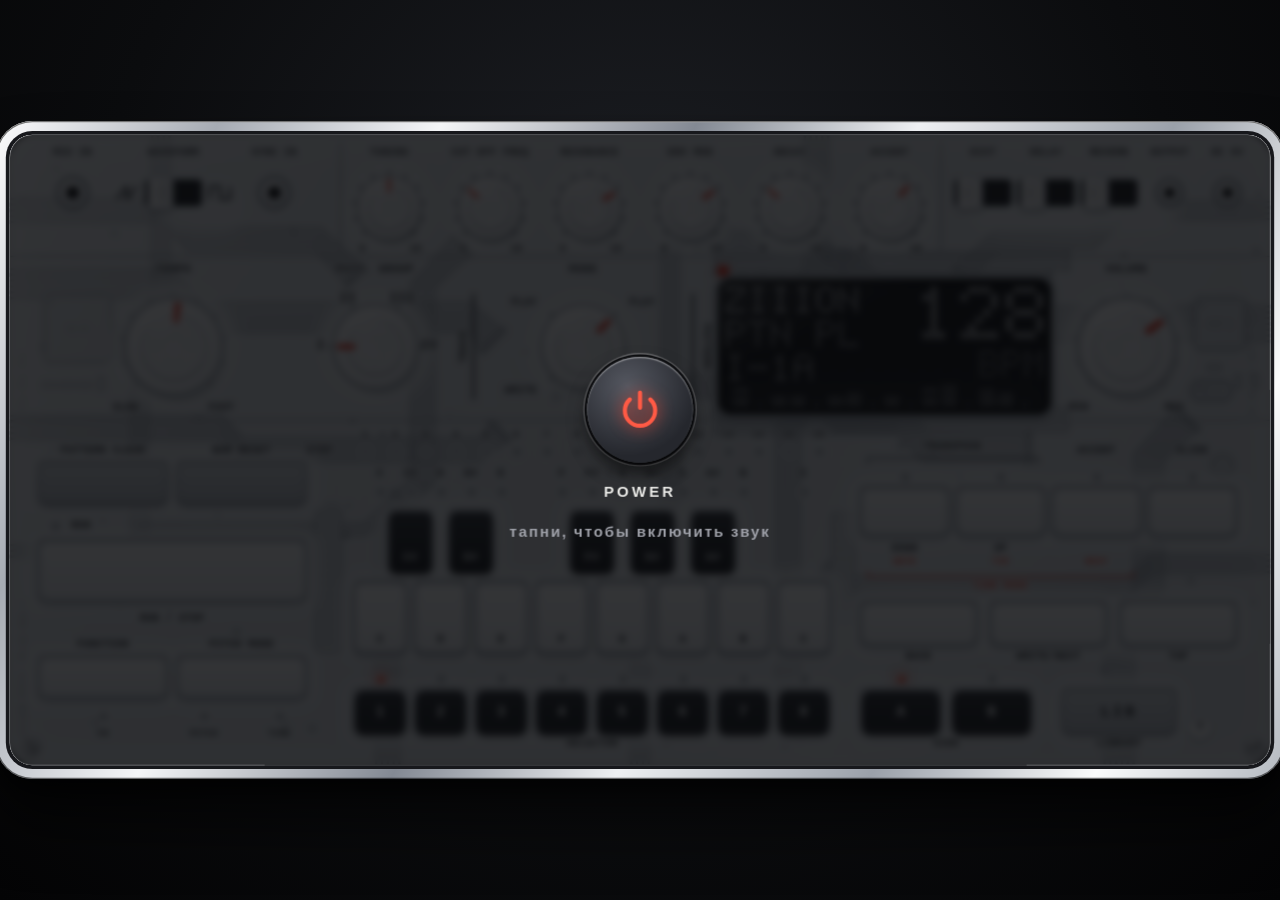
==== commit cd825069: "Add files via upload" ====
--- a/index.html
+++ b/index.html
@@ -19,7 +19,7 @@
 #desk{position:fixed;inset:0;background:radial-gradient(ellipse at 50% 30%,#1d1f24 0%,#0b0c0e 60%,#040405 100%)}
 #stage{position:absolute;left:0;top:0;width:1000px;height:500px;transform-origin:0 0;will-change:transform}
 
-/* body: frosted polycarbonate over a PCB, chrome rim */
+/* body: frosted plastic over a PCB, chrome rim */
 #chassis{position:absolute;inset:0;border-radius:18px;overflow:hidden;background:#d5d9de;
   box-shadow:0 0 0 3px #17181c,inset 0 0 0 1px rgba(255,255,255,.9)}
 #chassis::before{content:"";position:absolute;inset:0;pointer-events:none;border-radius:18px;z-index:50;
@@ -158,6 +158,8 @@
 #help .exp{display:flex;gap:10px;margin-top:10px}
 #help .xbtn{padding:10px 14px;border-radius:4px;background:linear-gradient(180deg,#f6f7f8 0%,#eceef0 50%,#e2e5e8 100%);color:#1d1f24;font:800 11px/1 var(--mono);letter-spacing:.14em;box-shadow:0 3px 0 #a8aeb6,0 5px 6px rgba(0,0,0,.3),inset 0 1px 0 rgba(255,255,255,.8);cursor:pointer}
 #help .x{position:absolute;right:26px;top:18px;font:800 11px/1 var(--mono);color:#4a4f58;letter-spacing:.14em}
+.redsq.flash{animation:redflash .3s steps(2,end) 3}
+@keyframes redflash{50%{opacity:.15}}
 /* lite mode: cheaper rendering for older phones */
 html.lite .haze,html.lite .haze.round{box-shadow:none}
 html.lite #chassis,html.lite .rim{box-shadow:0 8px 14px rgba(0,0,0,.5)}
@@ -789,6 +791,7 @@
 const osdEl = el('', stage, '', '', 'div'); osdEl.id = 'osd';
 let osdTimer = 0;
 let dmHook = null; // set by the dot-matrix display
+let splashHook = null; // boot animation, set by the display
 function osd(text, ms) {
   osdEl.textContent = text;
   if (dmHook && dmHook(text, ms || 1200)) return;
@@ -999,7 +1002,7 @@
   ['AMBIENT', 'AMBIENT', 90, 'D1^ _ _ _ A1 _ _ _ F1^ _ _ . C2~ D2 _ _', [.5, .4, .5, .45, .85, .4], 1, 0, 1, 1],
   ['AMBIENT', 'DRIFT', 76, 'G1^ _ _ _ _ _ _ _ D2^ _ _ _ A1~ G1 _ _', [.5, .46, .4, .35, .9, .3], 0, 0, 1, 1],
   ['ACID', 'ACID RAIN', 126, 'G1^ . G1 . D2 . G1~ A#1 G1 . G1^ . F2~ D2 . G1', [.5, .3, .78, .72, .28, .7], 0, 0, 1, 0],
-  ['ACID', '303 SAW', 134, 'C2^ C2 . C3 C2 . D#2~ C2 . C2^ . C3 . A#1~ C2 .', [.5, .27, .75, .8, .26, .8], 0, 1, 0, 0],
+  ['ACID', 'ACID SAW', 134, 'C2^ C2 . C3 C2 . D#2~ C2 . C2^ . C3 . A#1~ C2 .', [.5, .27, .75, .8, .26, .8], 0, 1, 0, 0],
   ['ACID', 'WARP', 142, 'D2^ . D3 D2 . D2 A2~ . D2^ . D3 . D2 F2~ .', [.5, .35, .85, .75, .2, .85], 0, 1, 1, 0],
   ['ACID', 'SLOW BURN', 112, 'A1^ . . A1 . A1~ C2 . A1 . . A1^ . D2~ C2 .', [.5, .2, .8, .6, .5, .6], 0, 0, 1, 1],
   ['TECHNO', 'ROLLING', 135, 'F1 F1 . F1 F1^ . F1 F1 . F1 F1 . F2 . F1 .', [.5, .27, .45, .4, .2, .6], 0, 0, 0, 0],
@@ -1571,7 +1574,7 @@
   powering = true;
   const ok = await powerOn();
   powering = false;
-  if (ok) powerEl.classList.add('gone');
+  if (ok) { powerEl.classList.add('gone'); if (splashHook) splashHook(); }
 });
 /* ================= logic ================= */
 const undoStack = [];
@@ -1829,7 +1832,7 @@
 /* ---- PWA bits ---- */
 (function pwa() {
   try {
-    const icon = '[data-uri]';
+    const icon = '[data-uri]';
     const l = document.createElement('link'); l.rel = 'apple-touch-icon'; l.href = icon; document.head.appendChild(l);
     const mf = { name: 'ZIIION Pocket Bass', short_name: 'ZIIION', start_url: './', display: 'standalone', orientation: 'landscape', background_color: '#0b0c0f', theme_color: '#0b0c0f', icons: [{ src: icon, sizes: '512x512', type: 'image/png' }] };
     const m = document.createElement('link'); m.rel = 'manifest'; m.href = URL.createObjectURL(new Blob([JSON.stringify(mf)], { type: 'application/manifest+json' })); document.head.appendChild(m);
@@ -1843,7 +1846,7 @@
   const rnd = () => (seed = (seed * 1664525 + 1013904223) >>> 0) / 4294967296;
   const ri = (a, b) => a + Math.floor(rnd() * (b - a + 1));
 
-  /* ---------- chrome rim around the polycarbonate body ---------- */
+  /* ---------- chrome rim around the frosted body ---------- */
   const rim = el('rim', stage, '');
   stage.insertBefore(rim, chassis);
 
@@ -1890,7 +1893,7 @@
     svg += '<circle cx="' + (x + 5) + '" cy="' + (y + 5) + '" r="1.6" fill="' + TR + '"/><text x="' + (x + w / 2) + '" y="' + (y + h / 2 + 2.2) + '" text-anchor="middle" font-size="6.5" font-family="ui-monospace,Menlo,Consolas,monospace" fill="#69707a">' + name + '</text>';
   }
   const res = (x, y, v) => { svg += '<rect x="' + x + '" y="' + y + '" width="' + (v ? 5 : 11) + '" height="' + (v ? 11 : 5) + '" rx="1" fill="#bfc4ca" stroke="' + TR + '" stroke-width="1"/>'; };
-  chip(28, 128, 52, 52, 'ZN-303', 6.5);
+  chip(28, 128, 52, 52, 'ZN-01', 6.5);
   chip(940, 130, 40, 40, 'DSP-1', 6.5);
   chip(938, 196, 30, 14, 'MX-4', 5);
   res(26, 196, 0); res(40, 196, 0); res(54, 196, 0); res(70, 192, 1); res(84, 150, 1); res(84, 164, 1);
@@ -1926,7 +1929,7 @@
   haze();
 
   /* ---------- red accent ---------- */
-  el('redsq', chassis, 'left:562px;top:104px');
+  const redsq = el('redsq', chassis, 'left:562px;top:104px');
 
   /* ---------- dot-matrix display ---------- */
   const COLS = 84, ROWS = 32, PITCH = 3, PAD_ = 6;
@@ -1991,7 +1994,9 @@
   }
   const width = (s, sc) => String(s).length * 6 * (sc || 1) - (sc || 1);
 
+  let splashing = false;
   function draw() {
+    if (splashing) return;
     ctx.clearRect(0, 0, cv.width, cv.height);
     ctx.drawImage(bg, 0, 0);
     const bpm = String(bpmOf(S.k.tempo));
@@ -2041,6 +2046,42 @@
     return text_ != null;
   };
   draw();
+
+  /* ---------- boot splash: dots fly in from all over the display and form the logo ---------- */
+  function splash() {
+    const g = [];
+    let cx0 = 7;
+    for (const ch of 'ZIIION') {
+      const gl = G[ch];
+      for (let r = 0; r < 7; r++) for (let c = 0; c < 5; c++) if (gl[r][c]) for (let u = 0; u < 2; u++) for (let v = 0; v < 2; v++) g.push([cx0 + c * 2 + u, 9 + r * 2 + v, rnd() * COLS, rnd() * ROWS, rnd() * .7]);
+      cx0 += 12;
+    }
+    try { // short quiet bass blip
+      const ac = engine.ctx, o = ac.createOscillator(), f = ac.createBiquadFilter(), gn = ac.createGain(), t = ac.currentTime;
+      o.type = 'sawtooth'; o.frequency.value = 41.2; f.type = 'lowpass'; f.Q.value = 6;
+      f.frequency.setValueAtTime(180, t); f.frequency.exponentialRampToValueAtTime(1600, t + .7); f.frequency.exponentialRampToValueAtTime(300, t + 1.5);
+      gn.gain.setValueAtTime(0, t); gn.gain.linearRampToValueAtTime(.16, t + .6); gn.gain.exponentialRampToValueAtTime(.001, t + 1.7);
+      o.connect(f); f.connect(gn); gn.connect(ac.destination); o.start(t); o.stop(t + 1.8);
+    } catch (e) { /* ignore */ }
+    splashing = true;
+    const t0 = performance.now();
+    const skip = () => { splashing = false; window.removeEventListener('pointerdown', skip, true); draw(); };
+    window.addEventListener('pointerdown', skip, true);
+    (function step(now) {
+      if (!splashing) return;
+      const t = (now - t0) / 1000;
+      if (t > 2.5) { skip(); return; }
+      ctx.clearRect(0, 0, cv.width, cv.height); ctx.drawImage(bg, 0, 0);
+      const fade = t > 1.9 ? Math.max(0, (2.5 - t) / .6) : 1;
+      for (const d of g) {
+        const k = Math.min(1, Math.max(0, (t - d[4] * .8) / .9)), e = 1 - Math.pow(1 - k, 3);
+        dot(Math.round(d[2] + (d[0] - d[2]) * e), Math.round(d[3] + (d[1] - d[3]) * e), (.3 + .7 * e) * fade);
+      }
+      if (t > 1.5 && !redsq.classList.contains('flash')) { redsq.classList.add('flash'); setTimeout(() => redsq.classList.remove('flash'), 900); }
+      requestAnimationFrame(step);
+    })(t0);
+  }
+  splashHook = splash;
 })();
 /* ---- boot ---- */
 fit();
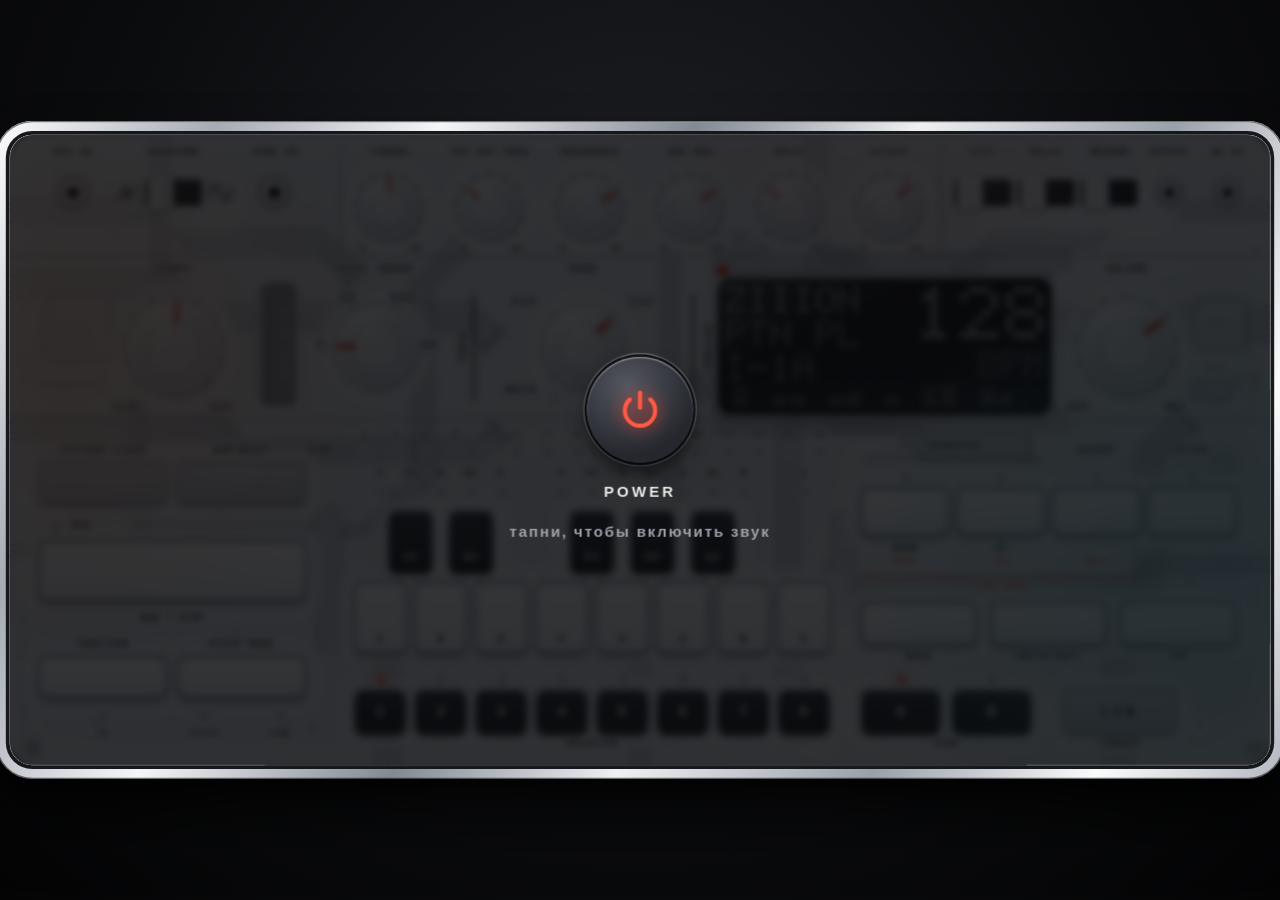
==== commit 4d0ab6b9: "Add files via upload" ====
--- a/index.html
+++ b/index.html
@@ -12,7 +12,7 @@
 <style>
 :root{--ink:#1d1f24;--ink2:#4a4f58;--line:#8d939c;--red:#e8321e;--led-off:#b9bdc4;
   --mono:ui-monospace,"SF Mono",Menlo,Consolas,"Courier New",monospace;--sans:"Helvetica Neue",Helvetica,Arial,sans-serif;
-  --pcb:none;--sheet:linear-gradient(rgba(240,242,244,.82),rgba(234,237,240,.82))}
+  --pcb:none;--sheet:radial-gradient(ellipse 40% 65% at 0% 35%,rgba(255,150,105,.3),rgba(255,150,105,0) 70%),radial-gradient(ellipse 45% 70% at 100% 75%,rgba(80,200,225,.34),rgba(80,200,225,0) 70%),linear-gradient(rgba(240,242,244,.8),rgba(234,237,240,.8))}
 *{box-sizing:border-box;-webkit-tap-highlight-color:transparent}
 html,body{margin:0;height:100%;background:#0b0c0f;overflow:hidden;overscroll-behavior:none;touch-action:none;
   user-select:none;-webkit-user-select:none;-webkit-touch-callout:none;font-family:var(--sans)}
@@ -45,7 +45,7 @@
 
 /* labels: technical mono, with a halo so the board never swallows them */
 .lab{position:absolute;white-space:nowrap;font:600 8.5px/1 var(--mono);letter-spacing:.06em;color:var(--ink);text-transform:uppercase;
-  pointer-events:none;transform:translate(-50%,-50%);text-shadow:0 0 2px #e6e9ec,0 0 2px #e6e9ec,0 0 4px #e6e9ec,0 0 6px #e6e9ec}
+  pointer-events:none;transform:translate(-50%,-50%);text-shadow:0 0 2px #eef0f3,0 0 2px #eef0f3,0 0 3px #eef0f3,0 0 4px #eef0f3,0 0 6px #eef0f3,0 0 8px #eef0f3}
 .lab.sm{font-size:8px;letter-spacing:.04em}
 .lab.lg{font-size:10px}
 .brk{position:absolute;border:1px solid var(--ink2);border-bottom:none;height:5px;pointer-events:none}
@@ -55,6 +55,11 @@
   box-shadow:0 0 0 2px #c3c7cd,0 0 0 3px #7e848d,0 3px 8px rgba(30,36,46,.35),inset 0 0 12px rgba(0,0,0,.9)}
 .dmglass{position:absolute;inset:0;border-radius:10px;
   background:linear-gradient(155deg,rgba(255,255,255,.16) 0%,rgba(255,255,255,0) 34%),linear-gradient(0deg,rgba(255,255,255,.04),rgba(255,255,255,0) 40%)}
+/* coloured edge light */
+#chassis::before{content:"";position:absolute;inset:0;pointer-events:none;border-radius:inherit;
+  background:radial-gradient(ellipse 45% 70% at 0% 35%,rgba(255,150,105,.38),rgba(255,150,105,0) 70%),
+    radial-gradient(ellipse 50% 75% at 100% 70%,rgba(80,200,225,.4),rgba(80,200,225,0) 70%),
+    radial-gradient(ellipse 30% 40% at 70% 0%,rgba(255,170,190,.22),rgba(255,170,190,0) 70%)}
 /* LEDs: small round dots, red when lit */
 .led{position:absolute;width:7px;height:7px;margin:-3.5px 0 0 -3.5px;border-radius:50%;background:var(--led-off);
   box-shadow:inset 0 0 0 1px #9fa5ad,0 0 0 2.5px rgba(232,235,238,.92)}
@@ -85,6 +90,14 @@
 .kgloss{position:absolute;inset:0;border-radius:50%;pointer-events:none;
   background:radial-gradient(ellipse 50% 30% at 36% 19%,rgba(255,255,255,.55),rgba(255,255,255,0) 70%)}
 .knob.active .kshadow{transform:translate(4%,7%)}
+/* glass knobs */
+.kbase{background:radial-gradient(circle,rgba(255,255,255,.0) 0,rgba(255,255,255,.0) 86%,rgba(120,130,142,.45) 92%,rgba(255,255,255,.7) 97%,rgba(0,0,0,0) 100%)}
+.kshadow{background:radial-gradient(circle,rgba(60,70,84,.2) 55%,rgba(0,0,0,0) 74%)}
+.kbody{background:radial-gradient(circle at 38% 28%,rgba(255,255,255,.75) 0%,rgba(236,240,244,.42) 45%,rgba(206,214,222,.38) 100%);
+  box-shadow:0 2px 5px rgba(50,60,72,.3),0 0 0 1px rgba(130,140,152,.85),inset 0 0 0 2px rgba(255,255,255,.75),inset 0 -5px 8px rgba(150,170,190,.35)}
+.kcap{inset:19%;background:radial-gradient(circle at 50% 50%,rgba(255,255,255,.1) 0 38%,rgba(255,255,255,.55) 40%,rgba(200,210,220,.3) 62%,rgba(255,255,255,.65) 100%);
+  box-shadow:inset 0 0 0 1px rgba(255,255,255,.9),inset 0 0 0 3px rgba(150,162,176,.28),0 1px 2px rgba(50,60,72,.3)}
+.kind{top:1%;width:5.5%;height:26%;background:linear-gradient(var(--red),#c82612)}
 /* buttons: flat matte pads */
 .btn{position:absolute;border-radius:7px;touch-action:none;cursor:pointer;display:flex;align-items:center;justify-content:center;
   font:700 12px/1 var(--mono);letter-spacing:.04em;color:var(--ink);
@@ -112,6 +125,12 @@
 .wkey.down{transform:translateY(3px);box-shadow:0 1px 0 #a4aab2,inset 0 0 0 1px #9aa0a8}
 .bkey.down{transform:translateY(3px);box-shadow:0 1px 0 #000,inset 0 0 0 1px #3a3d44}
 .slot{position:absolute;border-radius:6px;background:#cdd1d6;box-shadow:inset 0 1px 2px rgba(50,56,66,.35);pointer-events:none}
+
+/* contrast pass: light pads read clearly on the coloured sheet */
+.btn:not(.dark):not(.grey){background:linear-gradient(180deg,rgba(255,255,255,.95) 0%,rgba(244,246,248,.9) 55%,rgba(226,230,234,.9) 100%);
+  box-shadow:0 2px 0 #8d949d,0 4px 7px rgba(40,50,64,.34),inset 0 0 0 1px #8f969f,inset 0 1px 0 #fff}
+.btn:not(.dark):not(.grey).down{box-shadow:0 .5px 0 #8d949d,inset 0 0 0 1px #7f8690,inset 0 2px 4px rgba(40,50,64,.22)}
+.wkey{box-shadow:0 3px 0 #8d949d,0 5px 8px rgba(40,50,64,.3),inset 0 0 0 1px #9aa1aa}
 /* jacks & switches */
 .jack{position:absolute;width:24px;height:24px;margin:-12px 0 0 -12px;border-radius:50%;
   background:radial-gradient(circle at 38% 30%,#fbfbfc,#d4d7dc 60%,#aeb4bb);
@@ -186,7 +205,7 @@
 #lib .gh{font:800 10px/1 var(--mono);letter-spacing:.24em;color:#4a4f58;margin:10px 0 7px}
 #lib .gr{display:grid;grid-template-columns:repeat(3,1fr);gap:8px}
 #lib .row{position:relative;display:flex;align-items:center;gap:10px;padding:8px 11px;border-radius:5px;cursor:pointer;
- background:linear-gradient(180deg,#f8f9fa,#eceef0);box-shadow:0 2px 0 #a8aeb6,0 3px 4px rgba(0,0,0,.25),inset 0 1px 0 rgba(255,255,255,.8)}
+ background:linear-gradient(180deg,rgba(255,255,255,.78),rgba(240,244,248,.55));box-shadow:0 0 0 1px rgba(255,255,255,.85),0 2px 6px rgba(60,72,88,.28),inset 0 1px 0 #fff,inset 0 -6px 10px rgba(150,170,190,.18)}
 #lib .row:active{transform:translateY(1px)}
 #lib .row.cur{background:linear-gradient(180deg,#2a2c31,#141518);box-shadow:0 2px 0 #000,0 3px 5px rgba(0,0,0,.4),inset 0 1px 0 rgba(255,255,255,.2)}
 #lib .rt{flex:1;min-width:0}
@@ -201,9 +220,12 @@
 #lib .row.cur .mini i{background:#c9cbd6}#lib .row.cur .mini i.a{background:#ff6a52}#lib .row.cur .mini i.r{background:#6a6d80}#lib .row.cur .mini i.t{background:#9395a6}
 #lib .row u{text-decoration:none;color:#5f616a;font:400 18px/1 Arial;padding:4px 2px 4px 6px}
 #lib .row.cur u{color:#c9cbd6}
-#lib .ln{flex:1;min-width:0;padding:9px 11px;border-radius:4px;border:0;background:#a0a3ab;color:#1d1f24;font:700 16px/1.2 var(--sans);
- letter-spacing:.06em;box-shadow:inset 0 2px 4px rgba(0,0,0,.4),0 1px 0 rgba(255,255,255,.6);outline:none}
-#lib .ln::placeholder{color:#5f616a}
+#lib .ln{flex:1;min-width:0;padding:9px 11px;border-radius:4px;border:0;background:rgba(255,255,255,.55);color:#1d1f24;font:700 16px/1.2 var(--mono);
+ letter-spacing:.08em;box-shadow:0 0 0 1px rgba(143,149,158,.8),inset 0 2px 4px rgba(70,84,100,.22),0 1px 0 #fff;outline:none}
+#lib .ln::placeholder{color:#7b818b}
+#lib .lb,#lib .tg{background:linear-gradient(180deg,rgba(255,255,255,.85),rgba(236,241,246,.6));box-shadow:0 0 0 1px rgba(255,255,255,.85),0 2px 6px rgba(60,72,88,.3),inset 0 1px 0 #fff,inset 0 -5px 8px rgba(150,170,190,.18)}
+#lib .lb:active{box-shadow:0 0 0 1px rgba(255,255,255,.85),0 1px 2px rgba(60,72,88,.3),inset 0 1px 3px rgba(60,72,88,.25)}
+#lib .tg.on,#lib .lb.done{background:linear-gradient(180deg,#2a2c31,#141518);box-shadow:0 2px 6px rgba(0,0,0,.4),inset 0 1px 0 rgba(255,255,255,.2)}
 /* tutorial */
 #help .tabs{display:flex;gap:7px;margin:0 0 14px;padding-right:110px}
 #help .tabs span{padding:9px 14px;border-radius:4px;background:linear-gradient(180deg,#e0e3e7,#d3d7dc);color:#4a4f58;font:800 10.5px/1 var(--mono);letter-spacing:.14em;
@@ -1342,13 +1364,15 @@
 /* ---- tutorial (tabs, schematic of the panel, mode knob, example pattern) ---- */
 const SVGNS = 'http://www.w3.org/2000/svg';
 function schem(marks) {
-  let h = '<svg viewBox="0 0 1000 500" class="schem"><rect x="4" y="4" width="992" height="492" rx="26" fill="#dcdee3" stroke="#62656d" stroke-width="4"/>' +
-    '<line x1="8" x2="992" y1="96" y2="96" stroke="#3b3c42" stroke-width="3"/><line x1="8" x2="992" y1="226" y2="226" stroke="#3b3c42" stroke-width="3"/>';
+  let h = '<svg viewBox="0 0 1000 500" class="schem"><defs><radialGradient id="sgw" cx="0" cy=".35" r=".5"><stop offset="0" stop-color="#ff9669" stop-opacity=".45"/><stop offset="1" stop-color="#ff9669" stop-opacity="0"/></radialGradient><radialGradient id="sgc" cx="1" cy=".75" r=".5"><stop offset="0" stop-color="#50c8e1" stop-opacity=".5"/><stop offset="1" stop-color="#50c8e1" stop-opacity="0"/></radialGradient><radialGradient id="sgk" cx=".38" cy=".28" r=".85"><stop offset="0" stop-color="#fff" stop-opacity=".95"/><stop offset="1" stop-color="#c8d0d8" stop-opacity=".6"/></radialGradient></defs>' +
+    '<rect x="4" y="4" width="992" height="492" rx="26" fill="#eceff2" stroke="#8f959e" stroke-width="3"/><rect x="4" y="4" width="992" height="492" rx="26" fill="url(#sgw)"/><rect x="4" y="4" width="992" height="492" rx="26" fill="url(#sgc)"/>' +
+    '<line x1="8" x2="992" y1="96" y2="96" stroke="#8d939c" stroke-width="2"/><line x1="8" x2="992" y1="226" y2="226" stroke="#8d939c" stroke-width="2"/>';
+  const gk = (x, y, r) => '<circle cx="' + x + '" cy="' + (y + 3) + '" r="' + r + '" fill="#3c4654" opacity=".18"/><circle cx="' + x + '" cy="' + y + '" r="' + r + '" fill="url(#sgk)" stroke="#8f959e" stroke-width="2"/><circle cx="' + x + '" cy="' + y + '" r="' + (r * .6) + '" fill="#fff" fill-opacity=".45" stroke="#b4bcc6" stroke-width="1.5"/><rect x="' + (x - 1.8) + '" y="' + (y - r * .96) + '" width="3.6" height="' + (r * .5) + '" fill="#e8321e"/>';
   const circ = (x, y, r, f) => '<circle cx="' + x + '" cy="' + y + '" r="' + r + '" fill="' + (f || '#17181b') + '"/>';
-  [301, 381, 460, 540, 619, 698].forEach(x => { h += circ(x, 58, 24, '#8f929b') + circ(x, 58, 18, '#e6e7ea'); });
+  [301, 381, 460, 540, 619, 698].forEach(x => { h += gk(x, 58, 24); });
   [130, 772, 822, 872].forEach(x => { h += '<rect x="' + (x - 24) + '" y="38" width="48" height="18" rx="4" fill="#17181b"/>'; });
   [50, 210, 920, 966].forEach(x => { h += circ(x, 46, 12, '#8d909a'); });
-  [[130, 168, 37], [290, 168, 32], [455, 168, 32], [886, 168, 37]].forEach(k => { h += circ(k[0], k[1], k[2], '#8f929b') + circ(k[0], k[1], k[2] * 0.76, '#e6e7ea'); });
+  [[130, 168, 37], [290, 168, 32], [455, 168, 32], [886, 168, 37]].forEach(k => { h += gk(k[0], k[1], k[2]); });
   h += '<rect x="562" y="114" width="264" height="108" rx="10" fill="#070708"/><text x="574" y="140" font-family="Courier New,monospace" font-weight="700" font-size="22" fill="#f4f5f7">ZIIION</text><text x="812" y="150" text-anchor="end" font-family="Courier New,monospace" font-weight="700" font-size="52" fill="#f4f5f7">128</text><rect x="562" y="104" width="8" height="8" fill="#e8321e"/>';
   [[24, 261, 100, 31, '#c5cad0'], [134, 261, 100, 31, '#c5cad0'], [24, 323, 210, 46, '#f6f7f8'], [24, 415, 100, 31, '#f6f7f8'], [134, 415, 100, 31, '#f6f7f8']]
     .forEach(r => { h += '<rect x="' + r[0] + '" y="' + r[1] + '" width="' + r[2] + '" height="' + r[3] + '" rx="5" fill="' + r[4] + '" stroke="#a8aeb6" stroke-width="2"/>'; });
@@ -1393,12 +1417,12 @@
 }
 const HELP_PAGES = [
   [() => T('СТАРТ', 'START'), () =>
-    '<div class="fig">' + schem([{ x: 129, y: 346, n: 1, box: [20, 318, 218, 56] }, { x: 462, y: 328, n: 2, box: [270, 293, 385, 125] }, { x: 540, y: 58, n: 3, box: [280, 30, 440, 56] }, { x: 607, y: 134, n: 4, box: [560, 144, 94, 50] }, { x: 880, y: 455, n: 5, box: [832, 436, 96, 42] }]) + '</div>' +
+    '<div class="fig">' + schem([{ x: 129, y: 346, n: 1, box: [20, 318, 218, 56] }, { x: 462, y: 328, n: 2, box: [270, 293, 385, 125] }, { x: 540, y: 58, n: 3, box: [280, 30, 440, 56] }, { x: 607, y: 212, n: 4, box: [560, 144, 94, 50] }, { x: 880, y: 455, n: 5, box: [832, 436, 96, 42] }]) + '</div>' +
     '<ol class="steps">' +
     '<li>' + T('<b>RUN/STOP</b> — запуск. Паттерн <i>I‑1A</i> уже записан.', '<b>RUN/STOP</b> starts playback. Pattern <i>I‑1A</i> is already loaded.') + '</li>' +
     '<li>' + T('<b>Клавиши C…C</b> играют вживую. На Mac: <b>A W S E D F T G Y H U J K</b>, пробел — RUN.', '<b>Keys C…C</b> play live. On a computer: <b>A W S E D F T G Y H U J K</b>, Space = RUN.') + '</li>' +
     '<li>' + T('<b>CUT OFF</b>, <b>RESONANCE</b>, <b>ENV MOD</b> — основа кислотного звука. Ручки: свайп вверх/вниз, двойной тап — сброс.', '<b>CUT OFF</b>, <b>RESONANCE</b> and <b>ENV MOD</b> make the acid sound. Knobs: swipe up/down, double‑tap to reset.') + '</li>' +
-    '<li>' + T('<b>TEMPO</b> или несколько тапов по <b>TAP</b>. Темп виден на красном дисплее.', 'Turn <b>TEMPO</b> or tap <b>TAP</b> a few times. The tempo shows on the red display.') + '</li>' +
+    '<li>' + T('<b>TEMPO</b> или несколько тапов по <b>TAP</b>. Темп виден на дисплее.', 'Turn <b>TEMPO</b> or tap <b>TAP</b> a few times. The tempo shows on the display.') + '</li>' +
     '<li>' + T('<b>LIB</b> — готовые пресеты и рандом.', '<b>LIB</b> opens ready‑made presets and a random button.') + '</li></ol>'],
   [() => T('ПАНЕЛЬ', 'PANEL'), () =>
     '<div class="fig">' + schem([{ x: 130, y: 20, n: 1 }, { x: 460, y: 20, n: 2 }, { x: 822, y: 20, n: 3 }, { x: 290, y: 118, n: 4, box: [254, 130, 72, 76] }, { x: 455, y: 118, n: 5, box: [419, 130, 72, 76] }, { x: 886, y: 118, n: 6 }, { x: 129, y: 246, n: 7, box: [20, 256, 218, 40] }, { x: 462, y: 428, n: 8, box: [270, 436, 385, 42] }, { x: 810, y: 342, n: 9 }]) + '</div>' +
@@ -1911,6 +1935,11 @@
   tx(12, 220, 'TP1  TP2  TP3', -90); tx(988, 224, 'J4  CN-FFC 16P', -90);
   tx(556, 224, 'R101  R102  C21  C22  L3', 0); tx(556, 112, 'U7 / U8   PWR-IN   GND', 0);
   tx(330, 224, '+ - + -', 0); tx(250, 296, 'FFC-A', 0);
+  (function dip(x, y, w, h, n) {
+    for (let i = 0; i < n; i++) { const yy = y + 8 + i * ((h - 16) / (n - 1)); svg += '<rect x="' + (x - 6) + '" y="' + (yy - 1.5) + '" width="7" height="3" fill="#9aa0a8"/><rect x="' + (x + w - 1) + '" y="' + (yy - 1.5) + '" width="7" height="3" fill="#9aa0a8"/>'; }
+    svg += '<rect x="' + (x + 2) + '" y="' + (y + 3) + '" width="' + w + '" height="' + h + '" rx="3" fill="#000" opacity=".18"/><rect x="' + x + '" y="' + y + '" width="' + w + '" height="' + h + '" rx="3" fill="#2a2d33" stroke="#14161a"/>';
+    svg += '<circle cx="' + (x + w / 2) + '" cy="' + (y + 2) + '" r="3" fill="#14161a"/><text transform="translate(' + (x + w / 2 + 3) + ' ' + (y + h / 2) + ') rotate(90)" text-anchor="middle" font-size="6.5" font-family="ui-monospace,Menlo,monospace" fill="#aab0b8">ZN-2800  SEQ/DSP</text>';
+  })(200, 118, 26, 96, 14);
   const pcb = document.createElementNS('http://www.w3.org/2000/svg', 'svg');
   pcb.setAttribute('viewBox', '0 0 1000 500'); pcb.setAttribute('class', 'pcb'); pcb.innerHTML = svg;
   chassis.insertBefore(pcb, chassis.firstChild);
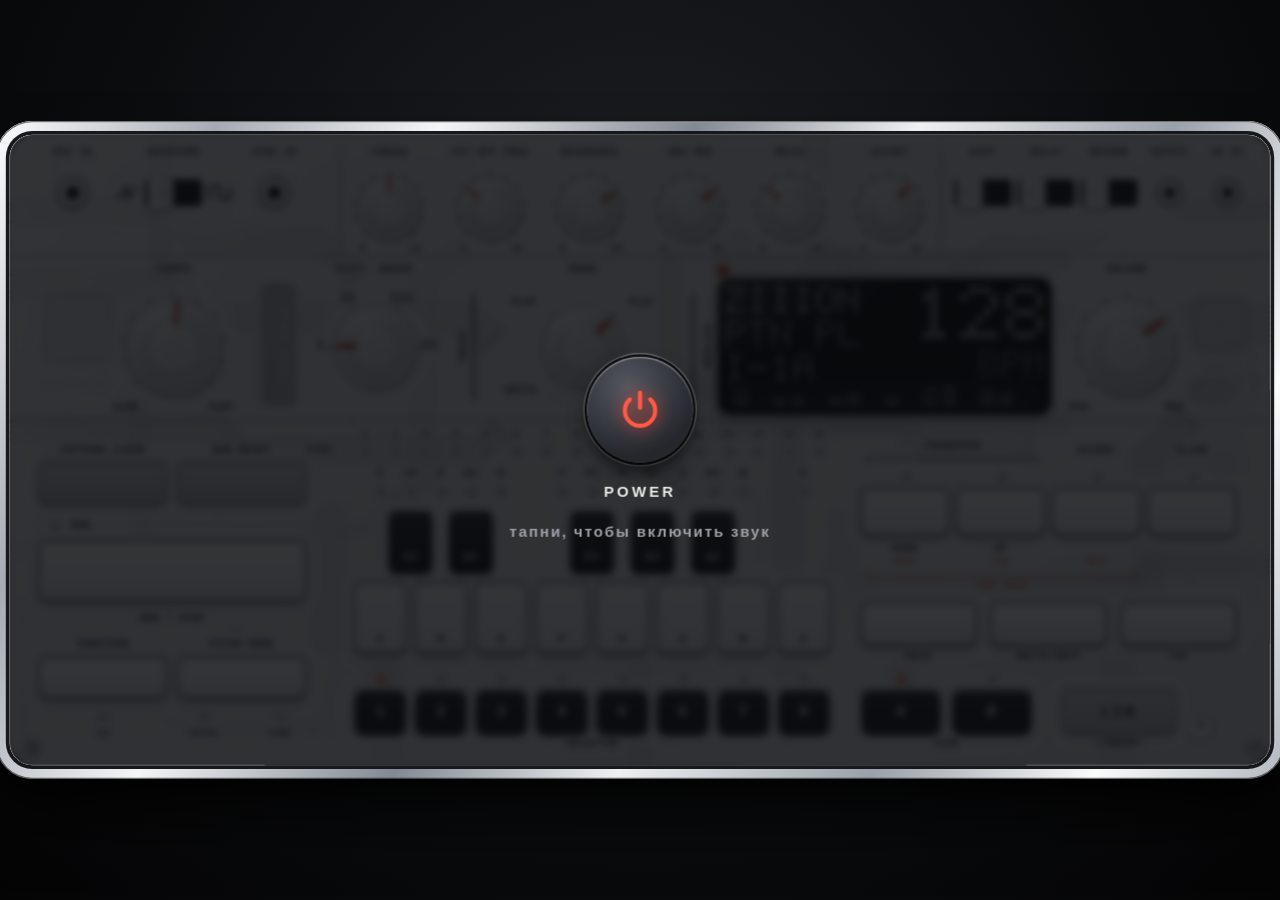
==== commit ae7fd5cc: "Add files via upload" ====
--- a/index.html
+++ b/index.html
@@ -10,9 +10,9 @@
 <meta name="theme-color" content="#0b0c0f">
 <title>ZIIION · Pocket Bass Sequencer</title>
 <style>
-:root{--ink:#1d1f24;--ink2:#4a4f58;--line:#8d939c;--red:#e8321e;--led-off:#b9bdc4;
+:root{--ink:#1d1f24;--ink2:#4a4f58;--line:#8d939c;--red:#c8452f;--led-off:#b9bdc4;
   --mono:ui-monospace,"SF Mono",Menlo,Consolas,"Courier New",monospace;--sans:"Helvetica Neue",Helvetica,Arial,sans-serif;
-  --pcb:none;--sheet:radial-gradient(ellipse 40% 65% at 0% 35%,rgba(255,150,105,.3),rgba(255,150,105,0) 70%),radial-gradient(ellipse 45% 70% at 100% 75%,rgba(80,200,225,.34),rgba(80,200,225,0) 70%),linear-gradient(rgba(240,242,244,.8),rgba(234,237,240,.8))}
+  --pcb:none;--sheet:linear-gradient(rgba(244,245,247,.9),rgba(238,240,242,.9))}
 *{box-sizing:border-box;-webkit-tap-highlight-color:transparent}
 html,body{margin:0;height:100%;background:#0b0c0f;overflow:hidden;overscroll-behavior:none;touch-action:none;
   user-select:none;-webkit-user-select:none;-webkit-touch-callout:none;font-family:var(--sans)}
@@ -29,7 +29,7 @@
   box-shadow:0 34px 48px rgba(0,0,0,.6),0 8px 14px rgba(0,0,0,.5),inset 0 0 0 1px rgba(0,0,0,.55),inset 0 1px 0 #fff}
 .pcb{position:absolute;inset:0;width:100%;height:100%;pointer-events:none}
 .frost{position:absolute;inset:0;pointer-events:none;
-  background:linear-gradient(160deg,rgba(236,239,242,.5) 0%,rgba(226,230,234,.42) 55%,rgba(218,222,227,.5) 100%)}
+  background:linear-gradient(160deg,rgba(238,241,244,.76) 0%,rgba(230,234,238,.7) 55%,rgba(222,226,231,.76) 100%)}
 .frost::after{content:"";position:absolute;inset:0;
   background:linear-gradient(118deg,rgba(255,255,255,.38) 0%,rgba(255,255,255,0) 22%,rgba(255,255,255,0) 60%,rgba(255,255,255,.16) 72%,rgba(255,255,255,0) 84%)}
 .haze{position:absolute;pointer-events:none;border-radius:10px;background:rgba(232,235,238,.92);box-shadow:0 0 9px 6px rgba(232,235,238,.9)}
@@ -41,7 +41,7 @@
   box-shadow:0 1px 0 rgba(255,255,255,.8),0 2px 3px rgba(0,0,0,.4),inset 0 0 0 1px rgba(0,0,0,.3)}
 .screw::after{content:"";position:absolute;left:2px;right:2px;top:6px;height:2px;border-radius:1px;background:#3d3f46;
   box-shadow:0 1px 0 rgba(255,255,255,.5);transform:rotate(var(--r,0deg))}
-.redsq{position:absolute;width:8px;height:8px;background:var(--red);box-shadow:0 0 6px rgba(232,50,30,.55)}
+.redsq{position:absolute;width:8px;height:8px;background:var(--red);box-shadow:0 0 6px rgba(200,69,47,.55)}
 
 /* labels: technical mono, with a halo so the board never swallows them */
 .lab{position:absolute;white-space:nowrap;font:600 8.5px/1 var(--mono);letter-spacing:.06em;color:var(--ink);text-transform:uppercase;
@@ -55,16 +55,11 @@
   box-shadow:0 0 0 2px #c3c7cd,0 0 0 3px #7e848d,0 3px 8px rgba(30,36,46,.35),inset 0 0 12px rgba(0,0,0,.9)}
 .dmglass{position:absolute;inset:0;border-radius:10px;
   background:linear-gradient(155deg,rgba(255,255,255,.16) 0%,rgba(255,255,255,0) 34%),linear-gradient(0deg,rgba(255,255,255,.04),rgba(255,255,255,0) 40%)}
-/* coloured edge light */
-#chassis::before{content:"";position:absolute;inset:0;pointer-events:none;border-radius:inherit;
-  background:radial-gradient(ellipse 45% 70% at 0% 35%,rgba(255,150,105,.38),rgba(255,150,105,0) 70%),
-    radial-gradient(ellipse 50% 75% at 100% 70%,rgba(80,200,225,.4),rgba(80,200,225,0) 70%),
-    radial-gradient(ellipse 30% 40% at 70% 0%,rgba(255,170,190,.22),rgba(255,170,190,0) 70%)}
 /* LEDs: small round dots, red when lit */
 .led{position:absolute;width:7px;height:7px;margin:-3.5px 0 0 -3.5px;border-radius:50%;background:var(--led-off);
   box-shadow:inset 0 0 0 1px #9fa5ad,0 0 0 2.5px rgba(232,235,238,.92)}
-.led.on{background:radial-gradient(circle at 42% 34%,#fff4f1 0%,#ff4a30 40%,#e8321e 100%);
-  box-shadow:0 0 0 2.5px rgba(232,235,238,.92),0 0 4px 1px rgba(232,50,30,.75),0 0 10px 3px rgba(232,50,30,.3)}
+.led.on{background:radial-gradient(circle at 42% 34%,#fff4f1 0%,#e0634c 40%,#c8452f 100%);
+  box-shadow:0 0 0 2.5px rgba(232,235,238,.92),0 0 4px 1px rgba(200,69,47,.75),0 0 10px 3px rgba(200,69,47,.3)}
 .led.cur{animation:cur .5s steps(1) infinite}
 @keyframes cur{50%{background:radial-gradient(circle at 42% 34%,#ffe7b8 0%,#ffa42a 40%,#c25a00 100%);box-shadow:0 0 0 2.5px rgba(232,235,238,.92),0 0 5px 2px rgba(255,160,40,.8)}}
 .led.dim{opacity:.45}
@@ -97,7 +92,7 @@
   box-shadow:0 2px 5px rgba(50,60,72,.3),0 0 0 1px rgba(130,140,152,.85),inset 0 0 0 2px rgba(255,255,255,.75),inset 0 -5px 8px rgba(150,170,190,.35)}
 .kcap{inset:19%;background:radial-gradient(circle at 50% 50%,rgba(255,255,255,.1) 0 38%,rgba(255,255,255,.55) 40%,rgba(200,210,220,.3) 62%,rgba(255,255,255,.65) 100%);
   box-shadow:inset 0 0 0 1px rgba(255,255,255,.9),inset 0 0 0 3px rgba(150,162,176,.28),0 1px 2px rgba(50,60,72,.3)}
-.kind{top:1%;width:5.5%;height:26%;background:linear-gradient(var(--red),#c82612)}
+.kind{top:1%;width:5.5%;height:26%;background:linear-gradient(var(--red),#a8321f)}
 /* buttons: flat matte pads */
 .btn{position:absolute;border-radius:7px;touch-action:none;cursor:pointer;display:flex;align-items:center;justify-content:center;
   font:700 12px/1 var(--mono);letter-spacing:.04em;color:var(--ink);
@@ -126,7 +121,7 @@
 .bkey.down{transform:translateY(3px);box-shadow:0 1px 0 #000,inset 0 0 0 1px #3a3d44}
 .slot{position:absolute;border-radius:6px;background:#cdd1d6;box-shadow:inset 0 1px 2px rgba(50,56,66,.35);pointer-events:none}
 
-/* contrast pass: light pads read clearly on the coloured sheet */
+/* contrast pass: light pads read clearly */
 .btn:not(.dark):not(.grey){background:linear-gradient(180deg,rgba(255,255,255,.95) 0%,rgba(244,246,248,.9) 55%,rgba(226,230,234,.9) 100%);
   box-shadow:0 2px 0 #8d949d,0 4px 7px rgba(40,50,64,.34),inset 0 0 0 1px #8f969f,inset 0 1px 0 #fff}
 .btn:not(.dark):not(.grey).down{box-shadow:0 .5px 0 #8d949d,inset 0 0 0 1px #7f8690,inset 0 2px 4px rgba(40,50,64,.22)}
@@ -214,7 +209,7 @@
 #lib .row.cur .rt b{color:#f4f5f7}#lib .row.cur .rt span{color:#b9bbc8}
 #lib .mini{display:flex;align-items:flex-end;gap:1.5px;height:19px;flex:0 0 auto}
 #lib .mini i{display:block;width:3px;background:#4a4f58;border-radius:1px;min-height:2px}
-#lib .mini i.a{background:#e8321e}
+#lib .mini i.a{background:#c8452f}
 #lib .mini i.r{height:2px;background:#9a9da6}
 #lib .mini i.t{height:5px;background:#7c7f89}
 #lib .row.cur .mini i{background:#c9cbd6}#lib .row.cur .mini i.a{background:#ff6a52}#lib .row.cur .mini i.r{background:#6a6d80}#lib .row.cur .mini i.t{background:#9395a6}
@@ -240,7 +235,7 @@
 #help .steps{margin:0;padding:0;list-style:none;counter-reset:s;flex:1}
 #help .steps li{counter-increment:s;position:relative;padding:0 0 9px 32px;color:#2f3036}
 #help .steps.tight li{padding-bottom:7px}
-#help .steps li::before{content:counter(s);position:absolute;left:0;top:-1px;width:21px;height:21px;border-radius:4px;background:#e8321e;color:#fff;font:900 12px/21px var(--mono);text-align:center;box-shadow:0 1px 0 #a3200f}
+#help .steps li::before{content:counter(s);position:absolute;left:0;top:-1px;width:21px;height:21px;border-radius:4px;background:#c8452f;color:#fff;font:900 12px/21px var(--mono);text-align:center;box-shadow:0 1px 0 #8a2a1a}
 #help .cap{margin:6px 0 0;font:600 11px/1.35 var(--sans);color:#4a4f58}
 #help .cap.l{margin:8px 0 0}
 #help .strip{display:grid;grid-template-columns:repeat(16,1fr);gap:4px;margin:8px 0 0;width:100%}
@@ -248,7 +243,7 @@
 #help .sc em{font:700 8px/1 var(--mono);color:#6a6c75;font-style:normal}
 #help .sc b{font:800 11px/1.4 var(--mono);color:#1d1f24}#help .sc b sub{font-size:7px;color:#6a6c75}
 #help .sc u{height:9px;font:700 10px/9px Arial;color:#3a3d4d;text-decoration:none}
-#help .sc.ac{box-shadow:0 2px 0 #a3200f,inset 0 0 0 2px #e8321e}
+#help .sc.ac{box-shadow:0 2px 0 #8a2a1a,inset 0 0 0 2px #c8452f}
 #help .sc.r{opacity:.55}#help .sc.t{background:linear-gradient(180deg,#d3d5dc,#b3b6bf)}
 #help .exp{margin:14px 0}
 
@@ -864,7 +859,10 @@
   let v = o.value;
   if (n) v = Math.round(clamp(v, 0, 1) * (n - 1)) / (n - 1);
   const api = { el: k, get value() { return v; }, get index() { return n ? Math.round(v * (n - 1)) : 0; } };
-  function render() { const t = 'rotate(' + (n ? o.angles[api.index] : -135 + v * 270) + 'deg)'; rotA.style.transform = t; rotB.style.transform = t; }
+  function render() {
+    const t = 'rotate(' + (n ? o.angles[api.index] : -135 + v * 270) + 'deg)';
+    rotA.style.transform = t; rotB.style.transform = t;
+  }
   let target = v, raf = 0;
   function setV(nv, silent) {
     nv = clamp(nv, 0, 1);
@@ -879,7 +877,7 @@
     raf = 0;
     const dlt = target - v;
     if (Math.abs(dlt) < 0.0006) { setV(target); return; }
-    setV(v + dlt * 0.4);
+    setV(v + dlt * 0.26);
     raf = requestAnimationFrame(tick);
   }
   api.setIndex = (i, silent) => api.set(n > 1 ? i / (n - 1) : 0, silent);
@@ -891,7 +889,7 @@
     if (drag) return;
     try { k.setPointerCapture(e.pointerId); } catch (_) { }
     target = v;
-    drag = { id: e.pointerId, x: e.clientX, y: e.clientY, lx: e.clientX, ly: e.clientY, lt: e.timeStamp, v0: v, i0: api.index, moved: false };
+    drag = { raw: v, notch: Math.round(v * 10), id: e.pointerId, x: e.clientX, y: e.clientY, lx: e.clientX, ly: e.clientY, lt: e.timeStamp, v0: v, i0: api.index, moved: false };
     k.classList.add('active');
   });
   k.addEventListener('pointermove', e => {
@@ -901,10 +899,17 @@
     if (!drag.moved) return;
     const l = toLocal(dx, dy);
     if (n) { api.setIndex(clamp(drag.i0 + Math.round(-l.y / 30), 0, n - 1)); return; }
-    // resistance: slow drags are fine (1 / 300 px), fast drags are coarse (1 / 130 px)
+    // resistance: a stiff dial. Slow drags are fine (1 / 380 px), fast drags are coarser (1 / 170 px),
+    // it drags harder near both end stops, and it settles softly into a notch at each scale mark
     const st = toLocal(e.clientX - drag.lx, e.clientY - drag.ly), dt = Math.max(1, e.timeStamp - drag.lt);
     const sp = Math.abs(st.y) / dt, k = Math.min(1, Math.max(0, (sp - 0.12) / 1.0));
-    target = clamp(target - st.y * (1 / 300 + k * (1 / 130 - 1 / 300)), 0, 1);
+    let step = -st.y * (1 / 380 + k * (1 / 170 - 1 / 380));
+    if ((drag.raw < 0.05 && step < 0) || (drag.raw > 0.95 && step > 0)) step *= 0.45;
+    drag.raw = clamp(drag.raw + step, 0, 1);
+    const tt = drag.raw * 10, rr = Math.round(tt), off = tt - rr;
+    const ao = Math.abs(off), so = ao < 0.16 ? ao * 0.3 : 0.048 + (ao - 0.16) * 1.329;
+    target = clamp((rr + Math.sign(off) * so) / 10, 0, 1);
+    if (rr !== drag.notch) { drag.notch = rr; if (navigator.vibrate) try { navigator.vibrate(5); } catch (_) { } }
     drag.lx = e.clientX; drag.ly = e.clientY; drag.lt = e.timeStamp;
     if (!raf) raf = requestAnimationFrame(tick);
   });
@@ -1193,7 +1198,7 @@
   }
   else if (a === 'exp') {
     if (!userLib.length) { osd(T('НЕТ СВОИХ ПРЕСЕТОВ', 'NO USER PRESETS')); return; }
-    download('ziiion-presets.json', JSON.stringify(userLib, null, 1), 'application/json');
+    download('ZIIION-presets.json', JSON.stringify(userLib, null, 1), 'application/json');
   }
   else if (a === 'imp') libFile.click();
   else if (a === 'lite') { setLite(!LITE); liteLabel(); osd(LITE ? T('ЛАЙТ-РЕЖИМ ВКЛ', 'LITE MODE ON') : T('ЛАЙТ-РЕЖИМ ВЫКЛ', 'LITE MODE OFF')); }
@@ -1364,16 +1369,16 @@
 /* ---- tutorial (tabs, schematic of the panel, mode knob, example pattern) ---- */
 const SVGNS = 'http://www.w3.org/2000/svg';
 function schem(marks) {
-  let h = '<svg viewBox="0 0 1000 500" class="schem"><defs><radialGradient id="sgw" cx="0" cy=".35" r=".5"><stop offset="0" stop-color="#ff9669" stop-opacity=".45"/><stop offset="1" stop-color="#ff9669" stop-opacity="0"/></radialGradient><radialGradient id="sgc" cx="1" cy=".75" r=".5"><stop offset="0" stop-color="#50c8e1" stop-opacity=".5"/><stop offset="1" stop-color="#50c8e1" stop-opacity="0"/></radialGradient><radialGradient id="sgk" cx=".38" cy=".28" r=".85"><stop offset="0" stop-color="#fff" stop-opacity=".95"/><stop offset="1" stop-color="#c8d0d8" stop-opacity=".6"/></radialGradient></defs>' +
-    '<rect x="4" y="4" width="992" height="492" rx="26" fill="#eceff2" stroke="#8f959e" stroke-width="3"/><rect x="4" y="4" width="992" height="492" rx="26" fill="url(#sgw)"/><rect x="4" y="4" width="992" height="492" rx="26" fill="url(#sgc)"/>' +
+  let h = '<svg viewBox="0 0 1000 500" class="schem"><defs><radialGradient id="sgk" cx=".38" cy=".28" r=".85"><stop offset="0" stop-color="#fff" stop-opacity=".95"/><stop offset="1" stop-color="#c8d0d8" stop-opacity=".6"/></radialGradient></defs>' +
+    '<rect x="4" y="4" width="992" height="492" rx="26" fill="#eceff2" stroke="#8f959e" stroke-width="3"/>' +
     '<line x1="8" x2="992" y1="96" y2="96" stroke="#8d939c" stroke-width="2"/><line x1="8" x2="992" y1="226" y2="226" stroke="#8d939c" stroke-width="2"/>';
-  const gk = (x, y, r) => '<circle cx="' + x + '" cy="' + (y + 3) + '" r="' + r + '" fill="#3c4654" opacity=".18"/><circle cx="' + x + '" cy="' + y + '" r="' + r + '" fill="url(#sgk)" stroke="#8f959e" stroke-width="2"/><circle cx="' + x + '" cy="' + y + '" r="' + (r * .6) + '" fill="#fff" fill-opacity=".45" stroke="#b4bcc6" stroke-width="1.5"/><rect x="' + (x - 1.8) + '" y="' + (y - r * .96) + '" width="3.6" height="' + (r * .5) + '" fill="#e8321e"/>';
+  const gk = (x, y, r) => '<circle cx="' + x + '" cy="' + (y + 3) + '" r="' + r + '" fill="#3c4654" opacity=".18"/><circle cx="' + x + '" cy="' + y + '" r="' + r + '" fill="url(#sgk)" stroke="#8f959e" stroke-width="2"/><circle cx="' + x + '" cy="' + y + '" r="' + (r * .6) + '" fill="#fff" fill-opacity=".45" stroke="#b4bcc6" stroke-width="1.5"/><rect x="' + (x - 1.8) + '" y="' + (y - r * .96) + '" width="3.6" height="' + (r * .5) + '" fill="#c8452f"/>';
   const circ = (x, y, r, f) => '<circle cx="' + x + '" cy="' + y + '" r="' + r + '" fill="' + (f || '#17181b') + '"/>';
   [301, 381, 460, 540, 619, 698].forEach(x => { h += gk(x, 58, 24); });
   [130, 772, 822, 872].forEach(x => { h += '<rect x="' + (x - 24) + '" y="38" width="48" height="18" rx="4" fill="#17181b"/>'; });
   [50, 210, 920, 966].forEach(x => { h += circ(x, 46, 12, '#8d909a'); });
   [[130, 168, 37], [290, 168, 32], [455, 168, 32], [886, 168, 37]].forEach(k => { h += gk(k[0], k[1], k[2]); });
-  h += '<rect x="562" y="114" width="264" height="108" rx="10" fill="#070708"/><text x="574" y="140" font-family="Courier New,monospace" font-weight="700" font-size="22" fill="#f4f5f7">ZIIION</text><text x="812" y="150" text-anchor="end" font-family="Courier New,monospace" font-weight="700" font-size="52" fill="#f4f5f7">128</text><rect x="562" y="104" width="8" height="8" fill="#e8321e"/>';
+  h += '<rect x="562" y="114" width="264" height="108" rx="10" fill="#070708"/><text x="574" y="140" font-family="Courier New,monospace" font-weight="700" font-size="22" fill="#f4f5f7">ZIIION</text><text x="812" y="150" text-anchor="end" font-family="Courier New,monospace" font-weight="700" font-size="52" fill="#f4f5f7">128</text><rect x="562" y="104" width="8" height="8" fill="#c8452f"/>';
   [[24, 261, 100, 31, '#c5cad0'], [134, 261, 100, 31, '#c5cad0'], [24, 323, 210, 46, '#f6f7f8'], [24, 415, 100, 31, '#f6f7f8'], [134, 415, 100, 31, '#f6f7f8']]
     .forEach(r => { h += '<rect x="' + r[0] + '" y="' + r[1] + '" width="' + r[2] + '" height="' + r[3] + '" rx="5" fill="' + r[4] + '" stroke="#a8aeb6" stroke-width="2"/>'; });
   for (let i = 0; i < 16; i++) h += circ(285 + i * 23.6, 251, 5, '#6a1c14');
@@ -1477,7 +1482,7 @@
     '<ol class="steps"><li>' + T('<b>WAV · ЛУП</b> — рендер текущего паттерна (или трека) со звуком, эффектами и хвостом реверба.', '<b>WAV · LOOP</b> renders the current pattern (or track) with sound, effects and the reverb tail.') + '</li>' +
     '<li>' + T('<b>MIDI · ПАТТЕРН</b> — нотный файл: акценты — громче, слайды — легато. Подходит для Digitakt и DAW.', '<b>MIDI · PATTERN</b> exports notes: accents are louder, slides are legato. Works with hardware sequencers and DAWs.') + '</li></ol>' +
     '<div class="exp"><span class="xbtn" data-x="wav">' + T('WAV · ЛУП', 'WAV · LOOP') + '</span><span class="xbtn" data-x="mid">' + T('MIDI · ПАТТЕРН', 'MIDI · PATTERN') + '</span></div>' +
-    '<p class="cap l">' + T('Файл имеет имя вида <b>ziiion‑I‑1A‑130bpm.wav</b>. В портретной ориентации корпус повёрнут — клади телефон набок.', 'Files are named like <b>ziiion‑I‑1A‑130bpm.wav</b>. In portrait the panel is rotated — hold the phone sideways.') + '</p>']
+    '<p class="cap l">' + T('Файл имеет имя вида <b>ZIIION‑I‑1A‑130bpm.wav</b>. В портретной ориентации корпус повёрнут — клади телефон набок.', 'Files are named like <b>ZIIION‑I‑1A‑130bpm.wav</b>. In portrait the panel is rotated — hold the phone sideways.') + '</p>']
 ];
 helpEl.innerHTML = '<div class="x"></div><div class="lang"><span data-l="ru">RU</span><span data-l="en">EN</span></div><div class="tabs"></div><div class="pg"></div>';
 const helpTabs = helpEl.querySelector('.tabs'), helpPg = helpEl.querySelector('.pg');
@@ -1517,7 +1522,7 @@
 }
 function exportName(ext) {
   const nm = isTrackMode() ? 'track' + (S.trackSel + 1) : patName(patIdx());
-  return 'ziiion-' + nm + '-' + bpmOf(S.k.tempo) + 'bpm.' + ext;
+  return 'ZIIION-' + nm + '-' + bpmOf(S.k.tempo) + 'bpm.' + ext;
 }
 function wavBytes(buf) {
   const n = buf.length, ch = [buf.getChannelData(0), buf.getChannelData(1)];
@@ -1856,7 +1861,7 @@
 /* ---- PWA bits ---- */
 (function pwa() {
   try {
-    const icon = '[data-uri]';
+    const icon = '[data-uri]';
     const l = document.createElement('link'); l.rel = 'apple-touch-icon'; l.href = icon; document.head.appendChild(l);
     const mf = { name: 'ZIIION Pocket Bass', short_name: 'ZIIION', start_url: './', display: 'standalone', orientation: 'landscape', background_color: '#0b0c0f', theme_color: '#0b0c0f', icons: [{ src: icon, sizes: '512x512', type: 'image/png' }] };
     const m = document.createElement('link'); m.rel = 'manifest'; m.href = URL.createObjectURL(new Blob([JSON.stringify(mf)], { type: 'application/manifest+json' })); document.head.appendChild(m);
@@ -1875,7 +1880,7 @@
   stage.insertBefore(rim, chassis);
 
   /* ---------- PCB under the frosted body ---------- */
-  const TR = '#59616c', PAD = '#4f5762';
+  const TR = '#59616c', PAD = '#4f5762', CH = '#222831';
   let svg = '';
   const path = pts => 'M' + pts.map(p => p[0].toFixed(1) + ' ' + p[1].toFixed(1)).join('L');
   function offsetPath(pts, d) {
@@ -1894,7 +1899,8 @@
       const last = c[c.length - 1], k = i % 2 === 0 ? 1 : 0.7071;
       c.push([last[0] + vx * len * k, last[1] + vy * len * k]);
     }
-    const sp = 4.6;
+    const sp = 4.6, op = (y >= 320 && x <= 320) ? 0.5 : 1;
+    if (op < 1) svg += '<g opacity="' + op + '">';
     for (let j = 0; j < n; j++) {
       const o = offsetPath(c, (j - (n - 1) / 2) * sp);
       svg += '<path d="' + path(o) + '" fill="none" stroke="' + TR + '" stroke-width="1.7" stroke-linejoin="round"/>';
@@ -1902,6 +1908,7 @@
       svg += '<circle cx="' + e[0].toFixed(1) + '" cy="' + e[1].toFixed(1) + '" r="2.3" fill="none" stroke="' + PAD + '" stroke-width="1.2"/>';
       if (rnd() < .5) svg += '<circle cx="' + s0[0].toFixed(1) + '" cy="' + s0[1].toFixed(1) + '" r="1.7" fill="' + PAD + '"/>';
     }
+    if (op < 1) svg += '</g>';
   }
   const H = [1, 0], V = [0, 1];
   [[0, 118, 6, 4, [H]], [0, 232, 5, 4, [H]], [1000, 150, 7, 4, [[-1, 0]]], [1000, 340, 4, 4, [[-1, 0]]],
@@ -1911,10 +1918,10 @@
   for (let i = 0; i < 70; i++) svg += '<circle cx="' + ri(8, 992) + '" cy="' + ri(8, 492) + '" r="' + (rnd() < .3 ? 2.2 : 1.5) + '" fill="none" stroke="' + PAD + '" stroke-width="1"/>';
 
   function chip(x, y, w, h, name, pin) {
-    svg += '<rect x="' + x + '" y="' + y + '" width="' + w + '" height="' + h + '" rx="2.5" fill="#c3c8ce" stroke="' + TR + '" stroke-width="1.3"/>';
-    for (let p = 5; p < w - 3; p += pin) svg += '<path d="M' + (x + p) + ' ' + (y - 3.5) + 'v3.5M' + (x + p) + ' ' + (y + h) + 'v3.5" stroke="' + TR + '" stroke-width="1.3"/>';
-    for (let p = 5; p < h - 3; p += pin) svg += '<path d="M' + (x - 3.5) + ' ' + (y + p) + 'h3.5M' + (x + w) + ' ' + (y + p) + 'h3.5" stroke="' + TR + '" stroke-width="1.3"/>';
-    svg += '<circle cx="' + (x + 5) + '" cy="' + (y + 5) + '" r="1.6" fill="' + TR + '"/><text x="' + (x + w / 2) + '" y="' + (y + h / 2 + 2.2) + '" text-anchor="middle" font-size="6.5" font-family="ui-monospace,Menlo,Consolas,monospace" fill="#69707a">' + name + '</text>';
+    svg += '<rect x="' + x + '" y="' + y + '" width="' + w + '" height="' + h + '" rx="2.5" fill="#9ea5af" stroke="' + CH + '" stroke-width="1.3"/>';
+    for (let p = 5; p < w - 3; p += pin) svg += '<path d="M' + (x + p) + ' ' + (y - 3.5) + 'v3.5M' + (x + p) + ' ' + (y + h) + 'v3.5" stroke="' + CH + '" stroke-width="1.3"/>';
+    for (let p = 5; p < h - 3; p += pin) svg += '<path d="M' + (x - 3.5) + ' ' + (y + p) + 'h3.5M' + (x + w) + ' ' + (y + p) + 'h3.5" stroke="' + CH + '" stroke-width="1.3"/>';
+    svg += '<circle cx="' + (x + 5) + '" cy="' + (y + 5) + '" r="1.6" fill="' + CH + '"/><text x="' + (x + w / 2) + '" y="' + (y + h / 2 + 2.2) + '" text-anchor="middle" font-size="6.5" font-family="ui-monospace,Menlo,Consolas,monospace" fill="#69707a">' + name + '</text>';
   }
   const res = (x, y, v) => { svg += '<rect x="' + x + '" y="' + y + '" width="' + (v ? 5 : 11) + '" height="' + (v ? 11 : 5) + '" rx="1" fill="#bfc4ca" stroke="' + TR + '" stroke-width="1"/>'; };
   chip(28, 128, 52, 52, 'ZN-01', 6.5);
